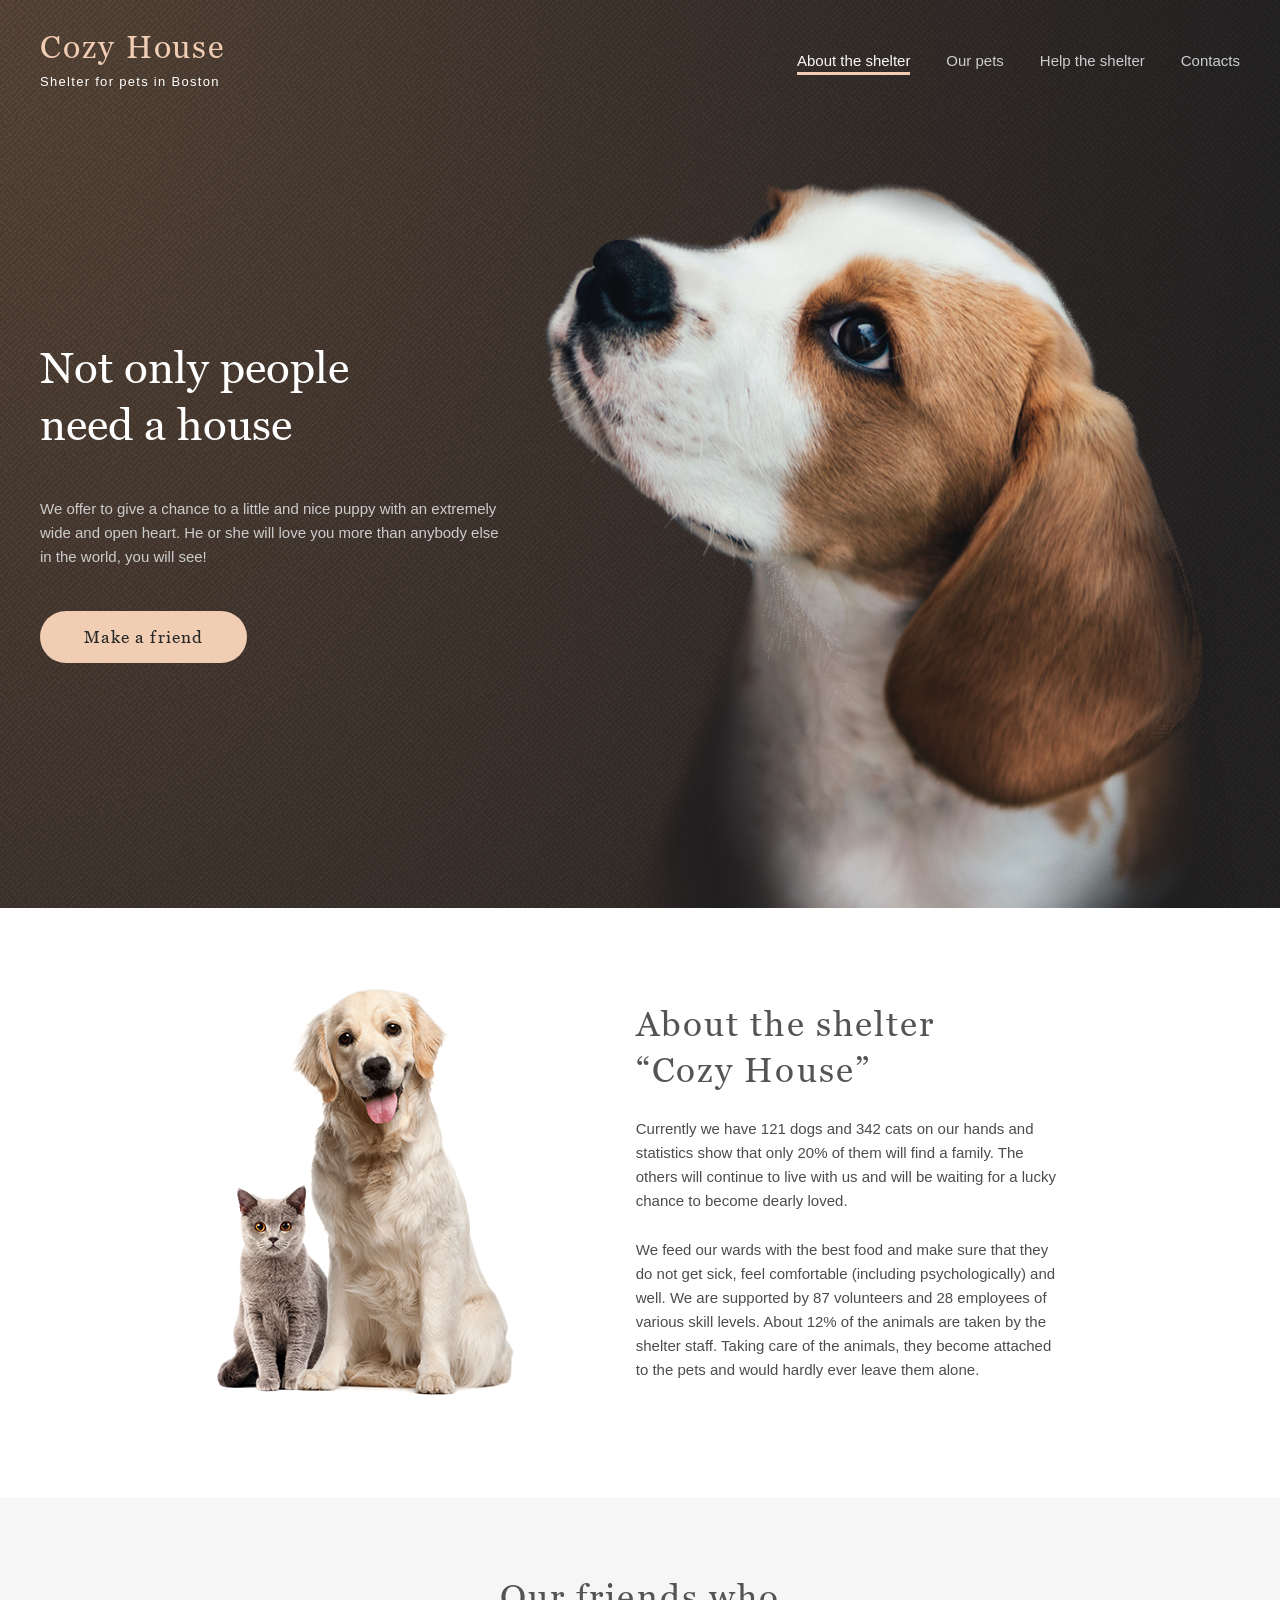
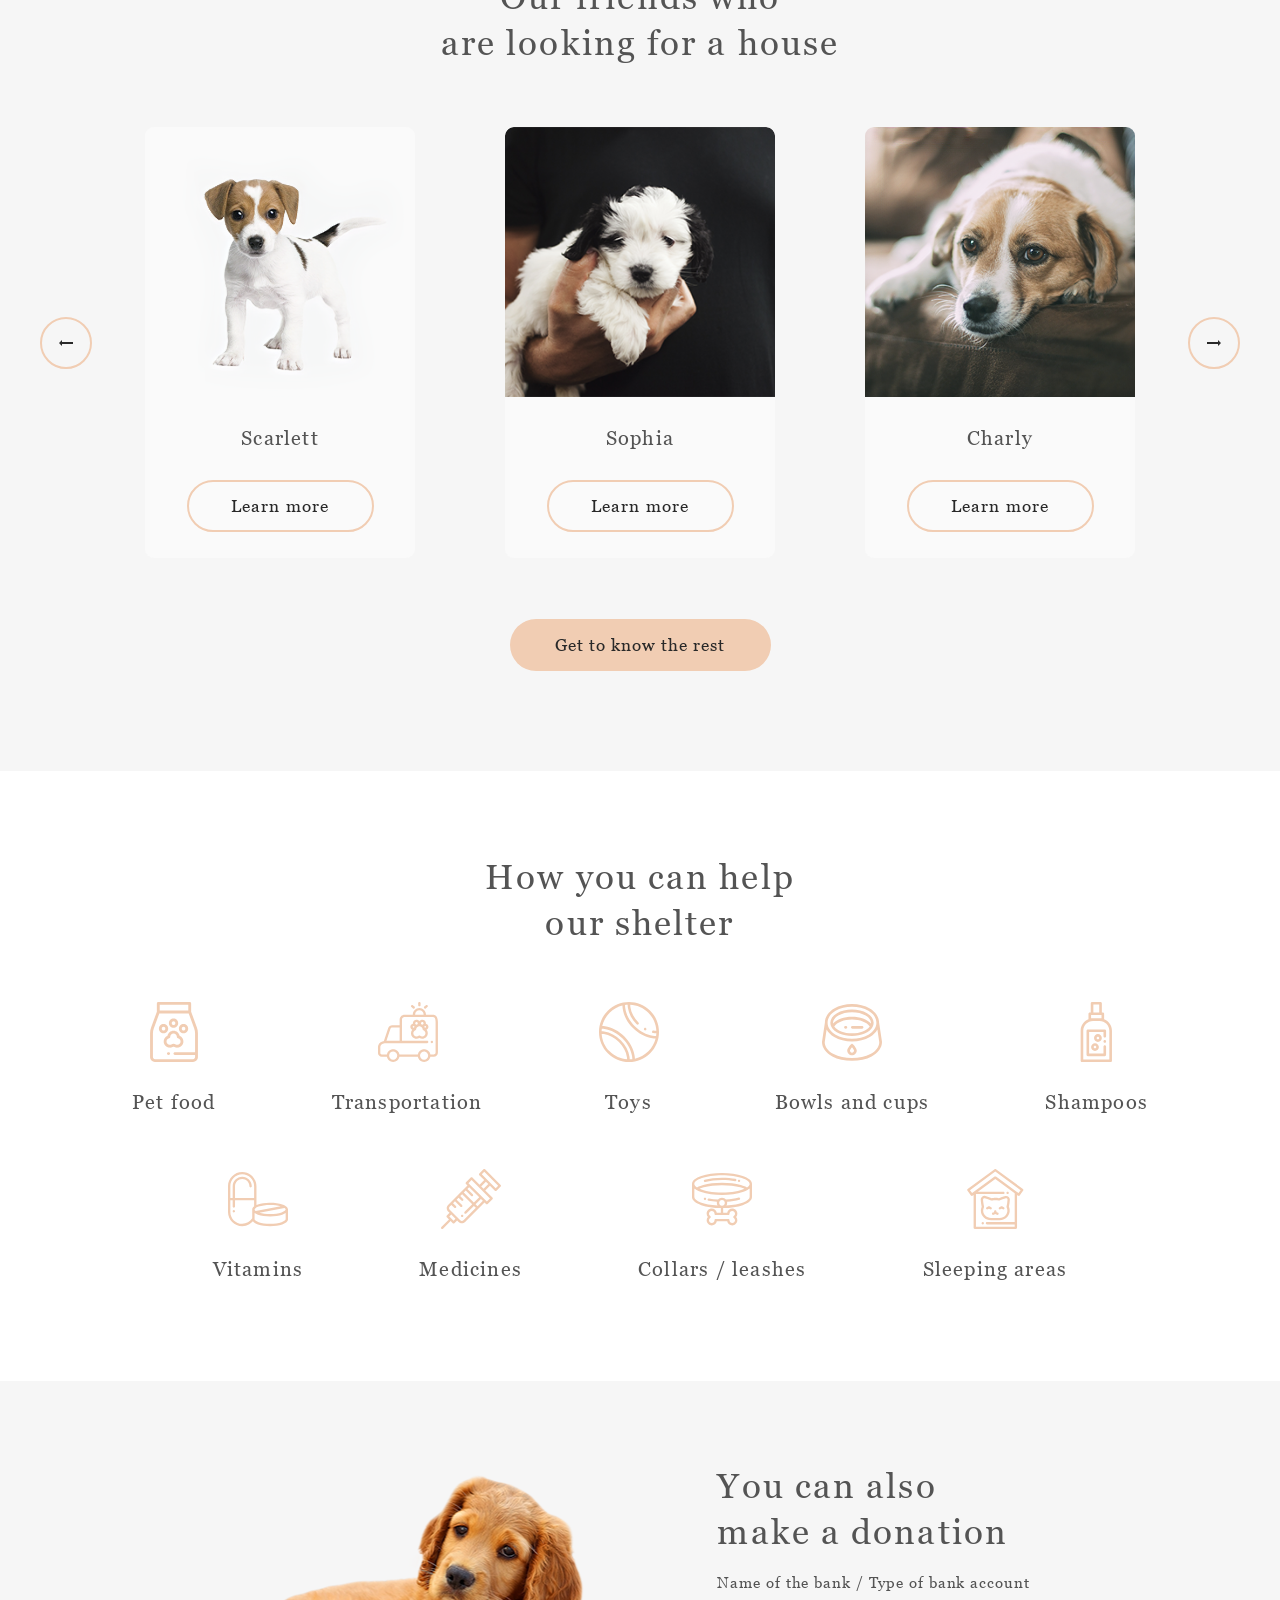
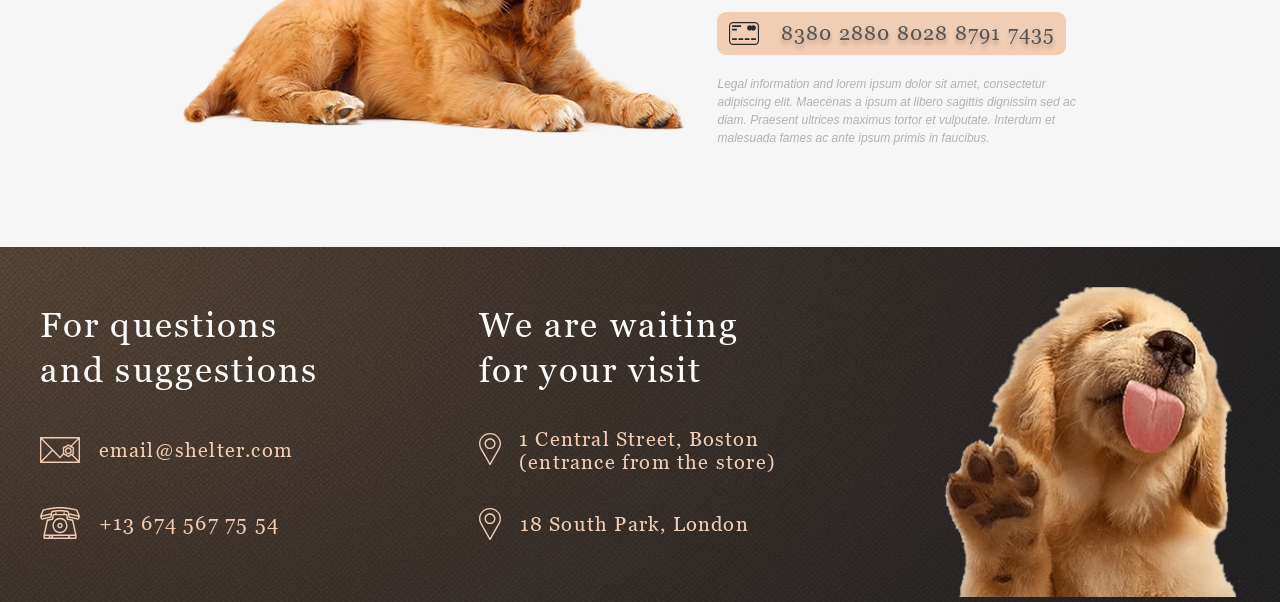
==== shelter/pages/main/index.html @ 2cf32df8 "feat: slider  (Tue, Apr 11, 2023 12:38:48 AM)" ====
<!DOCTYPE html>
<html lang="en">

<head>
  <meta charset="UTF-8">
  <meta http-equiv="X-UA-Compatible" content="IE=edge">
  <meta name="viewport" content="width=device-width, initial-scale=1.0">
  <link href="../../assets/icons/favicon.ico" rel="shortcut icon">
  <link rel="stylesheet" href="style.css">
  <link rel="stylesheet" href="carousel.css">
  <link rel="stylesheet" href="fonts.css">
  <link rel="stylesheet" href="media.css">
  <link rel="stylesheet" href="menu-burger.css">
  <link rel="stylesheet" href="media320.css">
  <title>Shelter</title>

</head>

<body>
  <div class="container">
    <div class="modal animate"></div>
    <div class="modal-bar animate"></div>
    <div class="burger-menu inactive">
      <ul class="burger-list">
        <li class="burger-item"><a class="burger-link active-link" href="#">About the shelter</a></li>
        <li class="burger-item"><a class="burger-link" href="../pets/pets.html">Our pets</a></li>
        <li class="burger-item"><a class="burger-link" href="#help">Help the shelter</a></li>
        <li class="burger-item"><a class="burger-link" href="#contact">Contacts</a></li>
        <!-- <li class="burger-item"><a class="burger-link"
            onclick="document.getElementById('modal').style.display='block'" href="#">Modal</a></li> -->
      </ul>
    </div>
    <!-- popup -->
    <div class="popup animate-popup">
      <button class="button-close">
        <img src="../../assets/icons/close.svg" alt="close">
      </button>
      <div class="popup-pet">
        <div class="popup-img">
        </div>
        <div class="popup-txt">
          <h3 class="popup-head">Jennifer</h3>
          <div>
            <h4>Dog - Labrador</h4>
            <p>Jennifer is a sweet 2 months old Labrador that is patiently waiting to find a new forever home.
              This
              girl really enjoys being able to go outside to run and play, but won't hesitate to play up a storm
              in
              the house if she has all of her favorite toys.</p>
            <ul class="popup-list">
              <li><span><b>Age:</b> 2 months</span></li>
              <li><span><b>Inoculations:</b> none</span></li>
              <li><span><b>Diseases:</b> none</span></li>
              <li><span><b>Parasites</b>: none</span></li>
            </ul>
          </div>
        </div>
      </div>
    </div>
    <!-- popup end -->
    <header>
      <div class="page">
        <div class="logo">
          <span class="logo-title"><a href="#">Cozy House</a></span>
          <p class="logo-subtitle">Shelter for pets in Boston</p>
        </div>
        <nav class="nav">
          <ul class="menu-list">
            <li class="menu-item">
              <a href="#" class="menu-link active">About the shelter</a>
              <!-- onclick="window.location.reload(); -->
            </li>
            <li class="menu-item"><a href="../pets/pets.html" class="menu-link">Our pets</a></li>
            <li class="menu-item"><a href="#help" class="menu-link">Help the shelter</a></li>
            <li class="menu-item"><a href="#contact" class="menu-link">Contacts</a></li>
          </ul>
        </nav>
        <!-- <div class="header-bar" onclick="menuToggle()"> -->
        <div class="header-bar">
          <div class="bar1"></div>
          <div class="bar2"></div>
          <div class="bar3"></div>
        </div>

      </div>
    </header>
    <main>
      <section class="bigl">
        <div class="page">
          <div class="bigl-text">
            <h1>Not only people<br> need a house</h1>
            <p>We offer to give a chance to a little and&nbsp;nice puppy with an extremely wide and open heart. He or
              she
              will love you more than anybody else in the world, you will see!
            </p>
            <button class="bigl-btn" onclick="window.location.href='#pets'">Make a friend</button>
          </div>
          <div class="bigl-picture">
            <img src="../../assets/images/start-screen-puppy.png" alt="puppy">
          </div>
        </div>
      </section>
      <section class="about page" id="about">
        <div class="about-picture">
          <img src="../../assets/images/about-pets.png" alt="About Pets">
        </div>
        <div class="about-text">
          <h3>About the shelter “Cozy House”</h3>
          <p>Currently we have 121 dogs and 342 cats on our hands and statistics show that only 20% of them will find a
            family. The others will continue to live with us and will be waiting for a lucky chance to become dearly
            loved.</p>
          <p>We feed our wards with the best food and make sure that they do not get sick, feel comfortable (including
            psychologically) and well. We are supported by 87 volunteers and 28 employees of various skill levels. About
            12% of the animals are taken by the shelter staff. Taking care of the animals, they become attached to the
            pets and would hardly ever leave them alone.</p>
        </div>
      </section>
      <section class="pets" id="pets">
        <div class="page">
          <button class="button-left" id="btn-left">
            <img src="../../assets/icons/Arrow-left.svg" alt="Arrow-left">
          </button>
          <h3>Our friends who <br>are looking for a house</h3>
          <div class="carousel" id="carousel">
            <div class="item" id="item-left">
              <div class="content">
              </div>
            </div>
            <div class="item" id="item-active">
              <div class="content">
                <template id="template">
                  <div data-pet="pet" data-id=1 class="card">
                    <img class="pet-img" alt="pet">
                    <p><span class="pets-name"></span></p>
                    <button>Learn more</button>
                  </div>
                </template>
              </div>
            </div>
            <div class="item" id="item-right">
              <div class="content">
              </div>
            </div>
          </div>
          <button class="button-right" id="btn-right">
            <img src="../../assets/icons/Arrow-right.svg" alt="Arrow-left">
          </button>
          <button class="rest" onclick="window.location.href='../pets/pets.html';">Get to know the rest</button>
        </div>
      </section>

      <section class="help" id="help">
        <div class="page">
          <h3>How you can help <br>our shelter</h3>
          <div class="gifts">
            <div class="some">
              <img src="../../assets/icons/food.svg" alt="">
              <h4>Pet food</h4>
            </div>
            <div class="some">
              <img src="../../assets/icons/transportation.svg" alt="">
              <h4>Transportation</h4>
            </div>
            <div class="some">
              <img src="../../assets/icons/toys.svg" alt="">
              <h4>Toys</h4>
            </div>
            <div class="some">
              <img src="../../assets/icons/bowls-and-cups.svg" alt="">
              <h4>Bowls and cups</h4>
            </div>
            <div class="some">
              <img src="../../assets/icons/shampoos.svg" alt="">
              <h4>Shampoos</h4>
            </div>
            <div class="some">

              <img src="../../assets/icons/vitamins.svg" alt="">
              <h4>Vitamins</h4>
            </div>
            <div class="some">
              <img src="../../assets/icons/medicines.svg" alt="">
              <h4>Medicines</h4>
            </div>
            <div class="some">
              <img src="../../assets/icons/collars-leashes.svg" alt="">
              <h4>Collars / leashes</h4>
            </div>
            <div class="some">
              <img src="../../assets/icons/sleeping-area.svg" alt="">
              <h4>Sleeping areas</h4>
            </div>
          </div>
        </div>
      </section>
      <section class="donation" id="donation">
        <div class="page">
          <div class="donation-picture">
            <img src="../../assets/images/donation-dog.png" alt="donation dog">
          </div>
          <div class="donation-text">
            <h3>You can also <br>make a donation</h3>
            <p>Name of the bank / Type of bank account</p>
            <a href="#">
              <span class="credit-card">
                <img src="../../assets/icons/credit-card.svg" alt="credit-card">
                <span>8380 2880 8028 8791 7435</span>
              </span>
            </a>
            <p>Legal information and lorem ipsum dolor sit amet, consectetur adipiscing elit. Maecenas a ipsum at libero
              sagittis dignissim sed ac diam. Praesent ultrices maximus tortor et vulputate. Interdum et malesuada fames
              ac ante ipsum primis in faucibus.</p>

          </div>
        </div>
      </section>
    </main>

    <footer id="contact">
      <div class="page">
        <div class="question">
          <!-- <h3>For questions <br>and suggestions</h3> -->
          <h3>For questions and suggestions</h3>
          <div class="mail">
            <img src="../../assets/icons/icon-email.svg" alt="email">
            <span>&nbsp;&nbsp;<a href="mailto:email@shelter.com" class="mail-address">email@shelter.com</a></span>
          </div>
          <div class="phone">
            <img src="../../assets/icons/icon-phone.svg" alt="phone">
            <span>&nbsp;&nbsp;<a href="tel:+136745677554" class="fone-number">+13 674 567 75 54</a></span>
          </div>
        </div>
        <div class="waiting">
          <h3>We are waiting for your visit</h3>
          <div class="pin1">
            <div>
              <img src="../../assets/icons/pin.svg" alt="pin">
            </div>
            <span><a
                href="https://www.google.com/maps/place/Бостон,+Массачусетс,+США/@42.3145186,-71.1103716,11z/data=!3m1!4b1!4m6!3m5!1s0x89e3652d0d3d311b:0x787cbf240162e8a0!8m2!3d42.3600825!4d-71.0588801!16zL20vMDFjeF8"
                class="address1" target="_blank">1 Central Street, Boston (entrance from the store)</a>
            </span>
          </div>
          <div class="pin2">
            <img src="../../assets/icons/pin.svg" alt="pin">
            <span>&nbsp;&nbsp;<a
                href="https://www.google.com/maps/place/Лондон,+Великобритания/@51.5287352,-0.38179,10z/data=!3m1!4b1!4m6!3m5!1s0x47d8a00baf21de75:0x52963a5addd52a99!8m2!3d51.5072178!4d-0.1275862!16zL20vMDRqcGw"
                class="address2" target="_blank">18 South Park, London </a>
            </span>
          </div>
        </div>
        <div class="dog-picture">
          <img src="../../assets/images/footer-puppy.png" alt="footer-puppy">
        </div>

      </div>
    </footer>
  </div>
  <script type="module" src="pets.js"></script>
  <script type="module" src="popup.js"></script>

</body>

</html>
---- shelter/pages/main/style.css ----
html {
  box-sizing: border-box;
  scroll-behavior: smooth;
}

*,
*::after,
*::before {
  box-sizing: inherit;
  margin: 0;
  padding: 0;
}

:root {
  --fonts-family: 'ArialMT', Arial, Helvetica, sans-serif;
  --fonts-family-else: 'Georgia', serif;
}

.logo-title a:hover,
.logo-title a:active {
  /* color: #FDDCC4; */
  color: #f76d0a;

}

a:hover,
a:active {
  /* color: #FDDCC4; */
  color: #f76d0a;
  cursor: pointer;
}

a,
button,
.credit-card,
.card {
  transition: all 500ms ease-in-out;
}

/* убрать скроллбар  */

/* ::-webkit-scrollbar {
  width: 12px;
  background: transparent;
  background: rgba(82, 66, 66, 0.221);
} */


body {
  margin: 0 auto;
  font-family: 'ArialMT', Arial, Helvetica, sans-serif;
  font-size: calc(20rem / 16);
}

.modal.animate,
.modal-bar.animate {
  display: none;
  position: fixed;
  z-index: 2;
  left: 0;
  top: 0;
  width: 100%;
  height: 100%;
  overflow: hidden;
  background: rgba(41, 41, 41, 0.6);
}

.animate {
  -webkit-animation: animatezoom 1.5s;
  animation: animatezoom 1.5s;
}

.animateslow {
  -webkit-animation: animatezoom 2.5s;
  animation: animatezoom 2.5s;
}


@-webkit-keyframes animatezoom {
  from {
    opacity: 0;
  }

  to {
    opacity: 1;
  }
}

@keyframes animatezoom {
  from {
    opacity: 0;
  }

  to {
    opacity: 1;
  }
}

.animate-popup {
  -webkit-animation: animatescale 1s;
  animation: animatescale 1s;
  /* opacity: 0; */
}

@-webkit-keyframes animatescale {
  from {
    -webkit-transform: scale(0);
  }

  to {
    -webkit-transform: scale(1);
  }
}

@keyframes animatescale {
  from {
    transform: scale(0);
  }

  to {
    transform: scale(1);
  }
}

/* ----------------------- */
/* .hide-popup {
  animation: popupaway 200ms;
  display: flex;
}

@keyframes popupaway {
  from {
    display: block;
    transform: scale(1);
  }

  to {
    transform: scale(0);
  }
} */



/* ------------------------- */
.container {
  display: flex;
  position: relative;
  max-width: 100%;
  margin: 0 auto;
  flex-direction: column;
  overflow: hidden;
}

h3 {
  font-family: 'Georgia';
  font-style: normal;
  font-weight: 400;
  font-size: 2.1875rem;
  /* font-size: 35px; */
  line-height: 130%;
  letter-spacing: 0.06em;
  color: #545454;
}

h4 {
  font-family: 'Georgia';
  font-style: normal;
  font-weight: 400;
  font-size: 20px;
  line-height: 115%;
  letter-spacing: 0.06em;
  color: #000000;
}

.page {
  display: flex;
  max-width: 1200px;
  width: 100%;
  margin: 0 auto;
  /* width: calc(1200 / 1280 * 100%); */
}

/* ----------popup----------- */
.popup.animate-popup {
  /* display: flex; */
  display: none;
  position: fixed;
  /* margin: -38px -52px 0 0; */
  z-index: 10;
  max-width: 952px;
  width: 100%;
  max-height: 552px;
  height: 552px;
  justify-content: left;
  align-items: flex-end;
  /* opacity: 1; */
  transition: all 1s;
  /* top: 50%; */
  /* transform: translate(-50% -50%); */
}

.popup-pet {
  /* border: 1px solid black; */
  display: grid;
  grid-template-columns: 55% 39.5%;
  column-gap: 34px;
  max-width: 900px;
  width: 100%;

  height: 500px;
  /* height: 26.3vw; */
  box-shadow: 0px 2px 35px 14px rgba(13, 13, 13, 0.04);
  background: #FAFAFA;
  border-radius: 9px;
}

.popup-img {
  padding: 0 50px 0 0;
  height: auto;
  background: url("../../assets/images/jennifer.png") center/cover no-repeat;
  border-radius: 9px 0px 0px 9px;
}

.popup-txt .popup-head {
  text-align: left;
  padding: 53px 0 10px 0;
  /* padding: 53px 50px 10px 0; */
}

.popup-txt div {
  display: grid;
  row-gap: 40px;
}


.popup-txt div p {
  font-family: 'Georgia';
  font-style: normal;
  font-weight: 400;
  font-size: 15px;
  line-height: 110%;
  letter-spacing: 0.06em;
  color: #000000;
}

.popup-list {
  display: grid;
  row-gap: 11px;
  padding: 0 0 0 15px;
  font-family: 'Georgia';
  font-style: normal;
  font-weight: 400;
  font-size: 15px;
  line-height: 110%;
  letter-spacing: 0.06em;
  letter-spacing: 1.3px;
  color: #F1CDB3;
}

.popup-list span {
  color: #000000;
}

/* ---------popup-end------- */
header {
  display: flex;
  max-width: 100%;
  padding: 30px 0 0;
  justify-content: center;
}

header .page {
  justify-content: space-between;
  height: 60px;
  align-items: center;
  position: relative;
}

.logo {
  height: 100%;
}

/* logo_title */
.logo-title {
  display: flex;
  align-items: center;
  font-family: 'Georgia';
  font-style: normal;
  font-weight: 400;
  /* font-size: 32px; */
  font-size: 32px;
  line-height: 110%;
  letter-spacing: 0.06em;
  color: #F1CDB3;
}

.logo-title a {
  text-decoration: none;
  color: #F1CDB3;
  /* -webkit-text-stroke: 0.5px #000000; */
  /* text-shadow: 0px 4px 4px rgba(0, 0, 0, 0.25); */
}

.logo-subtitle {
  font-family: 'Arial';
  font-style: normal;
  font-weight: 400;
  font-size: 13px;
  line-height: 34px;
  letter-spacing: 0.1em;
  color: #FFFFFF;
}

/* h1 span {
  margin: 16px;
  padding: 1px;
  border-bottom: 2px solid #D71920;
} */
.burger-menu {
  display: none;
}

/* -------menu bar----------- */
.header-bar {
  display: none;
}

.nav {
  width: 36.9%;
  width: calc(443 / 1200 * 100%);

}

.menu-list {
  display: flex;
  justify-content: space-between;
}


.nav li {
  /* по горизонтали */
  display: inline-block;
}

.nav li a:hover {
  cursor: pointer;
  color: #FAFAFA;
}

.menu-link {
  text-decoration: none;
  padding: 0 0 3px;
  color: #CDCDCD;
  border: none;
  font-family: 'Arial';
  font-style: normal;
  font-weight: 400;
  font-size: 15px;
  line-height: 160%;
}

.menu-link.active {
  color: #FAFAFA;
  pointer-events: none;

  border: 3px solid;
  border-width: 0px 0px 3px;
  border-color: transparent transparent #F1CDB3 transparent;
}


/* ------------main--------------- */
main {
  max-width: 100%;
  width: 100%;
  margin: 0 auto;
}

/* ----------bigl--------------- */
.bigl {
  max-height: 908px;
  /* height: 908px; */
  width: 100%;
  margin: -90px auto 0;
  padding: 90px 0 0 0;
  background: url('../../assets/images/noise_transparent@2x.png'), radial-gradient(100% 215.42% at 0% 0%, #5B483A 0%, #262425 100%), #211F20;
}

.bigl .page {
  min-height: 100%;
  display: grid;
  grid-template-columns: 38.33% 58.16%;
  gap: 42px;
  align-items: center;
}

.bigl-text {
  display: grid;
  gap: 42px;
}

.bigl-text h1:first-child {
  /* padding: 0 150px 0 0; */
  padding: 0;
  font-family: 'Georgia';
  font-style: normal;
  font-weight: 400;
  /* font-size: 44px; */
  font-size: 2.75rem;
  line-height: 130%;
  color: #FFFFFF;
}


.bigl-text p:nth-child(2) {
  font-family: 'Arial';
  font-style: normal;
  font-weight: 400;
  /* font-size: 15px; */
  font-size: 0.9375rem;
  line-height: 160%;
  color: #CDCDCD;
}

.bigl-btn {
  width: 207px;
  height: 52px;
  background: #F1CDB3;
  border-radius: 100px;
  border: none;

  font-family: 'Georgia';
  font-style: normal;
  font-weight: 400;
  /* font-size: 17px; */
  font-size: 1.0625rem;
  line-height: 130%;
  letter-spacing: 0.06em;
  color: #292929;
}

/* .bigl-btn:hover { */
button:hover {
  background: #FDDCC4;
  cursor: pointer;
}

.bigl-picture img {
  margin: 90px 0 0 0;
  max-width: 698px;
  max-height: 728px;
  width: 100%;
  height: auto;
}

/* -------about---------- */

section.about.page {
  padding: 80px 175px 97px;
  display: grid;
  grid-template-columns: 49.5% 50.5%;
  justify-content: flex-start;
}


.about-picture img {
  max-width: 300px;
  max-height: 408px;
  width: 100%;
  height: auto;
}

.about-text {
  display: grid;
  gap: 5px;
}

.about-text h3 {
  padding: 14px 60px 0 0;
}

.about-text p:nth-child(2),
.about-text p:nth-child(3) {
  font-family: 'Arial';
  font-style: normal;
  font-weight: 400;
  /* font-size: 15px; */
  font-size: 0.9375rem;
  line-height: 160%;
  color: #4C4C4C;
}

/* ----------pets----------- */
section.pets {
  /* height: 877px; */
  background: #F6F6F6;
}

section.pets .page {
  /* padding: 77px 0 38px; */
  padding: 77px 0 100px;
  align-items: center;
  flex-direction: column;
  justify-content: center;
  height: 100%;
  gap: 61px;
  position: relative;
  overflow: hidden;
}

section.pets>.page>h3 {
  text-align: center;
}


.carousel {
  display: flex;
  max-width: 1200px;
  width: 100%;
  /* flex-wrap: nowrap; */
  position: relative;
  left: -1200px;
}

.button-left,
.button-right,
.button-close {
  display: flex;
  justify-content: center;
  align-items: center;
  position: absolute;
  z-index: 1;
  width: 52px;
  height: 52px;
  top: 51%;
  transform: translateY(-50%);
  border: 2px solid #F1CDB3;
  border-radius: 100px;
  background: #F6F6F6;
}

.button-left {
  left: 25.2%;
  left: 0;
}

.button-right {
  right: 25.2%;
  right: 0;
}

.button-close {
  top: 5%;
  right: 1%;
}

.button-left:hover,
.button-right:hover,
.button-close:hover {
  background: #FDDCC4;
  border: 2px solid #FDDCC4;
  cursor: pointer;
}


.item {
  position: relative;
  display: flex;
  min-width: 100%;
  justify-content: center;
}

.content {
  display: flex;
  width: 82.5%;
  justify-content: space-between;
}

/* .card.animate {
  display: grid;
  gap: 30px;
  border-radius: 9px;
  background: #FAFAFA;
  cursor: pointer;
  justify-content: center;
} */

.card {
  display: grid;
  gap: 30px;
  border-radius: 9px;
  background: #FAFAFA;
  cursor: pointer;
  justify-content: center;
}

.card:hover {
  box-shadow: 0px 4px 4px rgba(0, 0, 0, 0.25);
  background: #FFFFFF;
}

.card:hover button {
  background: #FDDCC4;
  border: none;
  transition: all 500ms ease-in-out;
}

.card img {
  max-width: 270px;
  max-height: 270px;
  width: 100%;
  height: auto;
  border-radius: 9px 9px 0px 0px;
  opacity: 1;
  /* transition: all 500ms ease-in-out; */
}

.card p {
  text-align: center;
  font-family: 'Georgia';
  font-style: normal;
  font-weight: 400;
  /* font-size: 20px; */
  font-size: 1.25rem;
  /* line-height: 23px; */
  line-height: 1.4375rem;
  letter-spacing: 0.06em;
  color: #545454;
}

.card button {
  margin: 0 auto 26px;
  width: 187px;
  height: 52px;
  border: 2px solid #F1CDB3;
  border-radius: 100px;
  font-family: 'Georgia';
  font-style: normal;
  font-weight: 400;
  font-size: 17px;
  font-size: 1.0625rem;
  line-height: 130%;
  letter-spacing: 0.06em;
  color: #292929;
  background: #FAFAFA;
}

.card button:hover {
  border: none;
}

.pets .page>button.rest {
  width: 261px;
  height: 52px;
  background: #F1CDB3;
  border-radius: 100px;
  border: none;
  font-family: 'Georgia';
  font-style: normal;
  font-weight: 400;
  /* font-size: 17px; */
  font-size: 1.0625rem;
  line-height: 130%;
  letter-spacing: 0.06em;
  color: #292929;
}

/* #pets > div > button.button-right */
/* #pets > div > button.button-left */

.pets .page>button.rest:hover {
  background: #FDDCC4;
  cursor: pointer;
  border: none;
}

/* ------help---------- */
section.help {
  /* height: 611px; */
  background: #FFFFFF;
}

section.help .page {
  /* padding: 80px 0 100px; */
  padding: 84px 0 100px;
  align-items: center;
  flex-direction: column;
  height: 100%;
  gap: 3.5rem;
  /* 56px; */
}

section.help .page h3 {
  text-align: center;
}

.gifts {
  display: flex;
  flex: 1 1 100%;
  justify-content: center;
  max-width: 1028px;
  width: 100%;
  flex-wrap: wrap;
  column-gap: 7.25rem;
  /* 116px */
  row-gap: 3.4375rem;
  /* 55px; */
}

.some {
  text-align: center;
}

.some img {
  /* flex-grow: 1; */
  height: auto;
}



.some h4 {
  padding: 24px 0 0 0;
  text-align: center;
  font-family: 'Georgia';
  font-style: normal;
  font-weight: 400;
  /* font-size: 20px; */
  font-size: 1.25rem;
  line-height: 115%;
  letter-spacing: 0.06em;
  color: #545454;
}

/* ---------donation----------- */
section.donation {
  background: #F6F6F6;
}

section.donation .page {
  padding: 83px 0 100px;
  display: grid;
  grid-template-columns: 55.19% 41.53%;
  column-gap: 30px;
  max-width: 915px;
  width: 100%;
}

.donation-picture {
  padding: 10px 0 0 0;
}

.donation-picture img {
  max-width: 505px;
  max-height: 261px;
  width: 100%;
  height: auto;
}

.donation-text {
  display: grid;
  row-gap: 20px;
}

.donation-text h3:first-child {
  text-align: left;
  font-family: 'Georgia';
  font-style: normal;
  font-weight: 400;
  /* font-size: 35px; */
  font-size: 2.1875rem;
  line-height: 130%;
  letter-spacing: 0.06em;
}

.credit-card {
  display: flex;
  align-items: center;
  justify-content: space-around;
  width: 349px;
  height: 43px;
  background: #F1CDB3;
  border-radius: 9px;
  border: none;
}

.credit-card:hover {
  background: #FDDCC4;
  cursor: pointer;
}


/* .credit-card img:first-child+img {
  padding-top: 8px;
} */

a:has(.credit-card span) {
  text-decoration: none;
}

.credit-card span {
  color: #545454;

  font-family: 'Georgia';
  font-style: normal;
  font-weight: 400;
  /* font-size: 20px; */
  font-size: 1.25rem;
  line-height: 115%;
  letter-spacing: 0.06em;
  text-shadow: 0px 4px 4px rgba(0, 0, 0, 0.25);
}

.donation-text p:nth-child(2) {
  text-align: left;
  font-family: 'Georgia';
  font-style: normal;
  font-weight: 400;
  /* font-size: 15px; */
  font-size: 0.9375rem;
  line-height: 110%;
  letter-spacing: 0.06em;
  color: #545454;
}

.donation-text p:nth-child(4) {
  font-family: 'Arial';
  font-style: italic;
  font-weight: 400;
  font-size: 12px;
  line-height: 18px;
  color: #B2B2B2;
}

/* ---------footer-------- */
footer {
  display: flex;
  flex: 1 1 100%;
  max-width: 100%;
  /* min-height: 350px; */
  width: 100%;
  /* width: 100%; */
  /* ------row------ */
  justify-content: center;
  background: url('../../assets/images/noise_transparent@2x.png'), radial-gradient(100% 215.42% at 0% 0%, #5B483A 0%, #262425 100%), #211F20;

  font-family: 'Georgia';
  font-style: normal;
  font-weight: 400;
  font-size: 20px;
  font-size: 1.25rem;
  line-height: 115%;
  letter-spacing: 0.06em;
  color: #F1CDB3;
}

footer .page {
  display: grid;
  column-gap: 10rem;
  grid-template-columns: 23.25% 25.16% 25%;
}

.question,
.waiting {
  padding: 56px 0 60px;
}

.dog-picture {
  padding: 40px 0 0 0;
}

.question {
  display: grid;
  row-gap: 38px;
}

.question h3,
.waiting h3 {
  color: #FFFFFF;
}

.mail img,
.mail span,
.phone img,
.phone span,
.pin2 img,
.pin2 span {
  vertical-align: middle;
  text-align: left;
}

.fone-number,
.mail-address,
.address1,
.address2 {
  text-decoration: none;
  color: #F1CDB3;
}

/* ---------second column------ */
.waiting {
  display: grid;
  row-gap: 33px;
}

.dog-picture img {
  max-width: 300px;
  max-height: 310px;
  width: 100%;
  height: auto;
}

.pin1 {
  display: flex;
  align-items: center;
  column-gap: 18px;
}

.address1,
.address2 {
  font-family: 'Georgia';
  font-style: normal;
  font-weight: 400;
  /* font-size: 20px; */
  font-size: 1.25rem;
  line-height: 115%;
  letter-spacing: 0.06em;
}
---- shelter/pages/main/carousel.css ----
.move-right {
  animation-name: go-right;
  animation-duration: 1s;
}

@keyframes go-right {
  from {
    left: -1200px;
  }

  to {
    left: -2400px;
  }
}

.move-left {
  animation-name: go-left;
  animation-duration: 1s;
}

@keyframes go-left {
  from {
    left: -1200px;
  }

  to {
    left: 0px;
  }
}


.hidden {
  display: none;
}
---- shelter/pages/main/fonts.css ----
@font-face {
  font-family: 'Georgia';
  src: url('../../assets/fonts/Georgia-Italic.eot');
  src: url('../../assets/fonts/Georgia-Italic.eot?#iefix') format('embedded-opentype'),
    url('../../assets/fonts/Georgia-Italic.woff2') format('woff2'),
    url('../../assets/fonts/Georgia-Italic.woff') format('woff'),
    url('../../assets/fonts/Georgia-Italic.ttf') format('truetype');
  font-weight: normal;
  font-style: italic;
  font-display: swap;
}

@font-face {
  font-family: 'Georgia';
  src: url('../../assets/fonts/Georgia.eot');
  src: url('../../assets/fonts/Georgia.eot?#iefix') format('embedded-opentype'),
    url('../../assets/fonts/Georgia.woff2') format('woff2'),
    url('../../assets/fonts/Georgia.woff') format('woff'),
    url('../../assets/fonts/Georgia.ttf') format('truetype');
  font-weight: normal;
  font-style: normal;
  font-display: swap;
}

@font-face {
  font-family: '../../assets/fonts/Georgia';
  src: url('../../assets/fonts/Georgia-Bold.eot');
  src: url('../../assets/fonts/Georgia-Bold.eot?#iefix') format('embedded-opentype'),
    url('../../assets/fonts/Georgia-Bold.woff2') format('woff2'),
    url('../../assets/fonts/Georgia-Bold.woff') format('woff'),
    url('../../assets/fonts/Georgia-Bold.ttf') format('truetype');
  font-weight: bold;
  font-style: normal;
  font-display: swap;
}

@font-face {
  font-family: '../../assets/fonts/Georgia';
  src: url('../../assets/fonts/Georgia-BoldItalic.eot');
  src: url('../../assets/fonts/Georgia-BoldItalic.eot?#iefix') format('embedded-opentype'),
    url('../../assets/fonts/Georgia-BoldItalic.woff2') format('woff2'),
    url('../../assets/fonts/Georgia-BoldItalic.woff') format('woff'),
    url('../../assets/fonts/Georgia-BoldItalic.ttf') format('truetype');
  font-weight: bold;
  font-style: italic;
  font-display: swap;
}

@font-face {
  font-family: '../../assets/fonts/Arial';
  src: url('../../assets/fonts/ArialMT.eot');
  src: url('../../assets/fonts/ArialMT.eot?#iefix') format('embedded-opentype'),
    url('../../assets/fonts/ArialMT.woff2') format('woff2'),
    url('../../assets/fonts/ArialMT.woff') format('woff'),
    url('../../assets/fonts/ArialMT.ttf') format('truetype');
  font-weight: normal;
  font-style: normal;
  font-display: swap;
}

@font-face {
  font-family: '../../assets/fonts/Arial';
  src: url('../../assets/fonts/Arial-ItalicMT.eot');
  src: url('../../assets/fonts/Arial-ItalicMT.eot?#iefix') format('embedded-opentype'),
    url('../../assets/fonts/Arial-ItalicMT.woff2') format('woff2'),
    url('../../assets/fonts/Arial-ItalicMT.woff') format('woff'),
    url('../../assets/fonts/Arial-ItalicMT.ttf') format('truetype');
  font-weight: normal;
  font-style: italic;
  font-display: swap;
}

@font-face {
  font-family: '../../assets/fonts/Arial';
  src: url('../../assets/fonts/Arial-BoldItalicMT.eot');
  src: url('../../assets/fonts/Arial-BoldItalicMT.eot?#iefix') format('embedded-opentype'),
    url('../../assets/fonts/Arial-BoldItalicMT.woff2') format('woff2'),
    url('../../assets/fonts/Arial-BoldItalicMT.woff') format('woff'),
    url('../../assets/fonts/Arial-BoldItalicMT.ttf') format('truetype');
  font-weight: bold;
  font-style: italic;
  font-display: swap;
}
---- shelter/pages/main/media.css ----
@media screen and (max-width: 1280px) {
   html {
     font-size: 16px;
   }

   .container {
     max-width: 100%;
   }

   .page {
     width: calc(1200 / 1280 * 100%);
   }
 }


 @media screen and (max-width: 1210px) {
   .page {
     /* width: calc(1800 / 1210 * 100%); */
     width: calc(1100 / 1210 * 100%);
   }

   .button-left,
   .button-right {
     position: absolute;
   }

   .button-left {
     left: 0;
   }

   .button-right {
     right: 0;
   }

   .carousel {
     max-width: 1100px;
     width: 100%;
     left: -1100px;
   }

   .item {
     margin: 0 auto;
     display: flex;
     justify-content: center;
     /* gap: 10px; */
   }

   .content {
     justify-content: center;
     column-gap: 26px;
   }

   .item .content .card:nth-child(3) {
     display: none;
   }
 }


 @media screen and (max-width: 1150px) {
   .page {
     width: calc(1090 / 1150 * 100%);
   }

   .carousel {
     max-width: 1090px;
     width: 100%;
     left: -1090px;
   }

   footer .page {
     column-gap: 8rem;
   }
 }


 @media screen and (max-width: 1080px) {
   .page {
     width: calc(1000 / 1080 * 100%);
   }

   .carousel {
     max-width: 1000px;
     width: 100%;
     left: -1000px;
   }

   .button-left {
     left: 0%;
   }

   .button-right {
     right: 0%;
   }
 }

 @media screen and (max-width: 950px) {
   .page {
     width: calc(900 / 950 * 100%);
   }

   .carousel {
     max-width: 900px;
     width: 100%;
     left: -900px;
   }
 }

 @media screen and (max-width: 850px) {
   .page {
     width: calc(800 / 850 * 100%);
   }

   .carousel {
     max-width: 800px;
     width: 100%;
     left: -800px;
   }
 }

 /*  -------- 768 ------------   */

 /* @media screen and (max-width: 1070px) { */
 @media screen and (max-width: 768px) {
   html {
     font-size: 16px;
   }

   .container {
     max-width: 768px;
     max-width: 100%;
   }

   .page {
     width: calc(708 / 768 * 100%);
   }

   /* ----------pets----------- */
   section.pets .page {
     padding: 80px 0 100px;
   }

   .carousel {
     max-width: 708px;
     width: 100%;
     left: -708px;
   }

   .content {
     justify-content: center;
     column-gap: 40px;
   }

   .button-left,
   .button-right {
     top: 51%;
   }

   .item .card:nth-child(3) {
     display: none;
   }

   /* -------------------------- */
   .item {
     margin: 0 auto;
     display: flex;
     justify-content: center;
   }

   .content {
     justify-content: center;
     column-gap: 26px;
   }

   /* ----------------------------- */

   /* ---было изменено для --max-width: 1210px --- */
   /* .item {
     margin: 0 auto;
     display: flex;
     justify-content: center;
     gap: 40px;
    } */
   /* justify-content: space-between; */
   /* gap: 0; */

   /* ----popup----- */
   .popup.animate-popup {
     max-width: 682px;
     width: 100%;
     max-height: 402px;
     min-height: 402px;
   }

   .popup-pet {
     grid-template-columns: 55% 41.5%;
     column-gap: 15px;
     max-width: 628px;
     width: 100%;
     height: 351px;
   }

   .popup-img {
     padding: 0 0 0 0;
     height: 350px;
     width: 350px;
   }

   .popup-txt .popup-head {
     text-align: left;
     padding: 10px 0 10px 0;
   }

   .popup-txt div {
     display: grid;
     row-gap: 20px;
     font-size: 20px;
   }


   .popup-txt div p {
     font-size: 13px;
     line-height: 110%;
     letter-spacing: 0.06em;
   }

   .popup-list {
     row-gap: 5px;
     padding: 0 0 0 15px;
     font-size: 15px;
     line-height: 110%;
     letter-spacing: 1.8px;
   }

   .button-close {
     top: 6%;
     right: 1.5%;
   }

   /* ------popup------ */
   header {
     padding: 28px 0 0;
   }

   .logo-title {
     /* font-size: 32px; */
     line-height: 124%;
   }

   .logo-subtitle {
     /* font-size: 13px; */
     line-height: 30px;
   }



   .nav {
     width: calc(443 / 708 * 100%);
   }

   /* ---------bigl----------- */
   .bigl {
     max-height: 1165px;
     /* height: 908px; */
     width: 100%;
     margin: -90px auto 0;
     padding: 90px 0 0 0;
   }


   .bigl .page {
     grid-template-columns: 100%;
     grid-template-rows: 27.9% 48.68%;
     gap: 100px;
     justify-items: right;
   }

   .bigl-text {
     padding: 106px 0 0 0;
     justify-items: center;
   }

   .bigl-text h1:first-child {
     padding: 0 150px 0 0;
   }

   .bigl-text p:nth-child(2) {
     width: 65%;
   }

   .bigl-picture img {
     max-width: 569px;
     max-height: 593px;

     width: 100%;
     height: auto;
   }

   /* ---------about---------- */
   section.about.page {
     padding: 67px 0 138px;
     width: 56%;
     max-height: 1048px;
     display: grid;
     row-gap: 4.3rem;
     grid-template-columns: 100%;
     grid-template-rows: 48.22% 51.77%;
     justify-items: center;
   }

   .about-picture {
     order: 2;
   }

   .about-picture img {
     max-width: 300px;
     max-height: 408px;
     width: 100%;
     height: auto;
   }

   .about-text {
     /* display: grid; */
     gap: 10px;
     order: 1;
   }

   .about-text h3 {
     padding: 14px 60px 0 0;
   }



   /* ------help---------- */
   section.help .page {
     padding: 84px 0 100px;
     align-items: center;
     flex-direction: column;
     height: 100%;
     gap: 59px;
   }

   .gifts {
     display: flex;
     flex: 1 1 100%;
     justify-content: center;
     width: 100%;
     flex-wrap: wrap;

     max-width: 708px;
     column-gap: 3.75rem;
     /* 60px; */
     row-gap: 3.5rem;
     /* 56px; */
   }

   .some {
     text-align: center;
     width: 24%;
     /* width: calc(170 / 708 * 100%); */
   }

   /* ---------donation----------- */
   section.donation .page {
     padding: 83px 0 100px;
     /* display: grid; */
     grid-template-columns: 100%;
     grid-template-rows: 36.01% 33.33%;
     justify-items: center;
     row-gap: 7.75rem;
     /* 124px; */
     max-width: 708px;
     max-height: 783px;
   }

   .donation-picture {
     padding: 0;
     order: 2;
   }

   .donation-text {
     /* display: grid; */
     order: 1;
     row-gap: 19px;
     justify-items: left;
     width: 54%;
   }

   .credit-card {
     /* display: flex; */
     /* align-items: center; */
     justify-content: space-between;
     /* width: 350px; */
     /* height: 43px; */
     padding: 0 17px 0 5px;
   }

   /* ---------footer-------- */
   footer {
     max-height: 639px;
   }

   footer .page {
     display: grid;
     column-gap: 3.5rem;
     /* 56px; */
     row-gap: 4.5rem;
     /* 72px; */
     grid-template-columns: 40% 43%;
     grid-template-rows: 40% 51%;
     justify-content: center;
   }

   .dog-picture {
     padding: 0;
     grid-column: 1 / span 2;
     display: flex;
     justify-content: center;
   }

   .question,
   .waiting {
     padding: 32px 0 0;
   }
 }
---- shelter/pages/main/menu-burger.css ----
@media screen and (max-width: 767px) {

  /* --------------Window Burger------------ */
  div.burger-menu {
    display: flex;
    flex-direction: column;
    align-items: center;
    /* justify-content: center; */
    padding: 248px 0 0 0;

    position: absolute;
    z-index: 10;
    width: 320px;
    /* height: 823px; */
    height: 100vh;
    background: #292929;
    cursor: pointer;
  }

  .active-bar {
    right: 0;
    transition: all 0.5s ease-out;
  }

  .inactive {
    right: -1000px;
    transition: all 1s ease-in;
  }

  .nav {
    display: none;
  }

  .burger-list {
    display: flex;
    flex-direction: column;
    align-items: center;
    justify-content: center;
    list-style: none;
    width: 90%;
    row-gap: 41px;
  }

  .burger-item {
    text-align: center;
  }

  .burger-link {
    font-family: 'Arial';
    font-style: normal;
    font-weight: 400;
    font-size: 32px;
    line-height: 160%;
    color: #FAFAFA;
    text-decoration: none;
  }

  .burger-link.active-link {
    color: #FAFAFA;
    pointer-events: none;
    padding-bottom: 9px;
    border: 3px solid;
    border-width: 0px 0px 3px;
    border-color: transparent transparent #F1CDB3 transparent;
  }

  /* -------bar------- */
  .header-bar {
    display: inline-block;
    position: relative;
    z-index: 11;
    cursor: pointer;
  }

  .bar1,
  .bar2,
  .bar3 {
    width: 30px;
    margin: 8px 0 5px;
    border: 2px solid;
    border-width: 0 0 2px;
    border-color: transparent transparent #F1CDB3 transparent;
    transition: all 0.5s;
  }

  .header-bar.change {
    display: flex;
  }


  .header-bar.change .bar1,
  .header-bar.change .bar2,
  .header-bar.change .bar3 {
    width: 2px;
    height: 30px;
    margin: 5px 8px 0 0;
    border-width: 0 2px 0 0;
    border-color: transparent #F1CDB3 transparent transparent;
  }
}
---- shelter/pages/main/media320.css ----
@media screen and (max-width: 719px) {
  html {
    font-size: 16px;
  }

  html {
    font-size: 12px;
  }

  .page {
    width: calc(600 / 719 * 100%);
  }

  .carousel {
    max-width: 600px;
    width: 100%;
    left: -600px;
  }

  .content {
    justify-content: center;
    column-gap: 40px;
  }

  .item {
    margin: 0 auto;
    display: flex;
    justify-content: center;
  }

  .item .card:nth-child(2),
  .item .card:nth-child(3) {
    display: none;
  }

  /* .button-left,
  .button-right {
    position: absolute;
  } */

  .button-left {
    left: 0;
  }

  .button-right {
    right: 0;
  }

  /* ----popup----- */
  .popup.animate-popup {
    max-width: 270px;
    width: 100%;
    max-height: 393px;
    min-height: 393px;
  }

  .popup-pet {
    padding: 10px;
    grid-template-columns: 100%;
    max-width: 240px;
    width: 100%;
    /* height: 341px; */
    height: 359px;
    height: 370px;
  }

  .popup-img {
    display: none;
  }

  .popup-txt .popup-head {
    text-align: center;
    padding: 10px 0 10px 0;
  }

  .popup-txt div {
    display: grid;
    justify-content: center;
    justify-items: center;
    row-gap: 20px;
    font-size: 20px;
  }

  .popup-txt div h4 {
    text-align: center;
    font-size: 15px;
  }

  .popup-txt div p {
    font-size: 13px;
    line-height: 110%;
    letter-spacing: 0.06em;
  }

  .popup-list {
    row-gap: 5px;
    padding: 0 0 0 15px;
    font-size: 15px;
    line-height: 110%;
    letter-spacing: 1.8px;
  }

  .button-close {
    top: 0;
    right: 1.5%;
  }

  /* ------popup------ */
  .nav {
    display: none;
  }

  .bigl-text h1:first-child {
    padding: 0;
  }

}

/* --- 480 -- */
@media screen and (max-width: 640px) {
  html {
    font-size: 14px;
  }

  .page {
    width: calc(600 / 640 * 100%);
  }

  .carousel {
    max-width: 600px;
    /* width: 100%; */
    width: 600px;
    left: -600px;
  }

  .content {
    /* justify-content: center; */
    column-gap: 40px;
  }

  .item {
    margin: 0 auto;
    display: flex;
    justify-content: center;
  }

  .item .card:nth-child(2),
  .item .card:nth-child(3) {
    display: none;
  }

  /* ---------about---------- */
  section.about.page {
    padding: 44px 0 49px;
    width: 86%;
    row-gap: 42px;
    grid-template-rows: 55% 40%;
  }

  .about-picture {
    order: 2;
  }

  .about-picture img {
    max-width: 260px;
    max-height: 353.6px;
  }

  .about-text {
    gap: 23px;
  }

  .about-text h3 {
    padding: 0;
    text-align: center;
  }


  .about-text p:nth-child(2),
  .about-text p:nth-child(3) {
    font-size: 15px;
    line-height: 160%;
    text-align: justify;
  }

  /* ----------pets----------- */
  section.pets .page {
    padding: 78px 0 42px;
    gap: 47px;
  }


  .card p {
    font-size: 20px;
    line-height: 23px;
  }

  .card button {
    font-size: 17px;
    line-height: 130%;
  }

  .pets .page>button {
    margin: 72px 0 0 0;
    font-size: 17px;
    line-height: 130%;
    letter-spacing: 0.06em;
  }



  /* ---------donation----------- */
  section.donation .page {
    padding: 42px 0 42px;
    grid-template-columns: 100%;
    grid-template-rows: 67% 49%;
    justify-content: center;
    justify-items: center;
    row-gap: 20px;
    max-width: 300px;
  }

  section.donation .page {
    padding: 42px 0 66px;
    grid-template-columns: 100%;
    grid-template-rows: 67% 36%;
    justify-content: center;
    justify-items: center;
    row-gap: 33px;
    max-width: 300px;
  }

  .donation-picture {
    padding: 0;
    order: 2;
  }

  .donation-picture img {
    max-width: 260px;
    max-height: 135.2px;
    width: 100%;
    height: auto;
  }

  .donation-text {
    order: 1;
    row-gap: 16px;
    justify-items: center;
    justify-content: center;
    width: 94%;
  }

  .donation-text h3:first-child {
    text-align: center;
    font-size: 25px;
    line-height: 130%;
    letter-spacing: 0.06em;
  }

  .credit-card {
    padding: 0 17px 0 14px;
    width: 100%;
  }

  .credit-card span {
    font-size: 15px;
    line-height: 110%;
  }

  .donation-text p:nth-child(4) {
    font-size: 12px;
    line-height: 18px;
    text-align: justify;
  }

  a:has(.credit-card span) {
    width: 100%;
  }

  /* ---------footer-------- */
  footer {
    max-height: 809px;
  }

  footer .page {
    padding: 30px 0 0;
    display: grid;
    row-gap: 26px;
    grid-template-columns: 100%;
    grid-template-rows: 28.53% 30.45% 36.89%;
    height: 809px;
    /* justify-content: center; */
    /* justify-items: center; */
  }

  .question,
  .waiting,
  .dog-picture {
    padding: 0;

    font-size: 20px;
    line-height: 115%;
    letter-spacing: 0.06em;
  }

  .question {
    display: grid;
    row-gap: 28px;
    justify-items: center;
  }

  .waiting {
    display: grid;
    row-gap: 33px;
    row-gap: 24px;
  }

  .waiting h3 {
    padding: 0 0 0 5px;
    width: 98%;
  }

  .pin1 {
    /* display: flex; */
    align-items: flex-start;
    column-gap: 19px;
  }

  div.pin1>div>img {
    padding: 5px 0 0;
  }

  .dog-picture {
    padding: 0;
    grid-column: 1 / span 1;
    display: flex;
    justify-content: center;
  }

  .question h3,
  .waiting h3 {
    text-align: center;
    font-size: 25px;
    line-height: 130%;
  }

  .address1,
  .address2 {
    font-size: 20px;
    line-height: 115%;
    letter-spacing: 0.06em;
  }

  .dog-picture img {
    max-width: 260px;
    max-height: 269px;
    width: 100%;
    height: auto;
  }

}

/*   ---320----   */
@media screen and (max-width: 330px) {
  html {
    font-size: 14px;
  }

  .page {
    width: calc(300 / 320 * 100%);
  }

  .container {
    /* max-width: 320px; */
    max-width: 100%;
  }

  .carousel {
    max-width: 320px;
    width: 320px;
    left: -320px;
  }

  .item {
    margin: 0 auto;
    display: flex;
    /* width: 82.5%; */
    justify-content: center;
  }

  .content {
    justify-content: center;
    column-gap: 0;
  }

  .button-left,
  .button-right {
    position: absolute;
    top: 72%;
  }

  .button-left {
    left: 18%;
  }

  .button-right {
    right: 18%;
  }

  .item .card:nth-child(2),
  .item .card:nth-child(3) {
    display: none;
  }



  /* ----popup----- */
  .popup.animate-popup {
    max-width: 270px;
    width: 100%;
    max-height: 393px;
    min-height: 393px;
  }

  .popup-pet {
    padding: 10px;
    grid-template-columns: 100%;
    max-width: 240px;
    width: 100%;
    /* height: 341px; */
    /* height: 359px; */
    height: 364px;
  }

  .popup-img {
    display: none;
  }

  .popup-txt .popup-head {
    text-align: center;
    padding: 10px 0 10px 0;
  }

  .popup-txt div {
    display: grid;
    justify-content: center;
    justify-items: center;
    row-gap: 20px;
    font-size: 20px;
  }

  .popup-txt div h4 {
    text-align: center;
    font-size: 15px;
  }

  .popup-txt div p {
    font-size: 13px;
    line-height: 110%;
    letter-spacing: 0.06em;
  }

  .popup-list {
    row-gap: 5px;
    padding: 0 0 0 15px;
    font-size: 15px;
    line-height: 110%;
    letter-spacing: 1.8px;
  }

  .button-close {
    top: 1%;
    right: 1.5%;
  }

  /* ------popup------ */

  h3 {
    font-size: 25px;
    line-height: 130%;
    letter-spacing: 0.06em;
  }

  header {
    padding: 28px 11px 0;
  }

  .logo-subtitle {
    /* font-size: 13px; */
    line-height: 30px;
    padding: 0 0 0 4px;
  }



  /* ---------------------------------------------- */
  .nav {
    display: none;
  }

  /* ---------bigl----------- */
  .bigl {
    max-height: 823px;
    width: 100%;
    margin: -90px auto 0;
    padding: 90px 0 0 0;
    /* border: 1px solid red; */
  }

  .bigl .page {
    grid-template-columns: 100%;
    grid-template-rows: 44% 21%;
    gap: 10.5rem;
    gap: 105px;
    justify-content: center;
  }

  .bigl-text {
    padding: 59px 0 0;
    display: grid;
    justify-items: center;
    gap: 42px;
  }

  .bigl-text h1:first-child {
    font-size: 25px;
    line-height: 130%;
    text-align: center;
    letter-spacing: 0.06em;
  }

  .bigl-text p:nth-child(2) {
    font-size: 15px;
    line-height: 160%;
    width: 98%;
    text-align: center;
  }

  .bigl-picture img {
    max-width: 260px;
    max-height: 271.71px;
  }

  .bigl-btn {
    font-size: 17px;
    line-height: 130%;
    letter-spacing: 0.06em;
  }



  /* ---------about---------- */
  section.about.page {
    padding: 44px 0 0;
    width: 86%;
    /* max-height: 974px; */
    /* display: grid; */
    row-gap: 42px;
    /* grid-template-columns: 100%; */
    grid-template-rows: 55% 40%;
    /* justify-items: center; */
  }

  .about-picture {
    order: 2;
  }

  .about-picture img {
    max-width: 260px;
    max-height: 353.6px;
    /* width: 100%; */
    /* height: auto; */
  }

  .about-text {
    /* display: grid; */
    gap: 23px;
    /* order: 1; */
  }

  .about-text h3 {
    padding: 0;
    text-align: center;
  }


  .about-text p:nth-child(2),
  .about-text p:nth-child(3) {
    font-size: 15px;
    line-height: 160%;
    text-align: justify;
  }

  /* ----------pets----------- */
  section.pets .page {
    padding: 78px 0 42px;
    gap: 47px;
  }


  .card p {
    font-size: 20px;
    line-height: 23px;
  }

  .card button {
    font-size: 17px;
    line-height: 130%;
  }

  .pets .page>button {
    margin: 72px 0 0 0;
    font-size: 17px;
    line-height: 130%;
    letter-spacing: 0.06em;
  }



  /* ------help---------- */
  section.help .page {
    padding: 42px 0 42px;
    /* align-items: center; */
    /* flex-direction: column; */
    /* height: 100%; */
    gap: 36px
  }

  .gifts {
    /* display: flex; */
    /* flex: 1 1 100%; */
    justify-content: left;
    width: 100%;
    /* flex-wrap: wrap; */

    max-width: 290px;
    /* max-height: 555px; */
    column-gap: 30px;
    row-gap: 25px;
  }

  .some {
    /* width: 44.82%; */
    width: calc(130 / 290 * 100%);
  }

  .some h4 {
    padding: 11px 0 0 0;

    font-size: 15px;
    line-height: 110%;
  }

  .some img {
    scale: 0.83;
  }


  /* ---------donation----------- */
  section.donation .page {
    padding: 42px 0 42px;
    /* display: grid; */
    grid-template-columns: 100%;
    grid-template-rows: 67% 49%;
    justify-content: center;
    justify-items: center;
    row-gap: 20px;
    max-width: 300px;
    /* max-height: 542px; */
  }

  section.donation .page {
    padding: 42px 0 66px;
    /* display: grid; */
    grid-template-columns: 100%;
    grid-template-rows: 67% 36%;
    justify-content: center;
    justify-items: center;
    row-gap: 33px;
    max-width: 300px;
  }

  .donation-picture {
    padding: 0;
    order: 2;
  }

  .donation-picture img {
    max-width: 260px;
    max-height: 135.2px;
    width: 100%;
    height: auto;
  }

  .donation-text {
    /* display: grid; */
    order: 1;
    row-gap: 16px;
    justify-items: center;
    justify-content: center;
    width: 94%;
  }

  .donation-text h3:first-child {
    text-align: center;
    font-size: 25px;
    line-height: 130%;
    letter-spacing: 0.06em;
  }

  .credit-card {
    padding: 0 17px 0 14px;
    width: 100%;
  }

  .credit-card span {
    font-size: 15px;
    line-height: 110%;
  }

  .donation-text p:nth-child(4) {
    font-size: 12px;
    line-height: 18px;
    text-align: justify;
  }

  a:has(.credit-card span) {
    width: 100%;
  }

  /* ---------footer-------- */
  footer {
    max-height: 809px;
  }

  footer .page {
    padding: 30px 0 0;
    display: grid;
    row-gap: 26px;
    grid-template-columns: 100%;
    grid-template-rows: 28.53% 30.45% 36.89%;
    height: 809px;
    /* justify-content: center; */
    /* justify-items: center; */
  }

  .question,
  .waiting,
  .dog-picture {
    padding: 0;

    font-size: 20px;
    line-height: 115%;
    letter-spacing: 0.06em;
  }

  .question {
    display: grid;
    row-gap: 28px;
    justify-items: center;
  }

  .waiting {
    display: grid;
    row-gap: 33px;
    row-gap: 24px;
  }

  .waiting h3 {
    padding: 0 0 0 5px;
    width: 98%;
  }

  .pin1 {
    /* display: flex; */
    align-items: flex-start;
    column-gap: 19px;
  }

  div.pin1>div>img {
    padding: 5px 0 0;
  }

  .dog-picture {
    padding: 0;
    grid-column: 1 / span 1;
    display: flex;
    justify-content: center;
  }

  .question h3,
  .waiting h3 {
    text-align: center;
    font-size: 25px;
    line-height: 130%;
  }

  .address1,
  .address2 {
    font-size: 20px;
    line-height: 115%;
    letter-spacing: 0.06em;
  }

  .dog-picture img {
    max-width: 260px;
    max-height: 269px;
    width: 100%;
    height: auto;
  }

}
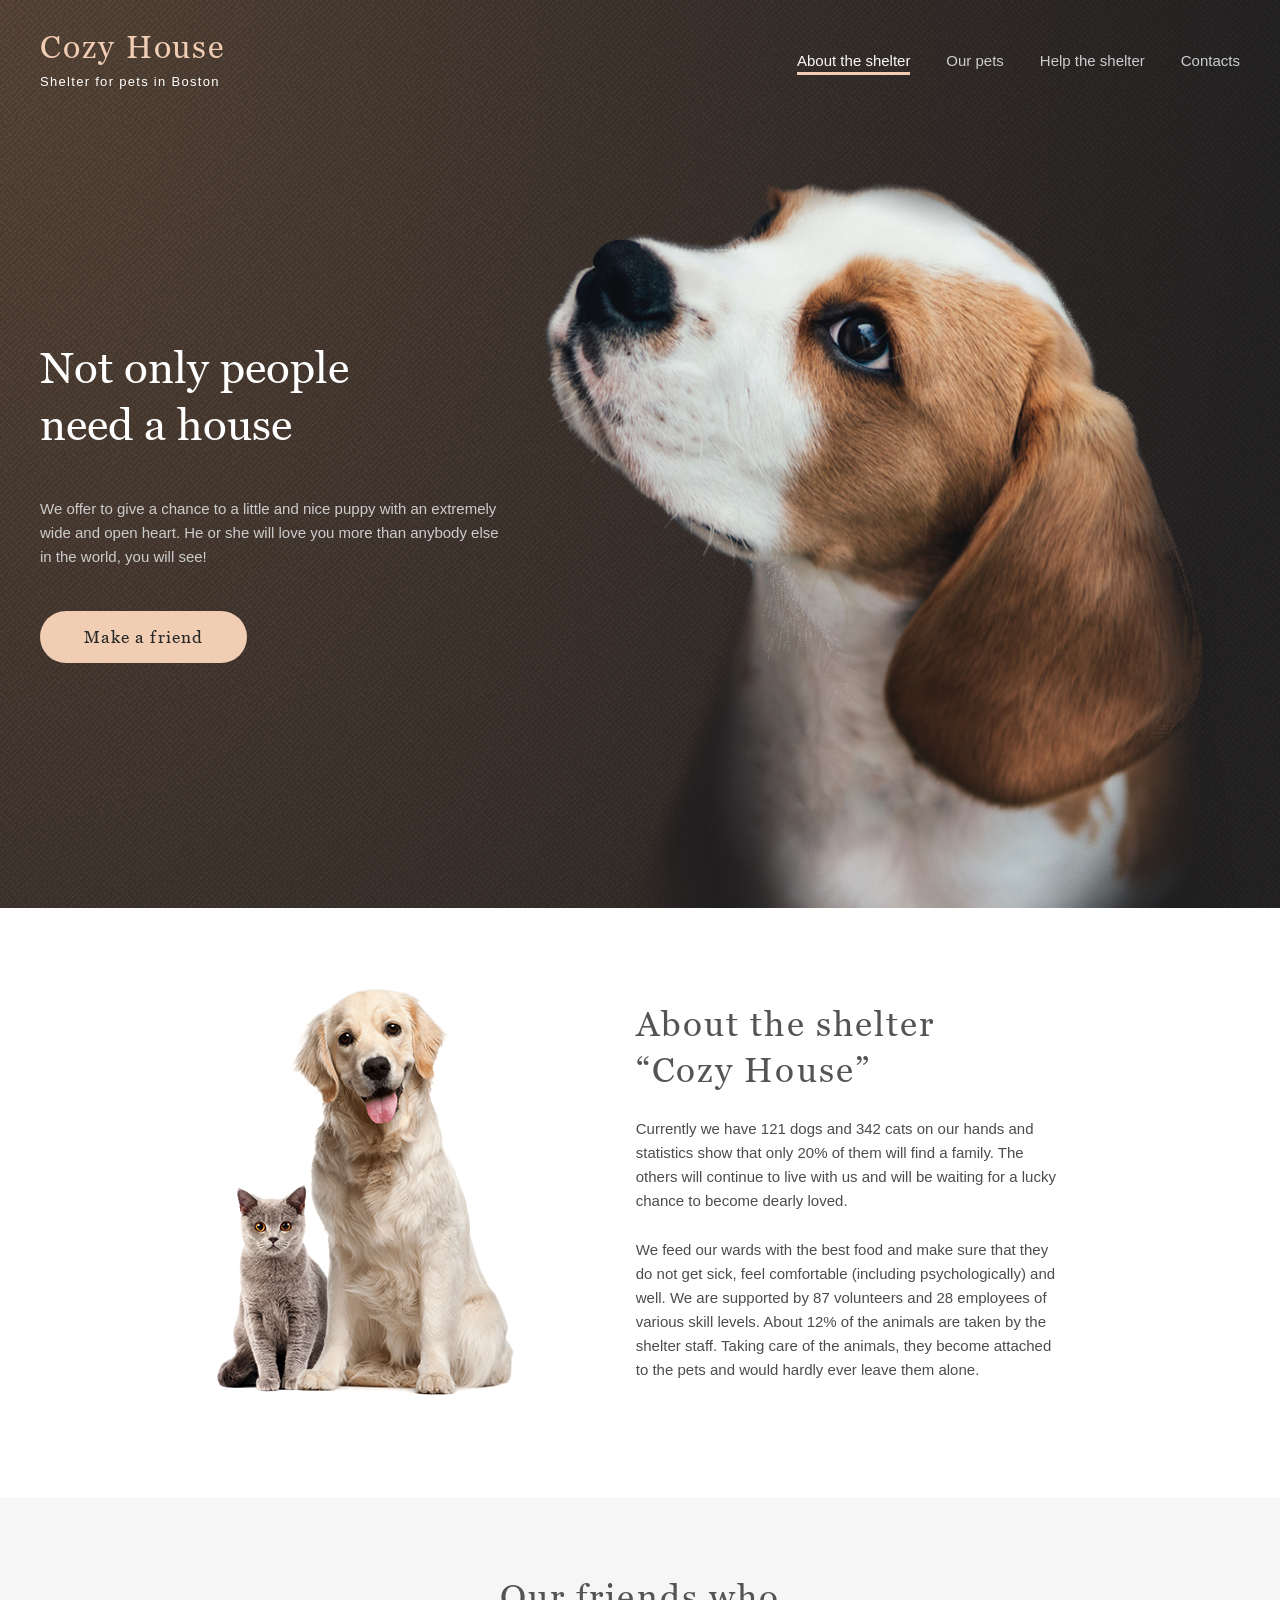
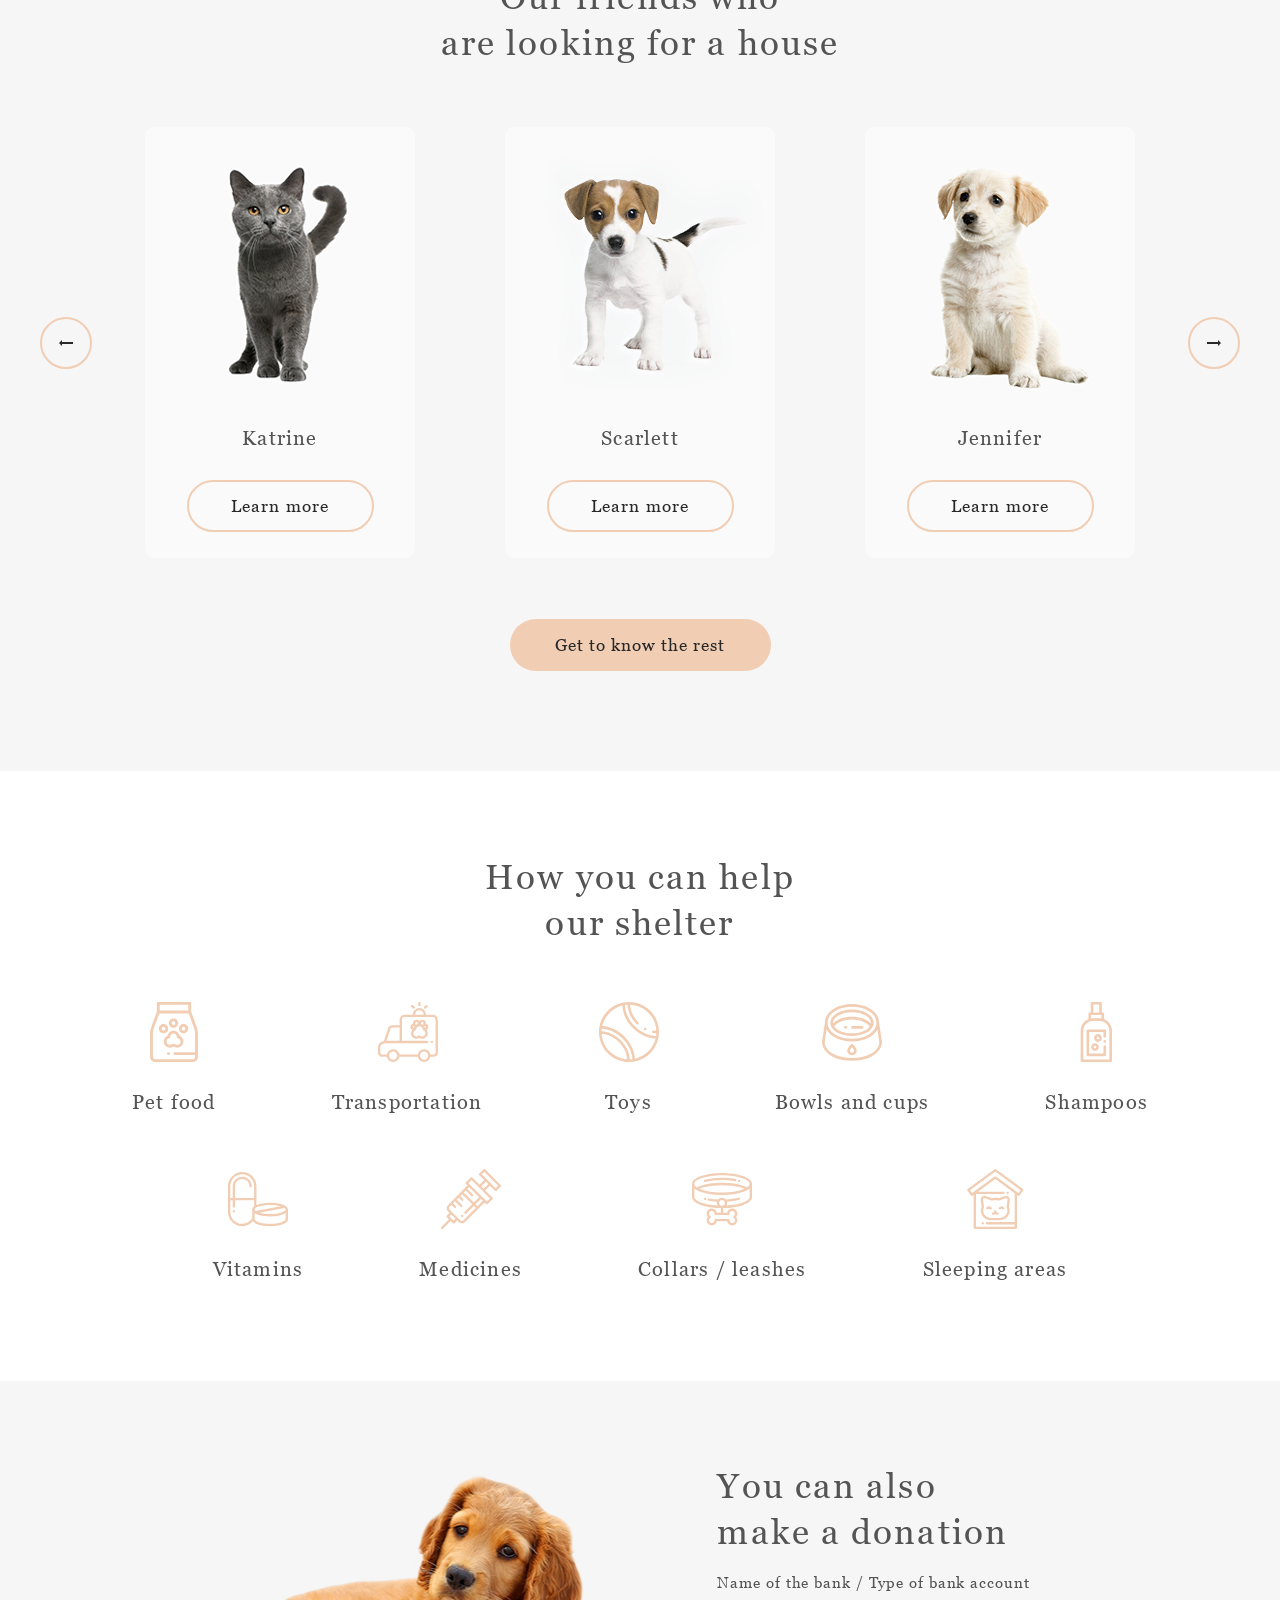
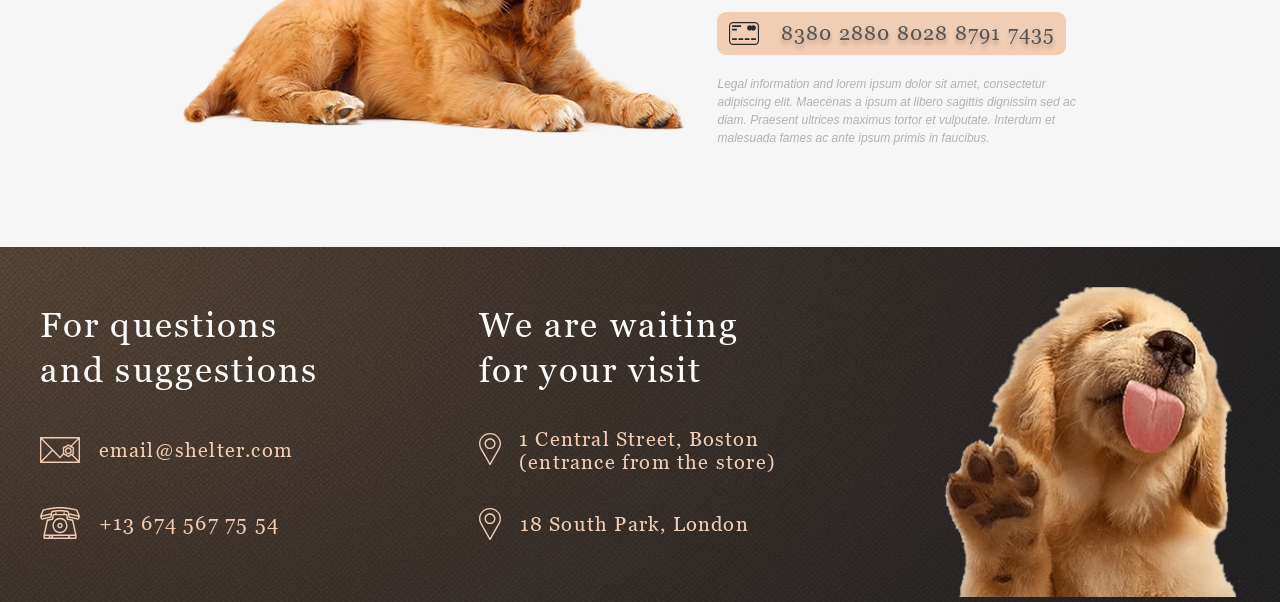
==== commit f47fd37e: "fix: menu-bar modified 768  (Tue, Apr 11, 2023 11:18:55 PM)" ====
--- a/shelter/pages/main/index.html
+++ b/shelter/pages/main/index.html
@@ -77,10 +77,16 @@
         </nav>
         <!-- <div class="header-bar" onclick="menuToggle()"> -->
         <div class="header-bar">
+          <span class="bar"></span>
+          <span class="bar"></span>
+          <span class="bar"></span>
+        </div>
+
+        <!-- <div class="header-bar">
           <div class="bar1"></div>
           <div class="bar2"></div>
           <div class="bar3"></div>
-        </div>
+        </div> -->
 
       </div>
     </header>
--- a/shelter/pages/main/style.css
+++ b/shelter/pages/main/style.css
@@ -576,6 +576,12 @@
   justify-content: space-between;
 }
 
+/* *** */
+/* .item .content .card:nth-child(2),
+.item .content .card:nth-child(3) {
+  display: none;
+} */
+
 /* .card.animate {
   display: grid;
   gap: 30px;
--- a/shelter/pages/main/carousel.css
+++ b/shelter/pages/main/carousel.css
@@ -28,6 +28,68 @@
   }
 }
 
+/* ----------------2------------------ */
+.move-right2 {
+  animation-name: go-right2;
+  animation-duration: 1s;
+}
+
+@keyframes go-right2 {
+  from {
+    left: -708px;
+  }
+
+  to {
+    left: -1416px;
+  }
+}
+
+.move-left2 {
+  animation-name: go-left2;
+  animation-duration: 1s;
+}
+
+@keyframes go-left2 {
+  from {
+    left: -708px;
+  }
+
+  to {
+    left: 0px;
+  }
+}
+
+/* ------------3----------------- */
+.move-right3 {
+  animation-name: go-right3;
+  animation-duration: 1s;
+}
+
+@keyframes go-right3 {
+  from {
+    left: -300px;
+  }
+
+  to {
+    left: -600px;
+  }
+}
+
+.move-left3 {
+  animation-name: go-left3;
+  animation-duration: 1s;
+}
+
+@keyframes go-left3 {
+  from {
+    left: -300px;
+  }
+
+  to {
+    left: 0px;
+  }
+}
+
 
 .hidden {
   display: none;
--- a/shelter/pages/main/media.css
+++ b/shelter/pages/main/media.css
@@ -155,7 +155,10 @@
      top: 51%;
    }
 
-   .item .card:nth-child(3) {
+   /* .item .card:nth-child(3) {
+     display: none;
+   } */
+   .item .content .card:nth-child(3) {
      display: none;
    }
 
--- a/shelter/pages/main/menu-burger.css
+++ b/shelter/pages/main/menu-burger.css
@@ -5,8 +5,8 @@
     display: flex;
     flex-direction: column;
     align-items: center;
-    /* justify-content: center; */
-    padding: 248px 0 0 0;
+    justify-content: center;
+    /* padding: 248px 0 0 0; */
 
     position: absolute;
     z-index: 10;
@@ -66,35 +66,25 @@
 
   /* -------bar------- */
   .header-bar {
-    display: inline-block;
+    display: grid;
     position: relative;
     z-index: 11;
     cursor: pointer;
-  }
-
-  .bar1,
-  .bar2,
-  .bar3 {
-    width: 30px;
-    margin: 8px 0 5px;
-    border: 2px solid;
-    border-width: 0 0 2px;
-    border-color: transparent transparent #F1CDB3 transparent;
-    transition: all 0.5s;
+    transition: all 500ms ease-in-out;
   }
 
   .header-bar.change {
-    display: flex;
+    display: grid;
+    transform: translateX(-3px) rotate(90deg);
   }
 
+  .bar {
+    display: block;
+    width: 30px;
+    height: 2px;
+    margin: 4px auto;
+    background-color: #fff;
+    transition: 0.4s;
+  }
 
-  .header-bar.change .bar1,
-  .header-bar.change .bar2,
-  .header-bar.change .bar3 {
-    width: 2px;
-    height: 30px;
-    margin: 5px 8px 0 0;
-    border-width: 0 2px 0 0;
-    border-color: transparent #F1CDB3 transparent transparent;
-  }
 }
--- a/shelter/pages/main/media320.css
+++ b/shelter/pages/main/media320.css
@@ -28,8 +28,8 @@
     justify-content: center;
   }
 
-  .item .card:nth-child(2),
-  .item .card:nth-child(3) {
+  .item .content .card:nth-child(2),
+  .item .content .card:nth-child(3) {
     display: none;
   }
 
@@ -128,8 +128,8 @@
 
   .carousel {
     max-width: 600px;
-    /* width: 100%; */
-    width: 600px;
+    width: 100%;
+    /* width: 600px; */
     left: -600px;
   }
 
@@ -144,9 +144,23 @@
     justify-content: center;
   }
 
-  .item .card:nth-child(2),
-  .item .card:nth-child(3) {
+  .item .content .card:nth-child(2),
+  .item .content .card:nth-child(3) {
     display: none;
+  }
+
+  .button-left,
+  .button-right {
+    position: absolute;
+    top: 72%;
+  }
+
+  .button-left {
+    left: 18%;
+  }
+
+  .button-right {
+    right: 18%;
   }
 
   /* ---------about---------- */
@@ -377,7 +391,8 @@
 
   .carousel {
     max-width: 320px;
-    width: 320px;
+    width: 100%;
+    /* width: 320px; */
     left: -320px;
   }
 
@@ -407,11 +422,26 @@
     right: 18%;
   }
 
-  .item .card:nth-child(2),
-  .item .card:nth-child(3) {
+
+  .item .content .card:nth-child(2),
+  .item .content .card:nth-child(3) {
+    display: flex;
+  }
+
+  #item-left .content .card:nth-child(2),
+  #item-left .content .card:nth-child(3) {
     display: none;
   }
 
+  #item-active .content .card:nth-child(2),
+  #item-active .content .card:nth-child(3) {
+    display: none;
+  }
+
+  #item-right .content .card:nth-child(2),
+  #item-right .content .card:nth-child(3) {
+    display: none;
+  }
 
 
   /* ----popup----- */
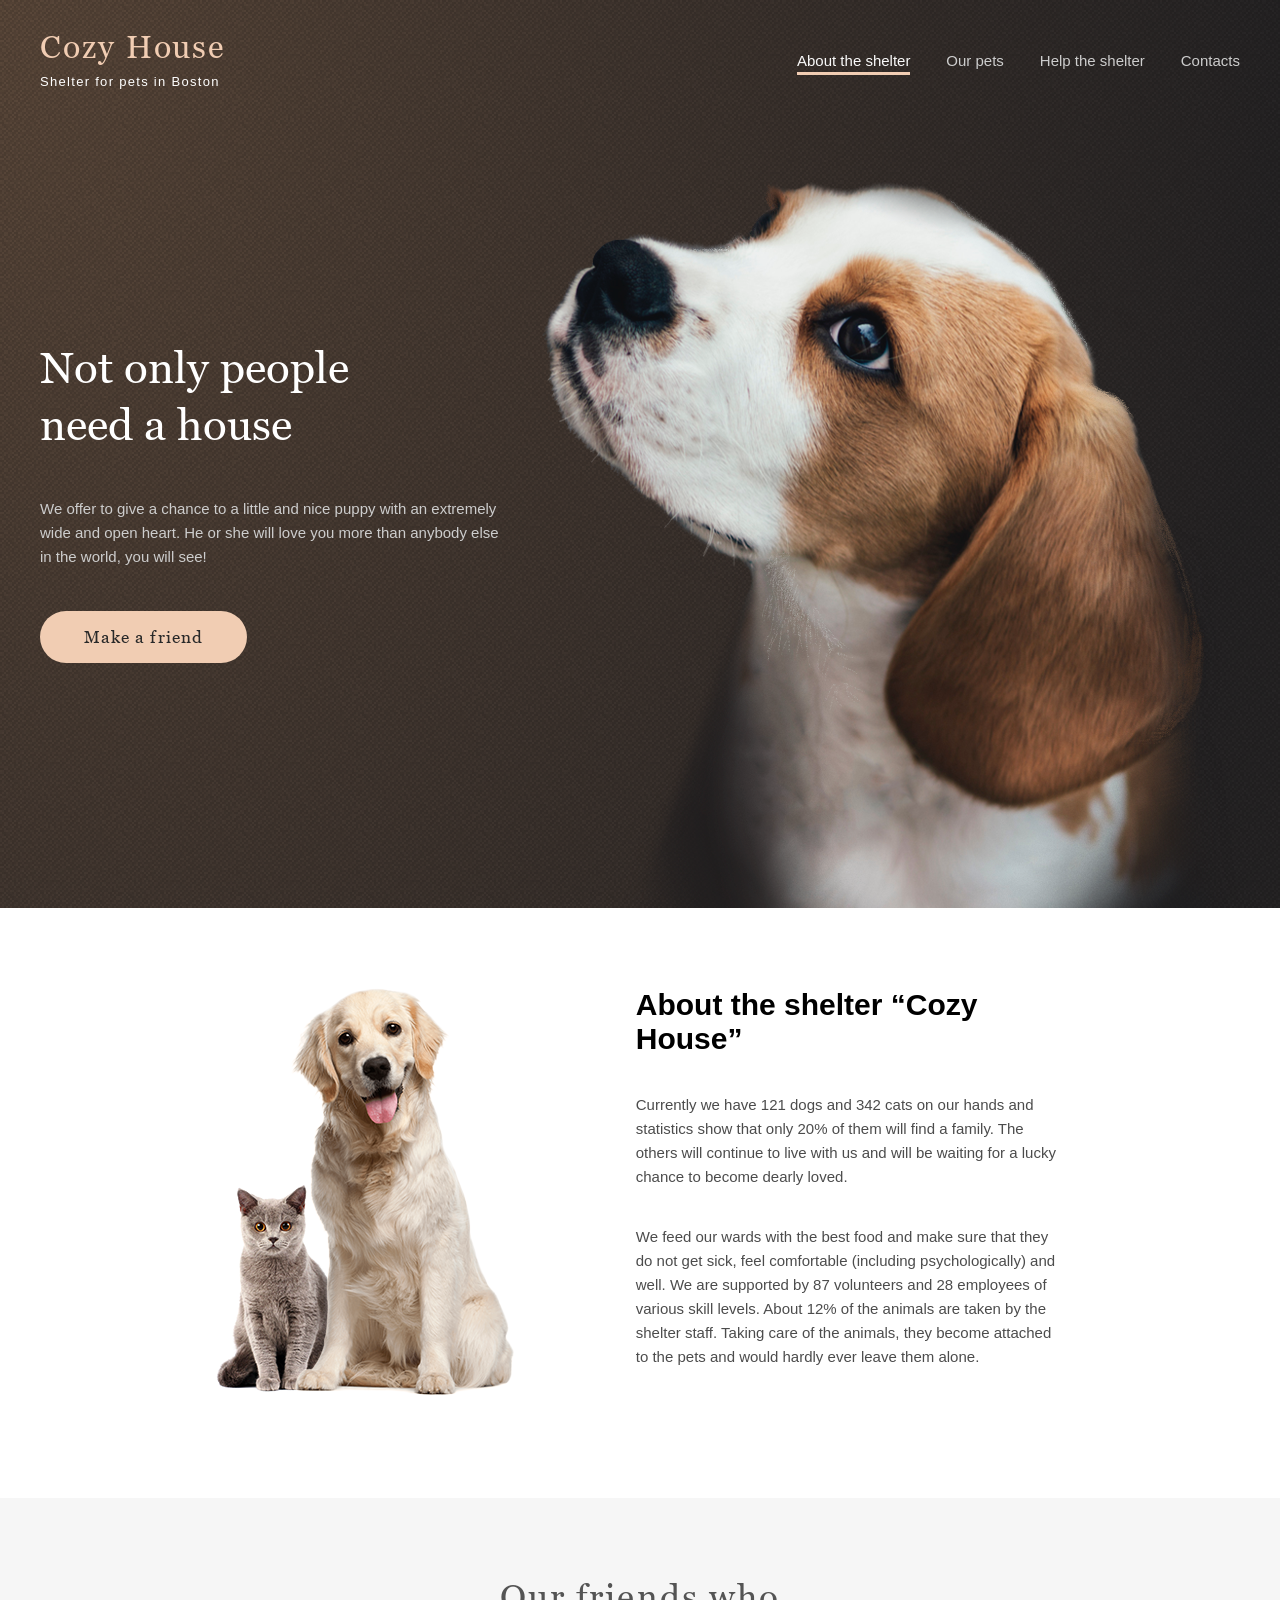
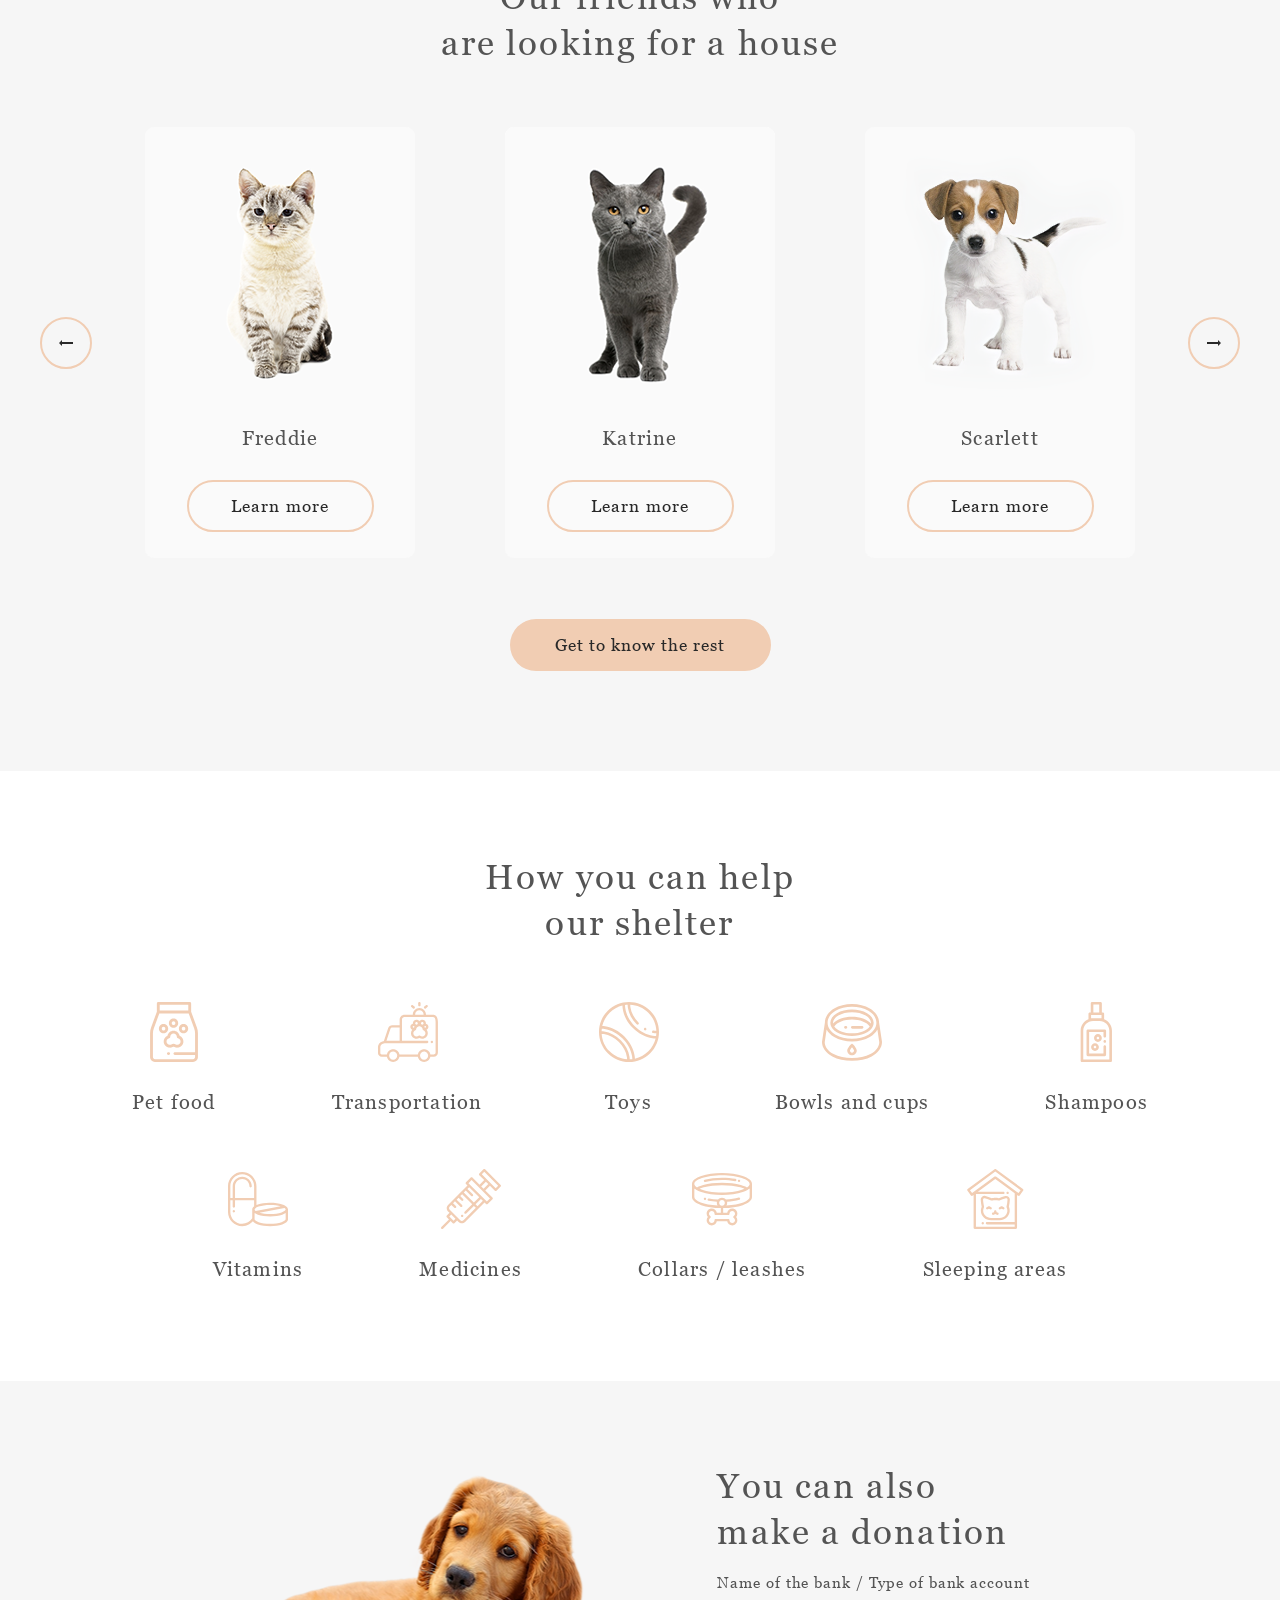
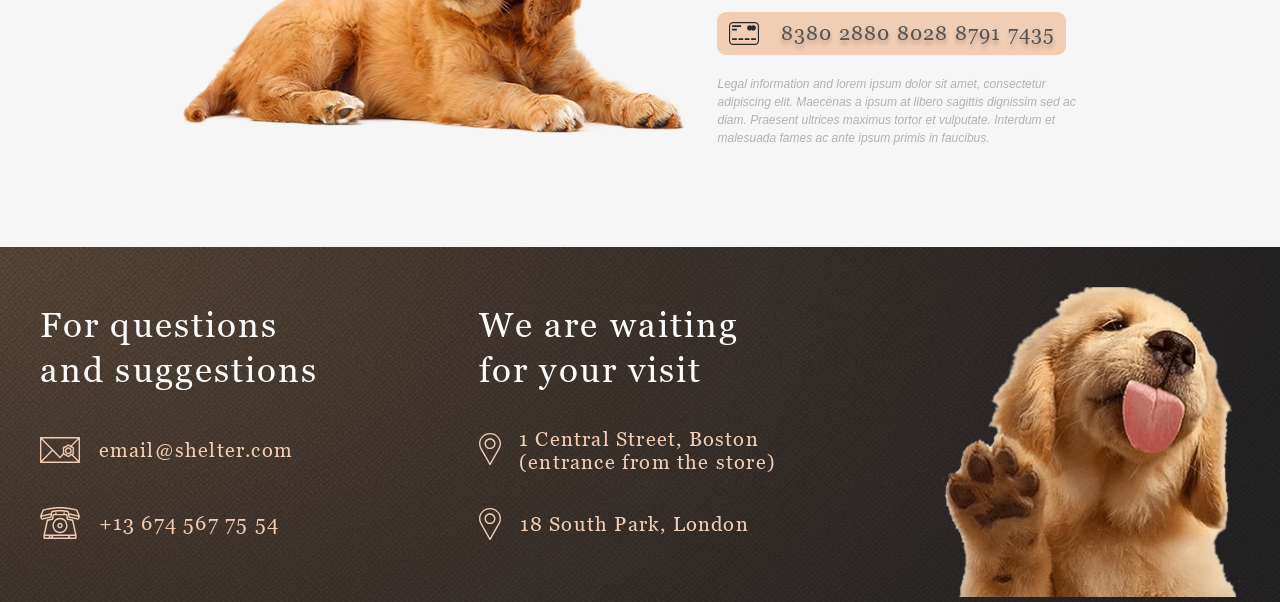
==== commit ebac4418: "fix: add h2  (Wed, Jun 17, 2026 06:10:54 PM)" ====
--- a/shelter/pages/main/index.html
+++ b/shelter/pages/main/index.html
@@ -111,7 +111,7 @@
           <img src="../../assets/images/about-pets.png" alt="About Pets">
         </div>
         <div class="about-text">
-          <h3>About the shelter “Cozy House”</h3>
+          <h2>About the shelter “Cozy House”</h2>
           <p>Currently we have 121 dogs and 342 cats on our hands and statistics show that only 20% of them will find a
             family. The others will continue to live with us and will be waiting for a lucky chance to become dearly
             loved.</p>
--- a/shelter/pages/main/style.css
+++ b/shelter/pages/main/style.css
@@ -12,15 +12,14 @@
 }
 
 :root {
-  --fonts-family: 'ArialMT', Arial, Helvetica, sans-serif;
-  --fonts-family-else: 'Georgia', serif;
+  --fonts-family: "ArialMT", Arial, Helvetica, sans-serif;
+  --fonts-family-else: "Georgia", serif;
 }
 
 .logo-title a:hover,
 .logo-title a:active {
   /* color: #FDDCC4; */
   color: #f76d0a;
-
 }
 
 a:hover,
@@ -33,7 +32,8 @@
 a,
 button,
 .credit-card,
-.card {
+.card,
+.item {
   transition: all 500ms ease-in-out;
 }
 
@@ -45,10 +45,9 @@
   background: rgba(82, 66, 66, 0.221);
 } */
 
-
 body {
   margin: 0 auto;
-  font-family: 'ArialMT', Arial, Helvetica, sans-serif;
+  font-family: "ArialMT", Arial, Helvetica, sans-serif;
   font-size: calc(20rem / 16);
 }
 
@@ -65,6 +64,10 @@
   background: rgba(41, 41, 41, 0.6);
 }
 
+.modal.animate {
+  z-index: 7;
+}
+
 .animate {
   -webkit-animation: animatezoom 1.5s;
   animation: animatezoom 1.5s;
@@ -74,7 +77,6 @@
   -webkit-animation: animatezoom 2.5s;
   animation: animatezoom 2.5s;
 }
-
 
 @-webkit-keyframes animatezoom {
   from {
@@ -139,8 +141,6 @@
   }
 } */
 
-
-
 /* ------------------------- */
 .container {
   display: flex;
@@ -152,7 +152,7 @@
 }
 
 h3 {
-  font-family: 'Georgia';
+  font-family: "Georgia";
   font-style: normal;
   font-weight: 400;
   font-size: 2.1875rem;
@@ -163,7 +163,7 @@
 }
 
 h4 {
-  font-family: 'Georgia';
+  font-family: "Georgia";
   font-style: normal;
   font-weight: 400;
   font-size: 20px;
@@ -210,7 +210,7 @@
   height: 500px;
   /* height: 26.3vw; */
   box-shadow: 0px 2px 35px 14px rgba(13, 13, 13, 0.04);
-  background: #FAFAFA;
+  background: #fafafa;
   border-radius: 9px;
 }
 
@@ -232,9 +232,8 @@
   row-gap: 40px;
 }
 
-
 .popup-txt div p {
-  font-family: 'Georgia';
+  font-family: "Georgia";
   font-style: normal;
   font-weight: 400;
   font-size: 15px;
@@ -247,14 +246,14 @@
   display: grid;
   row-gap: 11px;
   padding: 0 0 0 15px;
-  font-family: 'Georgia';
+  font-family: "Georgia";
   font-style: normal;
   font-weight: 400;
   font-size: 15px;
   line-height: 110%;
   letter-spacing: 0.06em;
   letter-spacing: 1.3px;
-  color: #F1CDB3;
+  color: #f1cdb3;
 }
 
 .popup-list span {
@@ -284,31 +283,31 @@
 .logo-title {
   display: flex;
   align-items: center;
-  font-family: 'Georgia';
+  font-family: "Georgia";
   font-style: normal;
   font-weight: 400;
   /* font-size: 32px; */
   font-size: 32px;
   line-height: 110%;
   letter-spacing: 0.06em;
-  color: #F1CDB3;
+  color: #f1cdb3;
 }
 
 .logo-title a {
   text-decoration: none;
-  color: #F1CDB3;
+  color: #f1cdb3;
   /* -webkit-text-stroke: 0.5px #000000; */
   /* text-shadow: 0px 4px 4px rgba(0, 0, 0, 0.25); */
 }
 
 .logo-subtitle {
-  font-family: 'Arial';
+  font-family: "Arial";
   font-style: normal;
   font-weight: 400;
   font-size: 13px;
   line-height: 34px;
   letter-spacing: 0.1em;
-  color: #FFFFFF;
+  color: #ffffff;
 }
 
 /* h1 span {
@@ -328,14 +327,12 @@
 .nav {
   width: 36.9%;
   width: calc(443 / 1200 * 100%);
-
 }
 
 .menu-list {
   display: flex;
   justify-content: space-between;
 }
-
 
 .nav li {
   /* по горизонтали */
@@ -344,15 +341,15 @@
 
 .nav li a:hover {
   cursor: pointer;
-  color: #FAFAFA;
+  color: #fafafa;
 }
 
 .menu-link {
   text-decoration: none;
   padding: 0 0 3px;
-  color: #CDCDCD;
+  color: #cdcdcd;
   border: none;
-  font-family: 'Arial';
+  font-family: "Arial";
   font-style: normal;
   font-weight: 400;
   font-size: 15px;
@@ -360,14 +357,13 @@
 }
 
 .menu-link.active {
-  color: #FAFAFA;
+  color: #fafafa;
   pointer-events: none;
 
   border: 3px solid;
   border-width: 0px 0px 3px;
-  border-color: transparent transparent #F1CDB3 transparent;
-}
-
+  border-color: transparent transparent #f1cdb3 transparent;
+}
 
 /* ------------main--------------- */
 main {
@@ -383,7 +379,9 @@
   width: 100%;
   margin: -90px auto 0;
   padding: 90px 0 0 0;
-  background: url('../../assets/images/noise_transparent@2x.png'), radial-gradient(100% 215.42% at 0% 0%, #5B483A 0%, #262425 100%), #211F20;
+  background:
+    url("../../assets/images/noise_transparent@2x.png"),
+    radial-gradient(100% 215.42% at 0% 0%, #5b483a 0%, #262425 100%), #211f20;
 }
 
 .bigl .page {
@@ -402,34 +400,33 @@
 .bigl-text h1:first-child {
   /* padding: 0 150px 0 0; */
   padding: 0;
-  font-family: 'Georgia';
+  font-family: "Georgia";
   font-style: normal;
   font-weight: 400;
   /* font-size: 44px; */
   font-size: 2.75rem;
   line-height: 130%;
-  color: #FFFFFF;
-}
-
+  color: #ffffff;
+}
 
 .bigl-text p:nth-child(2) {
-  font-family: 'Arial';
+  font-family: "Arial";
   font-style: normal;
   font-weight: 400;
   /* font-size: 15px; */
   font-size: 0.9375rem;
   line-height: 160%;
-  color: #CDCDCD;
+  color: #cdcdcd;
 }
 
 .bigl-btn {
   width: 207px;
   height: 52px;
-  background: #F1CDB3;
+  background: #f1cdb3;
   border-radius: 100px;
   border: none;
 
-  font-family: 'Georgia';
+  font-family: "Georgia";
   font-style: normal;
   font-weight: 400;
   /* font-size: 17px; */
@@ -441,7 +438,7 @@
 
 /* .bigl-btn:hover { */
 button:hover {
-  background: #FDDCC4;
+  background: #fddcc4;
   cursor: pointer;
 }
 
@@ -462,7 +459,6 @@
   justify-content: flex-start;
 }
 
-
 .about-picture img {
   max-width: 300px;
   max-height: 408px;
@@ -481,19 +477,19 @@
 
 .about-text p:nth-child(2),
 .about-text p:nth-child(3) {
-  font-family: 'Arial';
+  font-family: "Arial";
   font-style: normal;
   font-weight: 400;
   /* font-size: 15px; */
   font-size: 0.9375rem;
   line-height: 160%;
-  color: #4C4C4C;
+  color: #4c4c4c;
 }
 
 /* ----------pets----------- */
 section.pets {
   /* height: 877px; */
-  background: #F6F6F6;
+  background: #f6f6f6;
 }
 
 section.pets .page {
@@ -508,10 +504,9 @@
   overflow: hidden;
 }
 
-section.pets>.page>h3 {
+section.pets > .page > h3 {
   text-align: center;
 }
-
 
 .carousel {
   display: flex;
@@ -534,9 +529,9 @@
   height: 52px;
   top: 51%;
   transform: translateY(-50%);
-  border: 2px solid #F1CDB3;
+  border: 2px solid #f1cdb3;
   border-radius: 100px;
-  background: #F6F6F6;
+  background: #f6f6f6;
 }
 
 .button-left {
@@ -557,11 +552,10 @@
 .button-left:hover,
 .button-right:hover,
 .button-close:hover {
-  background: #FDDCC4;
-  border: 2px solid #FDDCC4;
+  background: #fddcc4;
+  border: 2px solid #fddcc4;
   cursor: pointer;
 }
-
 
 .item {
   position: relative;
@@ -595,18 +589,18 @@
   display: grid;
   gap: 30px;
   border-radius: 9px;
-  background: #FAFAFA;
+  background: #fafafa;
   cursor: pointer;
   justify-content: center;
 }
 
 .card:hover {
   box-shadow: 0px 4px 4px rgba(0, 0, 0, 0.25);
-  background: #FFFFFF;
+  background: #ffffff;
 }
 
 .card:hover button {
-  background: #FDDCC4;
+  background: #fddcc4;
   border: none;
   transition: all 500ms ease-in-out;
 }
@@ -623,7 +617,7 @@
 
 .card p {
   text-align: center;
-  font-family: 'Georgia';
+  font-family: "Georgia";
   font-style: normal;
   font-weight: 400;
   /* font-size: 20px; */
@@ -638,9 +632,9 @@
   margin: 0 auto 26px;
   width: 187px;
   height: 52px;
-  border: 2px solid #F1CDB3;
+  border: 2px solid #f1cdb3;
   border-radius: 100px;
-  font-family: 'Georgia';
+  font-family: "Georgia";
   font-style: normal;
   font-weight: 400;
   font-size: 17px;
@@ -648,20 +642,20 @@
   line-height: 130%;
   letter-spacing: 0.06em;
   color: #292929;
-  background: #FAFAFA;
+  background: #fafafa;
 }
 
 .card button:hover {
   border: none;
 }
 
-.pets .page>button.rest {
+.pets .page > button.rest {
   width: 261px;
   height: 52px;
-  background: #F1CDB3;
+  background: #f1cdb3;
   border-radius: 100px;
   border: none;
-  font-family: 'Georgia';
+  font-family: "Georgia";
   font-style: normal;
   font-weight: 400;
   /* font-size: 17px; */
@@ -674,8 +668,8 @@
 /* #pets > div > button.button-right */
 /* #pets > div > button.button-left */
 
-.pets .page>button.rest:hover {
-  background: #FDDCC4;
+.pets .page > button.rest:hover {
+  background: #fddcc4;
   cursor: pointer;
   border: none;
 }
@@ -683,7 +677,7 @@
 /* ------help---------- */
 section.help {
   /* height: 611px; */
-  background: #FFFFFF;
+  background: #ffffff;
 }
 
 section.help .page {
@@ -722,12 +716,10 @@
   height: auto;
 }
 
-
-
 .some h4 {
   padding: 24px 0 0 0;
   text-align: center;
-  font-family: 'Georgia';
+  font-family: "Georgia";
   font-style: normal;
   font-weight: 400;
   /* font-size: 20px; */
@@ -739,7 +731,7 @@
 
 /* ---------donation----------- */
 section.donation {
-  background: #F6F6F6;
+  background: #f6f6f6;
 }
 
 section.donation .page {
@@ -769,7 +761,7 @@
 
 .donation-text h3:first-child {
   text-align: left;
-  font-family: 'Georgia';
+  font-family: "Georgia";
   font-style: normal;
   font-weight: 400;
   /* font-size: 35px; */
@@ -784,16 +776,15 @@
   justify-content: space-around;
   width: 349px;
   height: 43px;
-  background: #F1CDB3;
+  background: #f1cdb3;
   border-radius: 9px;
   border: none;
 }
 
 .credit-card:hover {
-  background: #FDDCC4;
+  background: #fddcc4;
   cursor: pointer;
 }
-
 
 /* .credit-card img:first-child+img {
   padding-top: 8px;
@@ -806,7 +797,7 @@
 .credit-card span {
   color: #545454;
 
-  font-family: 'Georgia';
+  font-family: "Georgia";
   font-style: normal;
   font-weight: 400;
   /* font-size: 20px; */
@@ -818,7 +809,7 @@
 
 .donation-text p:nth-child(2) {
   text-align: left;
-  font-family: 'Georgia';
+  font-family: "Georgia";
   font-style: normal;
   font-weight: 400;
   /* font-size: 15px; */
@@ -829,12 +820,12 @@
 }
 
 .donation-text p:nth-child(4) {
-  font-family: 'Arial';
+  font-family: "Arial";
   font-style: italic;
   font-weight: 400;
   font-size: 12px;
   line-height: 18px;
-  color: #B2B2B2;
+  color: #b2b2b2;
 }
 
 /* ---------footer-------- */
@@ -847,16 +838,18 @@
   /* width: 100%; */
   /* ------row------ */
   justify-content: center;
-  background: url('../../assets/images/noise_transparent@2x.png'), radial-gradient(100% 215.42% at 0% 0%, #5B483A 0%, #262425 100%), #211F20;
-
-  font-family: 'Georgia';
+  background:
+    url("../../assets/images/noise_transparent@2x.png"),
+    radial-gradient(100% 215.42% at 0% 0%, #5b483a 0%, #262425 100%), #211f20;
+
+  font-family: "Georgia";
   font-style: normal;
   font-weight: 400;
   font-size: 20px;
   font-size: 1.25rem;
   line-height: 115%;
   letter-spacing: 0.06em;
-  color: #F1CDB3;
+  color: #f1cdb3;
 }
 
 footer .page {
@@ -881,7 +874,7 @@
 
 .question h3,
 .waiting h3 {
-  color: #FFFFFF;
+  color: #ffffff;
 }
 
 .mail img,
@@ -899,7 +892,7 @@
 .address1,
 .address2 {
   text-decoration: none;
-  color: #F1CDB3;
+  color: #f1cdb3;
 }
 
 /* ---------second column------ */
@@ -923,11 +916,11 @@
 
 .address1,
 .address2 {
-  font-family: 'Georgia';
+  font-family: "Georgia";
   font-style: normal;
   font-weight: 400;
   /* font-size: 20px; */
   font-size: 1.25rem;
   line-height: 115%;
   letter-spacing: 0.06em;
-}+}
--- a/shelter/pages/main/menu-burger.css
+++ b/shelter/pages/main/menu-burger.css
@@ -9,9 +9,8 @@
     /* padding: 248px 0 0 0; */
 
     position: absolute;
-    z-index: 10;
+    z-index: 5;
     width: 320px;
-    /* height: 823px; */
     height: 100vh;
     background: #292929;
     cursor: pointer;
@@ -68,7 +67,7 @@
   .header-bar {
     display: grid;
     position: relative;
-    z-index: 11;
+    z-index: 6;
     cursor: pointer;
     transition: all 500ms ease-in-out;
   }
@@ -83,7 +82,7 @@
     width: 30px;
     height: 2px;
     margin: 4px auto;
-    background-color: #fff;
+    background-color: #F1CDB3;
     transition: 0.4s;
   }
 
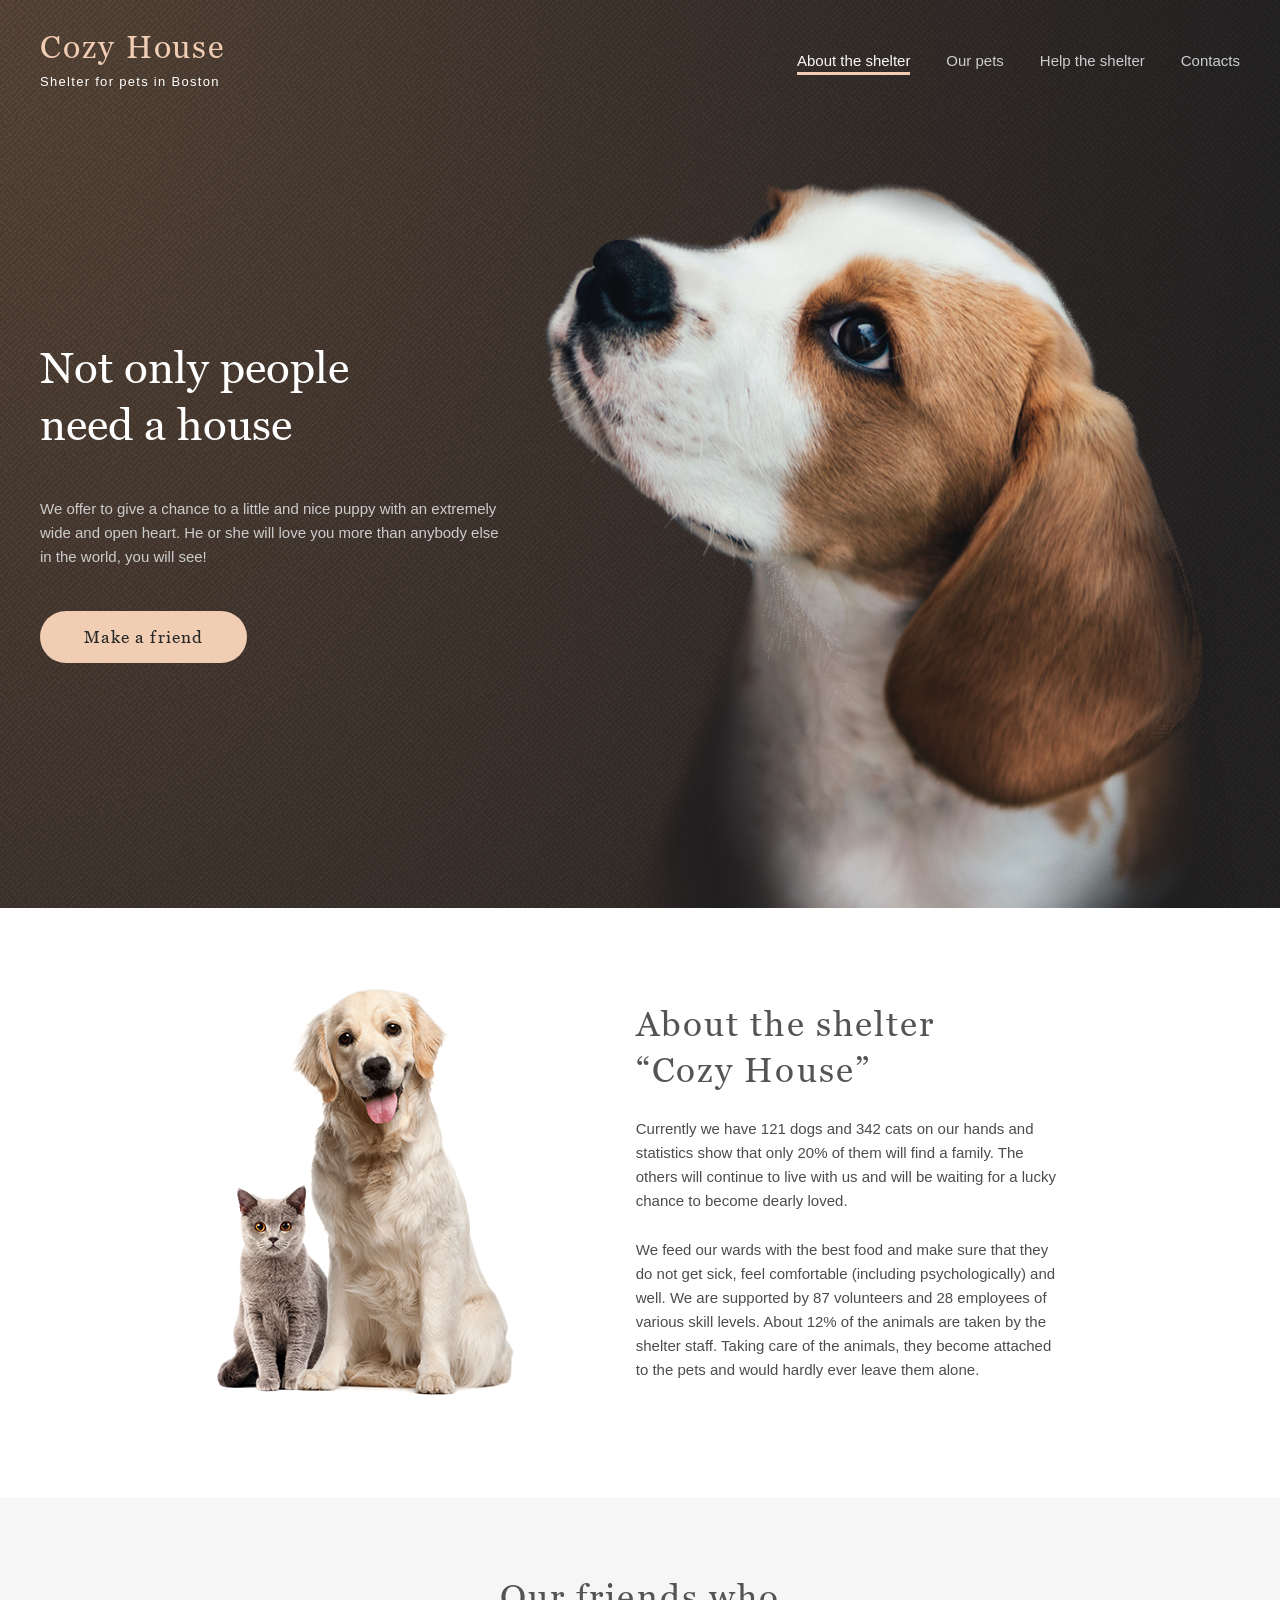
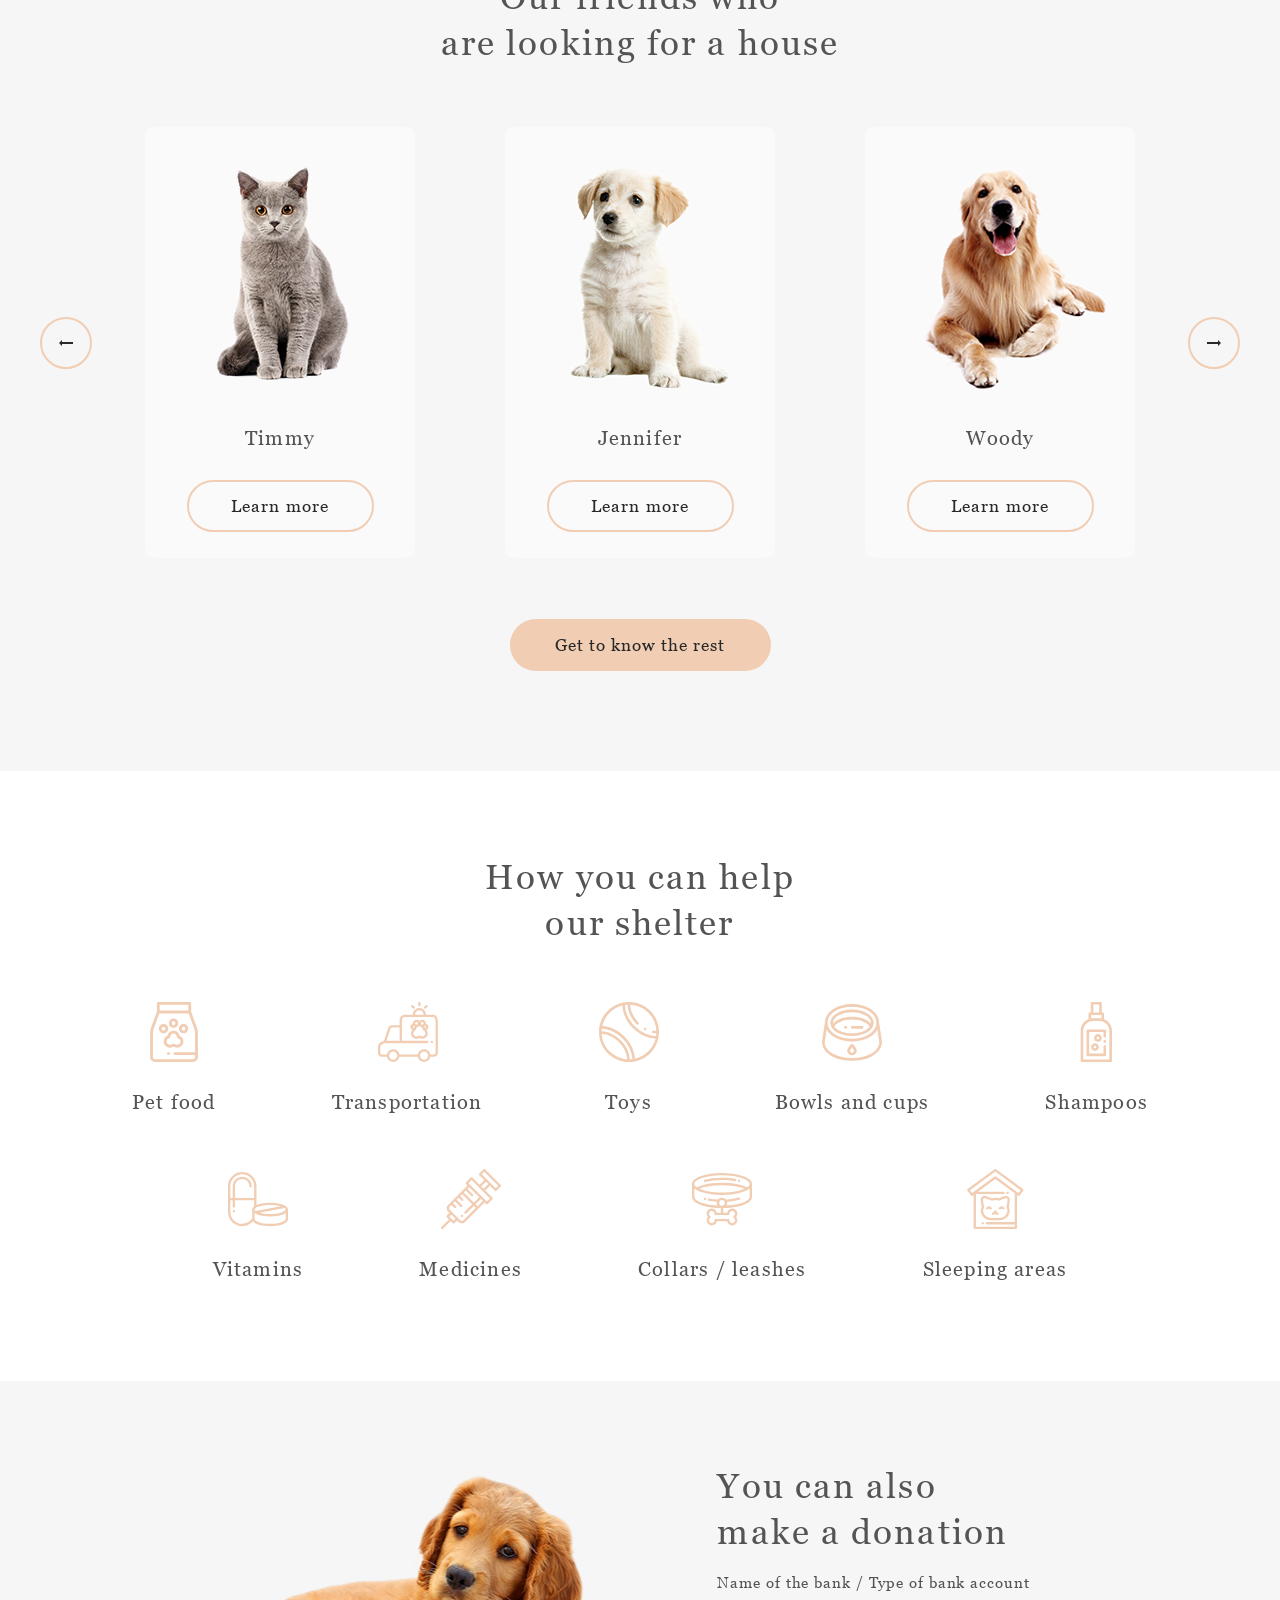
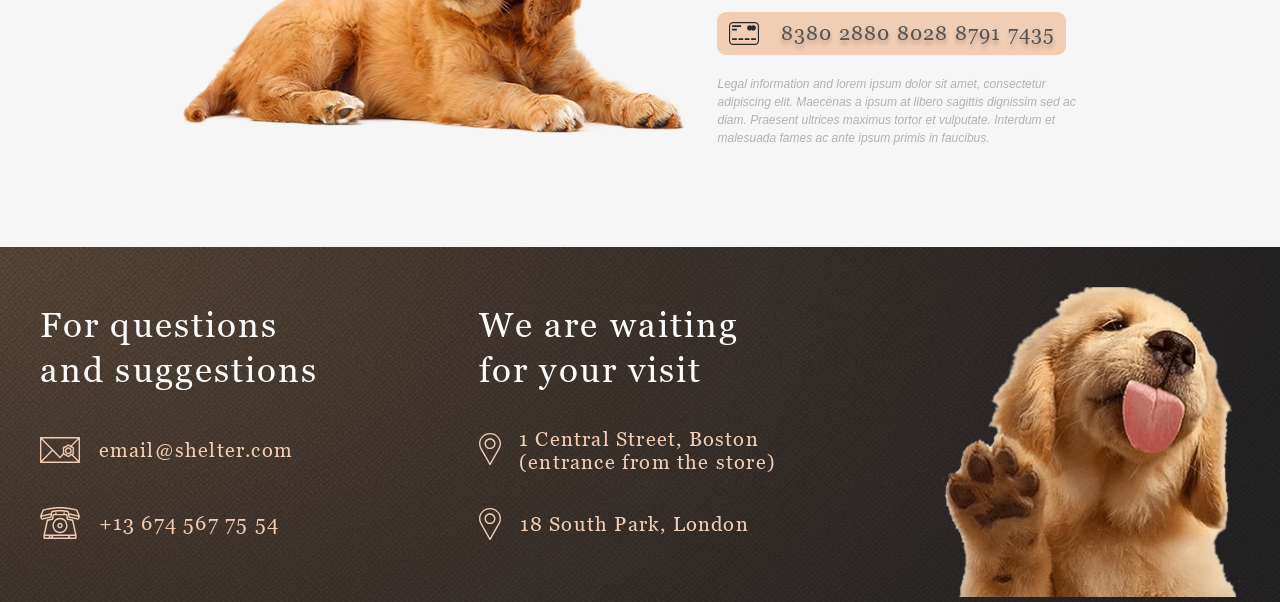
==== commit fe2c6509: "fix: remove h2  (Wed, Jun 17, 2026 09:34:31 PM)" ====
--- a/shelter/pages/main/index.html
+++ b/shelter/pages/main/index.html
@@ -111,7 +111,7 @@
           <img src="../../assets/images/about-pets.png" alt="About Pets">
         </div>
         <div class="about-text">
-          <h2>About the shelter “Cozy House”</h2>
+          <h3>About the shelter “Cozy House”</h3>
           <p>Currently we have 121 dogs and 342 cats on our hands and statistics show that only 20% of them will find a
             family. The others will continue to live with us and will be waiting for a lucky chance to become dearly
             loved.</p>
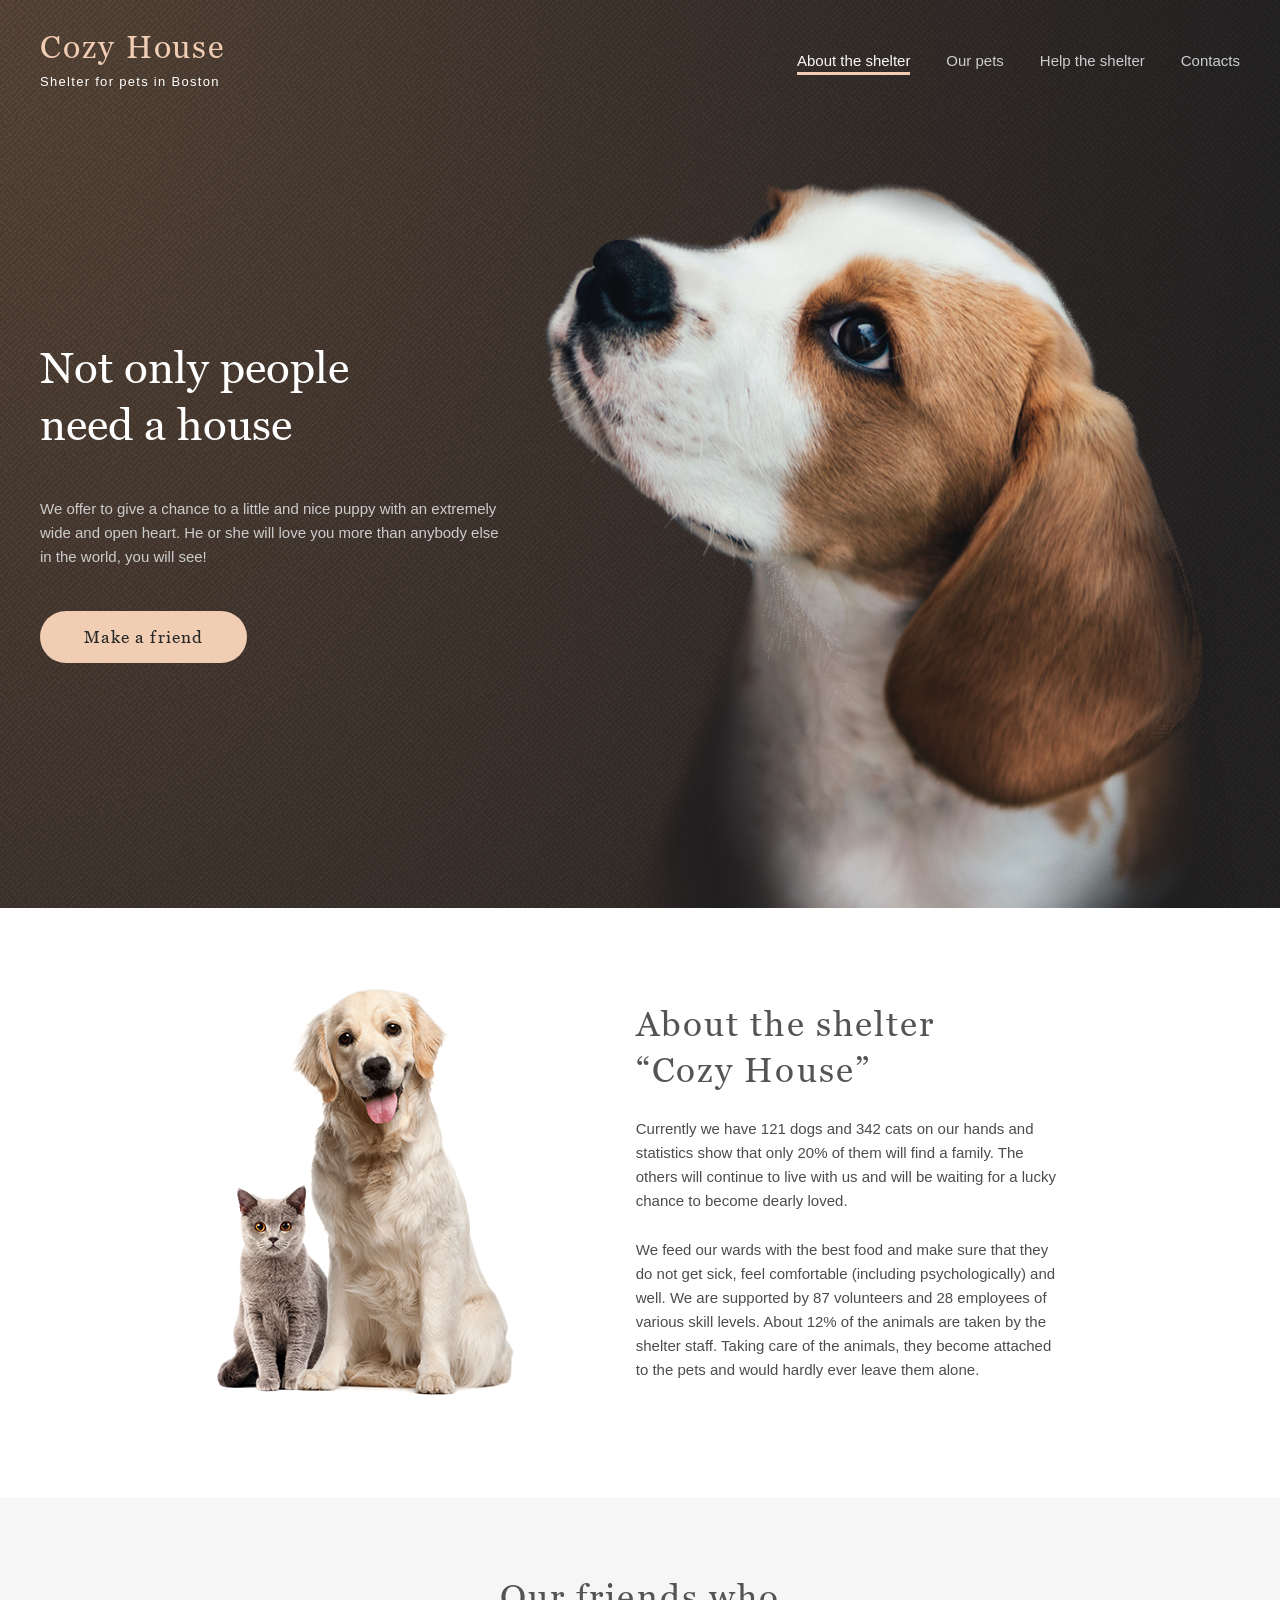
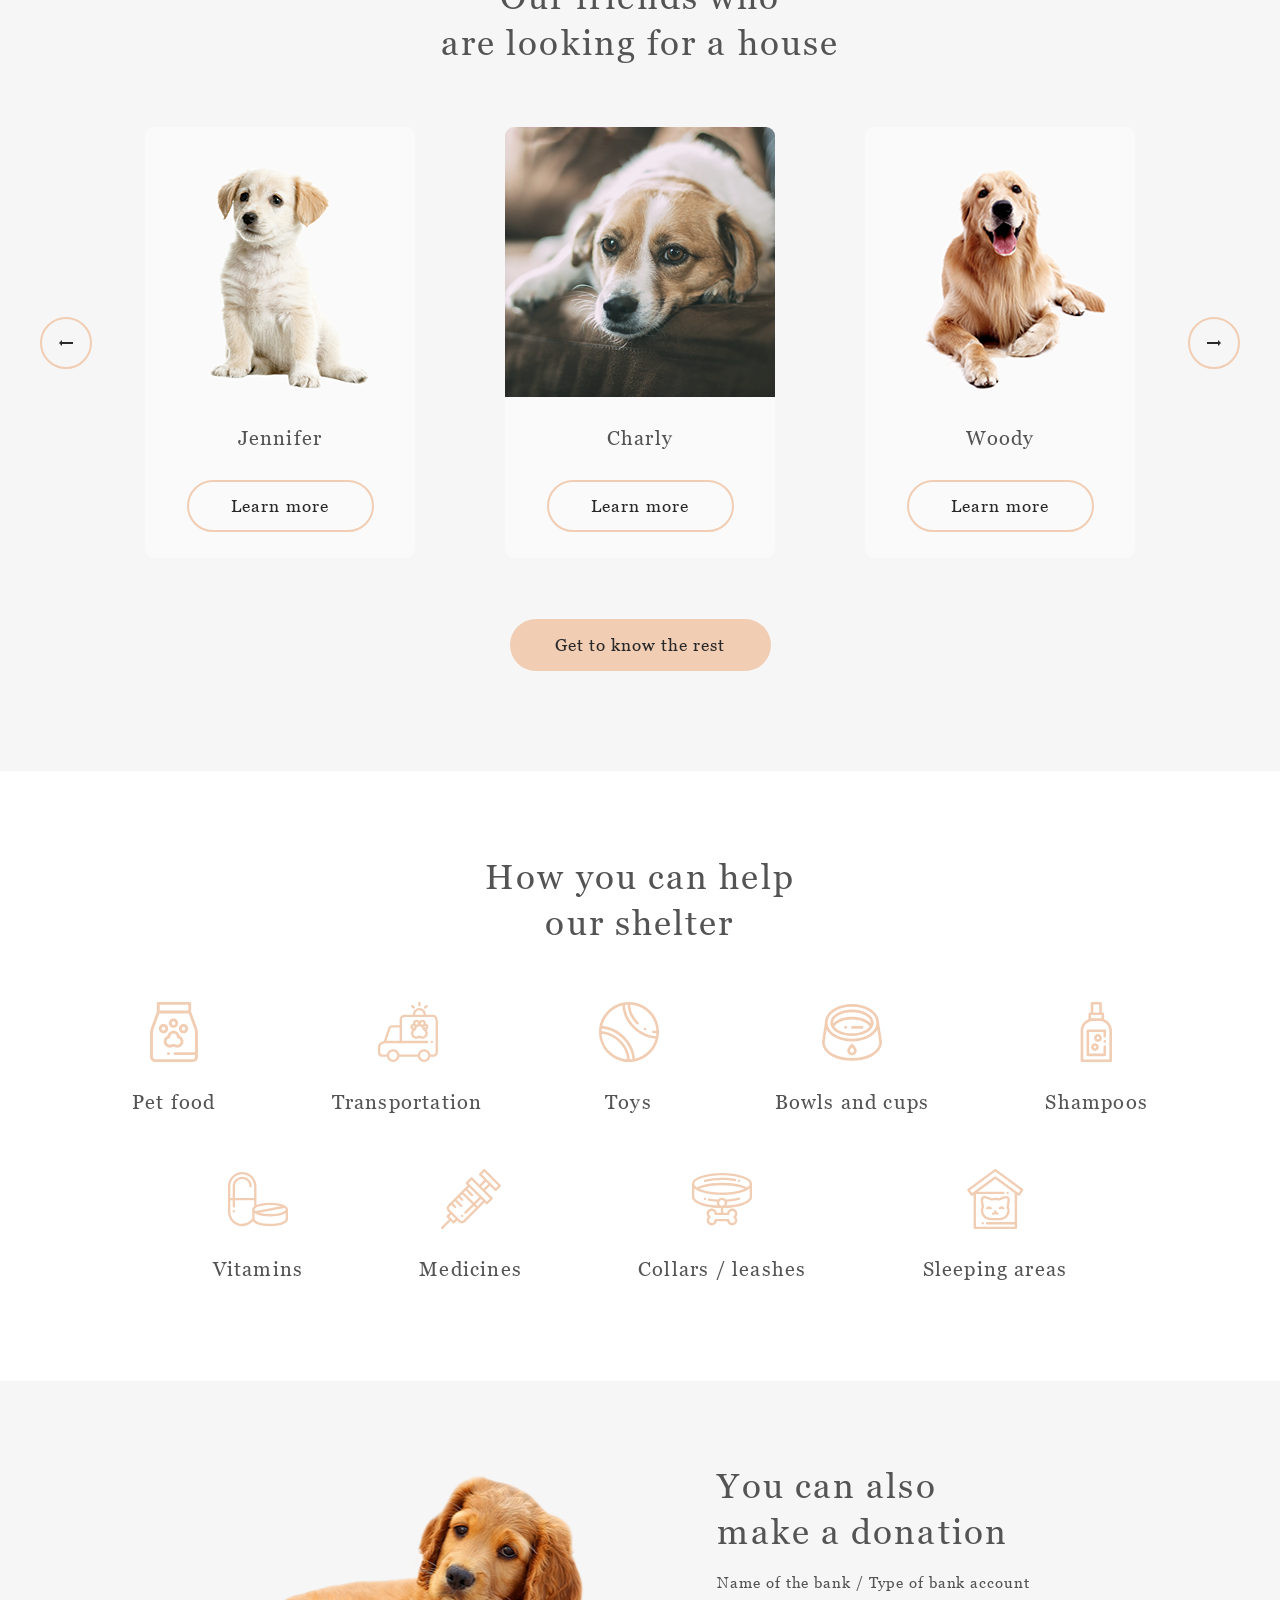
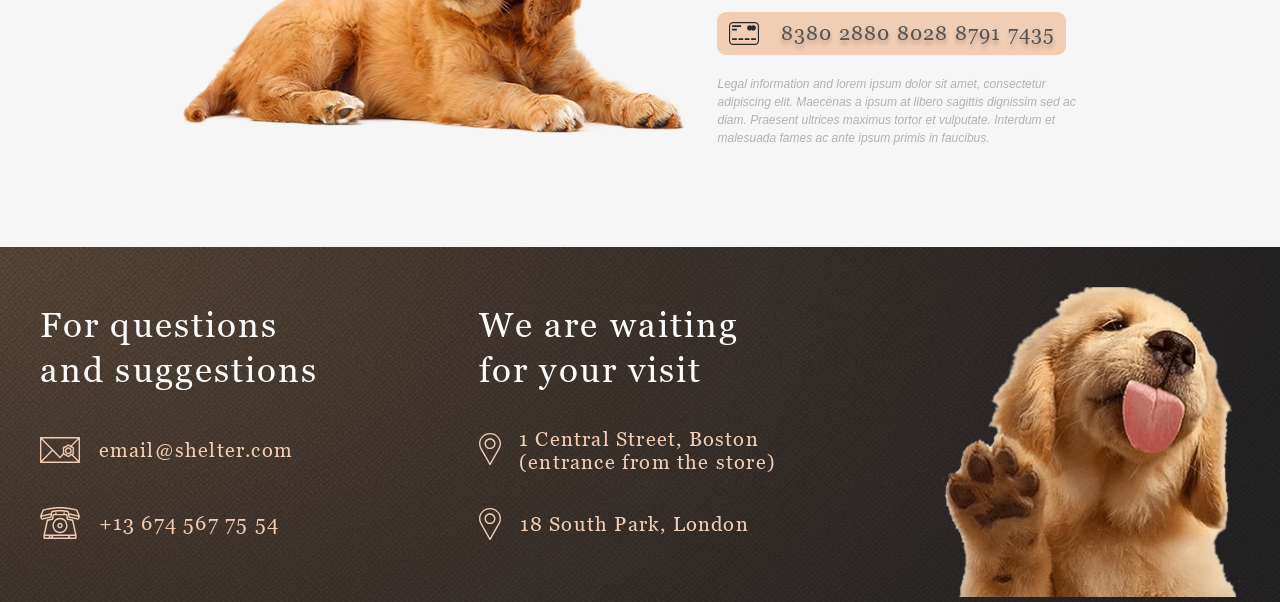
==== commit 940c87a7: "fix: add h2  (Wed, Jun 17, 2026 09:54:25 PM)" ====
--- a/shelter/pages/main/index.html
+++ b/shelter/pages/main/index.html
@@ -111,7 +111,7 @@
           <img src="../../assets/images/about-pets.png" alt="About Pets">
         </div>
         <div class="about-text">
-          <h3>About the shelter “Cozy House”</h3>
+          <h2>About the shelter “Cozy House”</h2>
           <p>Currently we have 121 dogs and 342 cats on our hands and statistics show that only 20% of them will find a
             family. The others will continue to live with us and will be waiting for a lucky chance to become dearly
             loved.</p>
--- a/shelter/pages/main/style.css
+++ b/shelter/pages/main/style.css
@@ -151,6 +151,7 @@
   overflow: hidden;
 }
 
+h2,
 h3 {
   font-family: "Georgia";
   font-style: normal;
@@ -471,6 +472,7 @@
   gap: 5px;
 }
 
+.about-text h2,
 .about-text h3 {
   padding: 14px 60px 0 0;
 }
@@ -872,7 +874,9 @@
   row-gap: 38px;
 }
 
+.question h2,
 .question h3,
+.waiting h2,
 .waiting h3 {
   color: #ffffff;
 }
--- a/shelter/pages/main/media.css
+++ b/shelter/pages/main/media.css
@@ -1,427 +1,419 @@
- @media screen and (max-width: 1280px) {
-   html {
-     font-size: 16px;
-   }
-
-   .container {
-     max-width: 100%;
-   }
-
-   .page {
-     width: calc(1200 / 1280 * 100%);
-   }
- }
-
-
- @media screen and (max-width: 1210px) {
-   .page {
-     /* width: calc(1800 / 1210 * 100%); */
-     width: calc(1100 / 1210 * 100%);
-   }
-
-   .button-left,
-   .button-right {
-     position: absolute;
-   }
-
-   .button-left {
-     left: 0;
-   }
-
-   .button-right {
-     right: 0;
-   }
-
-   .carousel {
-     max-width: 1100px;
-     width: 100%;
-     left: -1100px;
-   }
-
-   .item {
-     margin: 0 auto;
-     display: flex;
-     justify-content: center;
-     /* gap: 10px; */
-   }
-
-   .content {
-     justify-content: center;
-     column-gap: 26px;
-   }
-
-   .item .content .card:nth-child(3) {
-     display: none;
-   }
- }
-
-
- @media screen and (max-width: 1150px) {
-   .page {
-     width: calc(1090 / 1150 * 100%);
-   }
-
-   .carousel {
-     max-width: 1090px;
-     width: 100%;
-     left: -1090px;
-   }
-
-   footer .page {
-     column-gap: 8rem;
-   }
- }
-
-
- @media screen and (max-width: 1080px) {
-   .page {
-     width: calc(1000 / 1080 * 100%);
-   }
-
-   .carousel {
-     max-width: 1000px;
-     width: 100%;
-     left: -1000px;
-   }
-
-   .button-left {
-     left: 0%;
-   }
-
-   .button-right {
-     right: 0%;
-   }
- }
-
- @media screen and (max-width: 950px) {
-   .page {
-     width: calc(900 / 950 * 100%);
-   }
-
-   .carousel {
-     max-width: 900px;
-     width: 100%;
-     left: -900px;
-   }
- }
-
- @media screen and (max-width: 850px) {
-   .page {
-     width: calc(800 / 850 * 100%);
-   }
-
-   .carousel {
-     max-width: 800px;
-     width: 100%;
-     left: -800px;
-   }
- }
-
- /*  -------- 768 ------------   */
-
- /* @media screen and (max-width: 1070px) { */
- @media screen and (max-width: 768px) {
-   html {
-     font-size: 16px;
-   }
-
-   .container {
-     max-width: 768px;
-     max-width: 100%;
-   }
-
-   .page {
-     width: calc(708 / 768 * 100%);
-   }
-
-   /* ----------pets----------- */
-   section.pets .page {
-     padding: 80px 0 100px;
-   }
-
-   .carousel {
-     max-width: 708px;
-     width: 100%;
-     left: -708px;
-   }
-
-   .content {
-     justify-content: center;
-     column-gap: 40px;
-   }
-
-   .button-left,
-   .button-right {
-     top: 51%;
-   }
-
-   /* .item .card:nth-child(3) {
+@media screen and (max-width: 1280px) {
+  html {
+    font-size: 16px;
+  }
+
+  .container {
+    max-width: 100%;
+  }
+
+  .page {
+    width: calc(1200 / 1280 * 100%);
+  }
+}
+
+@media screen and (max-width: 1210px) {
+  .page {
+    /* width: calc(1800 / 1210 * 100%); */
+    width: calc(1100 / 1210 * 100%);
+  }
+
+  .button-left,
+  .button-right {
+    position: absolute;
+  }
+
+  .button-left {
+    left: 0;
+  }
+
+  .button-right {
+    right: 0;
+  }
+
+  .carousel {
+    max-width: 1100px;
+    width: 100%;
+    left: -1100px;
+  }
+
+  .item {
+    margin: 0 auto;
+    display: flex;
+    justify-content: center;
+    /* gap: 10px; */
+  }
+
+  .content {
+    justify-content: center;
+    column-gap: 26px;
+  }
+
+  .item .content .card:nth-child(3) {
+    display: none;
+  }
+}
+
+@media screen and (max-width: 1150px) {
+  .page {
+    width: calc(1090 / 1150 * 100%);
+  }
+
+  .carousel {
+    max-width: 1090px;
+    width: 100%;
+    left: -1090px;
+  }
+
+  footer .page {
+    column-gap: 8rem;
+  }
+}
+
+@media screen and (max-width: 1080px) {
+  .page {
+    width: calc(1000 / 1080 * 100%);
+  }
+
+  .carousel {
+    max-width: 1000px;
+    width: 100%;
+    left: -1000px;
+  }
+
+  .button-left {
+    left: 0%;
+  }
+
+  .button-right {
+    right: 0%;
+  }
+}
+
+@media screen and (max-width: 950px) {
+  .page {
+    width: calc(900 / 950 * 100%);
+  }
+
+  .carousel {
+    max-width: 900px;
+    width: 100%;
+    left: -900px;
+  }
+}
+
+@media screen and (max-width: 850px) {
+  .page {
+    width: calc(800 / 850 * 100%);
+  }
+
+  .carousel {
+    max-width: 800px;
+    width: 100%;
+    left: -800px;
+  }
+}
+
+/*  -------- 768 ------------   */
+
+/* @media screen and (max-width: 1070px) { */
+@media screen and (max-width: 768px) {
+  html {
+    font-size: 16px;
+  }
+
+  .container {
+    max-width: 768px;
+    max-width: 100%;
+  }
+
+  .page {
+    width: calc(708 / 768 * 100%);
+  }
+
+  /* ----------pets----------- */
+  section.pets .page {
+    padding: 80px 0 100px;
+  }
+
+  .carousel {
+    max-width: 708px;
+    width: 100%;
+    left: -708px;
+  }
+
+  .content {
+    justify-content: center;
+    column-gap: 40px;
+  }
+
+  .button-left,
+  .button-right {
+    top: 51%;
+  }
+
+  /* .item .card:nth-child(3) {
      display: none;
    } */
-   .item .content .card:nth-child(3) {
-     display: none;
-   }
-
-   /* -------------------------- */
-   .item {
-     margin: 0 auto;
-     display: flex;
-     justify-content: center;
-   }
-
-   .content {
-     justify-content: center;
-     column-gap: 26px;
-   }
-
-   /* ----------------------------- */
-
-   /* ---было изменено для --max-width: 1210px --- */
-   /* .item {
+  .item .content .card:nth-child(3) {
+    display: none;
+  }
+
+  /* -------------------------- */
+  .item {
+    margin: 0 auto;
+    display: flex;
+    justify-content: center;
+  }
+
+  .content {
+    justify-content: center;
+    column-gap: 26px;
+  }
+
+  /* ----------------------------- */
+
+  /* ---было изменено для --max-width: 1210px --- */
+  /* .item {
      margin: 0 auto;
      display: flex;
      justify-content: center;
      gap: 40px;
     } */
-   /* justify-content: space-between; */
-   /* gap: 0; */
-
-   /* ----popup----- */
-   .popup.animate-popup {
-     max-width: 682px;
-     width: 100%;
-     max-height: 402px;
-     min-height: 402px;
-   }
-
-   .popup-pet {
-     grid-template-columns: 55% 41.5%;
-     column-gap: 15px;
-     max-width: 628px;
-     width: 100%;
-     height: 351px;
-   }
-
-   .popup-img {
-     padding: 0 0 0 0;
-     height: 350px;
-     width: 350px;
-   }
-
-   .popup-txt .popup-head {
-     text-align: left;
-     padding: 10px 0 10px 0;
-   }
-
-   .popup-txt div {
-     display: grid;
-     row-gap: 20px;
-     font-size: 20px;
-   }
-
-
-   .popup-txt div p {
-     font-size: 13px;
-     line-height: 110%;
-     letter-spacing: 0.06em;
-   }
-
-   .popup-list {
-     row-gap: 5px;
-     padding: 0 0 0 15px;
-     font-size: 15px;
-     line-height: 110%;
-     letter-spacing: 1.8px;
-   }
-
-   .button-close {
-     top: 6%;
-     right: 1.5%;
-   }
-
-   /* ------popup------ */
-   header {
-     padding: 28px 0 0;
-   }
-
-   .logo-title {
-     /* font-size: 32px; */
-     line-height: 124%;
-   }
-
-   .logo-subtitle {
-     /* font-size: 13px; */
-     line-height: 30px;
-   }
-
-
-
-   .nav {
-     width: calc(443 / 708 * 100%);
-   }
-
-   /* ---------bigl----------- */
-   .bigl {
-     max-height: 1165px;
-     /* height: 908px; */
-     width: 100%;
-     margin: -90px auto 0;
-     padding: 90px 0 0 0;
-   }
-
-
-   .bigl .page {
-     grid-template-columns: 100%;
-     grid-template-rows: 27.9% 48.68%;
-     gap: 100px;
-     justify-items: right;
-   }
-
-   .bigl-text {
-     padding: 106px 0 0 0;
-     justify-items: center;
-   }
-
-   .bigl-text h1:first-child {
-     padding: 0 150px 0 0;
-   }
-
-   .bigl-text p:nth-child(2) {
-     width: 65%;
-   }
-
-   .bigl-picture img {
-     max-width: 569px;
-     max-height: 593px;
-
-     width: 100%;
-     height: auto;
-   }
-
-   /* ---------about---------- */
-   section.about.page {
-     padding: 67px 0 138px;
-     width: 56%;
-     max-height: 1048px;
-     display: grid;
-     row-gap: 4.3rem;
-     grid-template-columns: 100%;
-     grid-template-rows: 48.22% 51.77%;
-     justify-items: center;
-   }
-
-   .about-picture {
-     order: 2;
-   }
-
-   .about-picture img {
-     max-width: 300px;
-     max-height: 408px;
-     width: 100%;
-     height: auto;
-   }
-
-   .about-text {
-     /* display: grid; */
-     gap: 10px;
-     order: 1;
-   }
-
-   .about-text h3 {
-     padding: 14px 60px 0 0;
-   }
-
-
-
-   /* ------help---------- */
-   section.help .page {
-     padding: 84px 0 100px;
-     align-items: center;
-     flex-direction: column;
-     height: 100%;
-     gap: 59px;
-   }
-
-   .gifts {
-     display: flex;
-     flex: 1 1 100%;
-     justify-content: center;
-     width: 100%;
-     flex-wrap: wrap;
-
-     max-width: 708px;
-     column-gap: 3.75rem;
-     /* 60px; */
-     row-gap: 3.5rem;
-     /* 56px; */
-   }
-
-   .some {
-     text-align: center;
-     width: 24%;
-     /* width: calc(170 / 708 * 100%); */
-   }
-
-   /* ---------donation----------- */
-   section.donation .page {
-     padding: 83px 0 100px;
-     /* display: grid; */
-     grid-template-columns: 100%;
-     grid-template-rows: 36.01% 33.33%;
-     justify-items: center;
-     row-gap: 7.75rem;
-     /* 124px; */
-     max-width: 708px;
-     max-height: 783px;
-   }
-
-   .donation-picture {
-     padding: 0;
-     order: 2;
-   }
-
-   .donation-text {
-     /* display: grid; */
-     order: 1;
-     row-gap: 19px;
-     justify-items: left;
-     width: 54%;
-   }
-
-   .credit-card {
-     /* display: flex; */
-     /* align-items: center; */
-     justify-content: space-between;
-     /* width: 350px; */
-     /* height: 43px; */
-     padding: 0 17px 0 5px;
-   }
-
-   /* ---------footer-------- */
-   footer {
-     max-height: 639px;
-   }
-
-   footer .page {
-     display: grid;
-     column-gap: 3.5rem;
-     /* 56px; */
-     row-gap: 4.5rem;
-     /* 72px; */
-     grid-template-columns: 40% 43%;
-     grid-template-rows: 40% 51%;
-     justify-content: center;
-   }
-
-   .dog-picture {
-     padding: 0;
-     grid-column: 1 / span 2;
-     display: flex;
-     justify-content: center;
-   }
-
-   .question,
-   .waiting {
-     padding: 32px 0 0;
-   }
- }+  /* justify-content: space-between; */
+  /* gap: 0; */
+
+  /* ----popup----- */
+  .popup.animate-popup {
+    max-width: 682px;
+    width: 100%;
+    max-height: 402px;
+    min-height: 402px;
+  }
+
+  .popup-pet {
+    grid-template-columns: 55% 41.5%;
+    column-gap: 15px;
+    max-width: 628px;
+    width: 100%;
+    height: 351px;
+  }
+
+  .popup-img {
+    padding: 0 0 0 0;
+    height: 350px;
+    width: 350px;
+  }
+
+  .popup-txt .popup-head {
+    text-align: left;
+    padding: 10px 0 10px 0;
+  }
+
+  .popup-txt div {
+    display: grid;
+    row-gap: 20px;
+    font-size: 20px;
+  }
+
+  .popup-txt div p {
+    font-size: 13px;
+    line-height: 110%;
+    letter-spacing: 0.06em;
+  }
+
+  .popup-list {
+    row-gap: 5px;
+    padding: 0 0 0 15px;
+    font-size: 15px;
+    line-height: 110%;
+    letter-spacing: 1.8px;
+  }
+
+  .button-close {
+    top: 6%;
+    right: 1.5%;
+  }
+
+  /* ------popup------ */
+  header {
+    padding: 28px 0 0;
+  }
+
+  .logo-title {
+    /* font-size: 32px; */
+    line-height: 124%;
+  }
+
+  .logo-subtitle {
+    /* font-size: 13px; */
+    line-height: 30px;
+  }
+
+  .nav {
+    width: calc(443 / 708 * 100%);
+  }
+
+  /* ---------bigl----------- */
+  .bigl {
+    max-height: 1165px;
+    /* height: 908px; */
+    width: 100%;
+    margin: -90px auto 0;
+    padding: 90px 0 0 0;
+  }
+
+  .bigl .page {
+    grid-template-columns: 100%;
+    grid-template-rows: 27.9% 48.68%;
+    gap: 100px;
+    justify-items: right;
+  }
+
+  .bigl-text {
+    padding: 106px 0 0 0;
+    justify-items: center;
+  }
+
+  .bigl-text h1:first-child {
+    padding: 0 150px 0 0;
+  }
+
+  .bigl-text p:nth-child(2) {
+    width: 65%;
+  }
+
+  .bigl-picture img {
+    max-width: 569px;
+    max-height: 593px;
+
+    width: 100%;
+    height: auto;
+  }
+
+  /* ---------about---------- */
+  section.about.page {
+    padding: 67px 0 138px;
+    width: 56%;
+    max-height: 1048px;
+    display: grid;
+    row-gap: 4.3rem;
+    grid-template-columns: 100%;
+    grid-template-rows: 48.22% 51.77%;
+    justify-items: center;
+  }
+
+  .about-picture {
+    order: 2;
+  }
+
+  .about-picture img {
+    max-width: 300px;
+    max-height: 408px;
+    width: 100%;
+    height: auto;
+  }
+
+  .about-text {
+    /* display: grid; */
+    gap: 10px;
+    order: 1;
+  }
+
+  .about-text h2,
+  .about-text h3 {
+    padding: 14px 60px 0 0;
+  }
+
+  /* ------help---------- */
+  section.help .page {
+    padding: 84px 0 100px;
+    align-items: center;
+    flex-direction: column;
+    height: 100%;
+    gap: 59px;
+  }
+
+  .gifts {
+    display: flex;
+    flex: 1 1 100%;
+    justify-content: center;
+    width: 100%;
+    flex-wrap: wrap;
+
+    max-width: 708px;
+    column-gap: 3.75rem;
+    /* 60px; */
+    row-gap: 3.5rem;
+    /* 56px; */
+  }
+
+  .some {
+    text-align: center;
+    width: 24%;
+    /* width: calc(170 / 708 * 100%); */
+  }
+
+  /* ---------donation----------- */
+  section.donation .page {
+    padding: 83px 0 100px;
+    /* display: grid; */
+    grid-template-columns: 100%;
+    grid-template-rows: 36.01% 33.33%;
+    justify-items: center;
+    row-gap: 7.75rem;
+    /* 124px; */
+    max-width: 708px;
+    max-height: 783px;
+  }
+
+  .donation-picture {
+    padding: 0;
+    order: 2;
+  }
+
+  .donation-text {
+    /* display: grid; */
+    order: 1;
+    row-gap: 19px;
+    justify-items: left;
+    width: 54%;
+  }
+
+  .credit-card {
+    /* display: flex; */
+    /* align-items: center; */
+    justify-content: space-between;
+    /* width: 350px; */
+    /* height: 43px; */
+    padding: 0 17px 0 5px;
+  }
+
+  /* ---------footer-------- */
+  footer {
+    max-height: 639px;
+  }
+
+  footer .page {
+    display: grid;
+    column-gap: 3.5rem;
+    /* 56px; */
+    row-gap: 4.5rem;
+    /* 72px; */
+    grid-template-columns: 40% 43%;
+    grid-template-rows: 40% 51%;
+    justify-content: center;
+  }
+
+  .dog-picture {
+    padding: 0;
+    grid-column: 1 / span 2;
+    display: flex;
+    justify-content: center;
+  }
+
+  .question,
+  .waiting {
+    padding: 32px 0 0;
+  }
+}
--- a/shelter/pages/main/media320.css
+++ b/shelter/pages/main/media320.css
@@ -113,7 +113,6 @@
   .bigl-text h1:first-child {
     padding: 0;
   }
-
 }
 
 /* --- 480 -- */
@@ -184,11 +183,11 @@
     gap: 23px;
   }
 
+  .about-text h2,
   .about-text h3 {
     padding: 0;
     text-align: center;
   }
-
 
   .about-text p:nth-child(2),
   .about-text p:nth-child(3) {
@@ -203,7 +202,6 @@
     gap: 47px;
   }
 
-
   .card p {
     font-size: 20px;
     line-height: 23px;
@@ -214,14 +212,12 @@
     line-height: 130%;
   }
 
-  .pets .page>button {
+  .pets .page > button {
     margin: 72px 0 0 0;
     font-size: 17px;
     line-height: 130%;
     letter-spacing: 0.06em;
   }
-
-
 
   /* ---------donation----------- */
   section.donation .page {
@@ -340,7 +336,7 @@
     column-gap: 19px;
   }
 
-  div.pin1>div>img {
+  div.pin1 > div > img {
     padding: 5px 0 0;
   }
 
@@ -351,7 +347,9 @@
     justify-content: center;
   }
 
+  .question h2,
   .question h3,
+  .waiting h2,
   .waiting h3 {
     text-align: center;
     font-size: 25px;
@@ -371,7 +369,6 @@
     width: 100%;
     height: auto;
   }
-
 }
 
 /*   ---320----   */
@@ -422,7 +419,6 @@
     right: 18%;
   }
 
-
   .item .content .card:nth-child(2),
   .item .content .card:nth-child(3) {
     display: flex;
@@ -442,7 +438,6 @@
   #item-right .content .card:nth-child(3) {
     display: none;
   }
-
 
   /* ----popup----- */
   .popup.animate-popup {
@@ -505,6 +500,7 @@
 
   /* ------popup------ */
 
+  h2,
   h3 {
     font-size: 25px;
     line-height: 130%;
@@ -520,8 +516,6 @@
     line-height: 30px;
     padding: 0 0 0 4px;
   }
-
-
 
   /* ---------------------------------------------- */
   .nav {
@@ -576,8 +570,6 @@
     line-height: 130%;
     letter-spacing: 0.06em;
   }
-
-
 
   /* ---------about---------- */
   section.about.page {
@@ -608,11 +600,11 @@
     /* order: 1; */
   }
 
+  .about-text h2,
   .about-text h3 {
     padding: 0;
     text-align: center;
   }
-
 
   .about-text p:nth-child(2),
   .about-text p:nth-child(3) {
@@ -627,7 +619,6 @@
     gap: 47px;
   }
 
-
   .card p {
     font-size: 20px;
     line-height: 23px;
@@ -638,14 +629,12 @@
     line-height: 130%;
   }
 
-  .pets .page>button {
+  .pets .page > button {
     margin: 72px 0 0 0;
     font-size: 17px;
     line-height: 130%;
     letter-spacing: 0.06em;
   }
-
-
 
   /* ------help---------- */
   section.help .page {
@@ -653,7 +642,7 @@
     /* align-items: center; */
     /* flex-direction: column; */
     /* height: 100%; */
-    gap: 36px
+    gap: 36px;
   }
 
   .gifts {
@@ -684,7 +673,6 @@
   .some img {
     scale: 0.83;
   }
-
 
   /* ---------donation----------- */
   section.donation .page {
@@ -807,7 +795,7 @@
     column-gap: 19px;
   }
 
-  div.pin1>div>img {
+  div.pin1 > div > img {
     padding: 5px 0 0;
   }
 
@@ -818,7 +806,9 @@
     justify-content: center;
   }
 
+  .question h2,
   .question h3,
+  .waiting h2,
   .waiting h3 {
     text-align: center;
     font-size: 25px;
@@ -838,5 +828,4 @@
     width: 100%;
     height: auto;
   }
-
-}+}
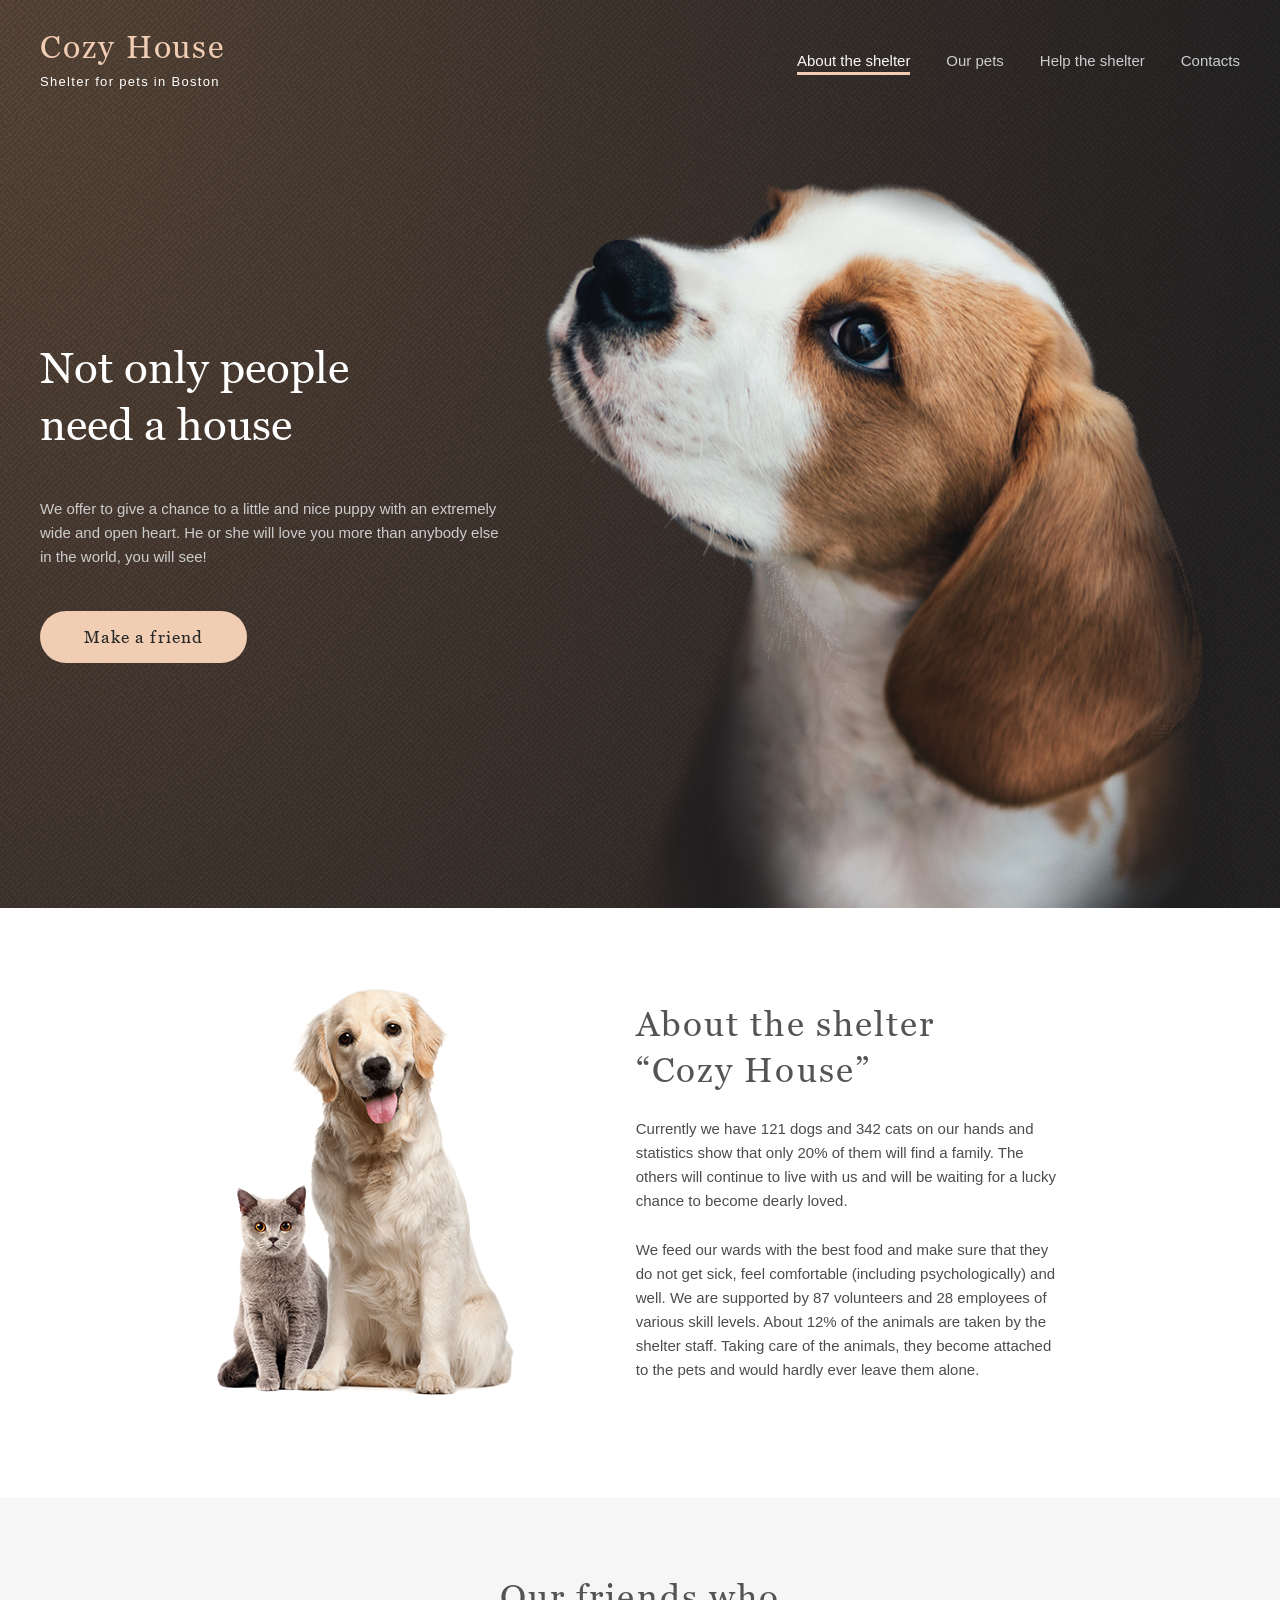
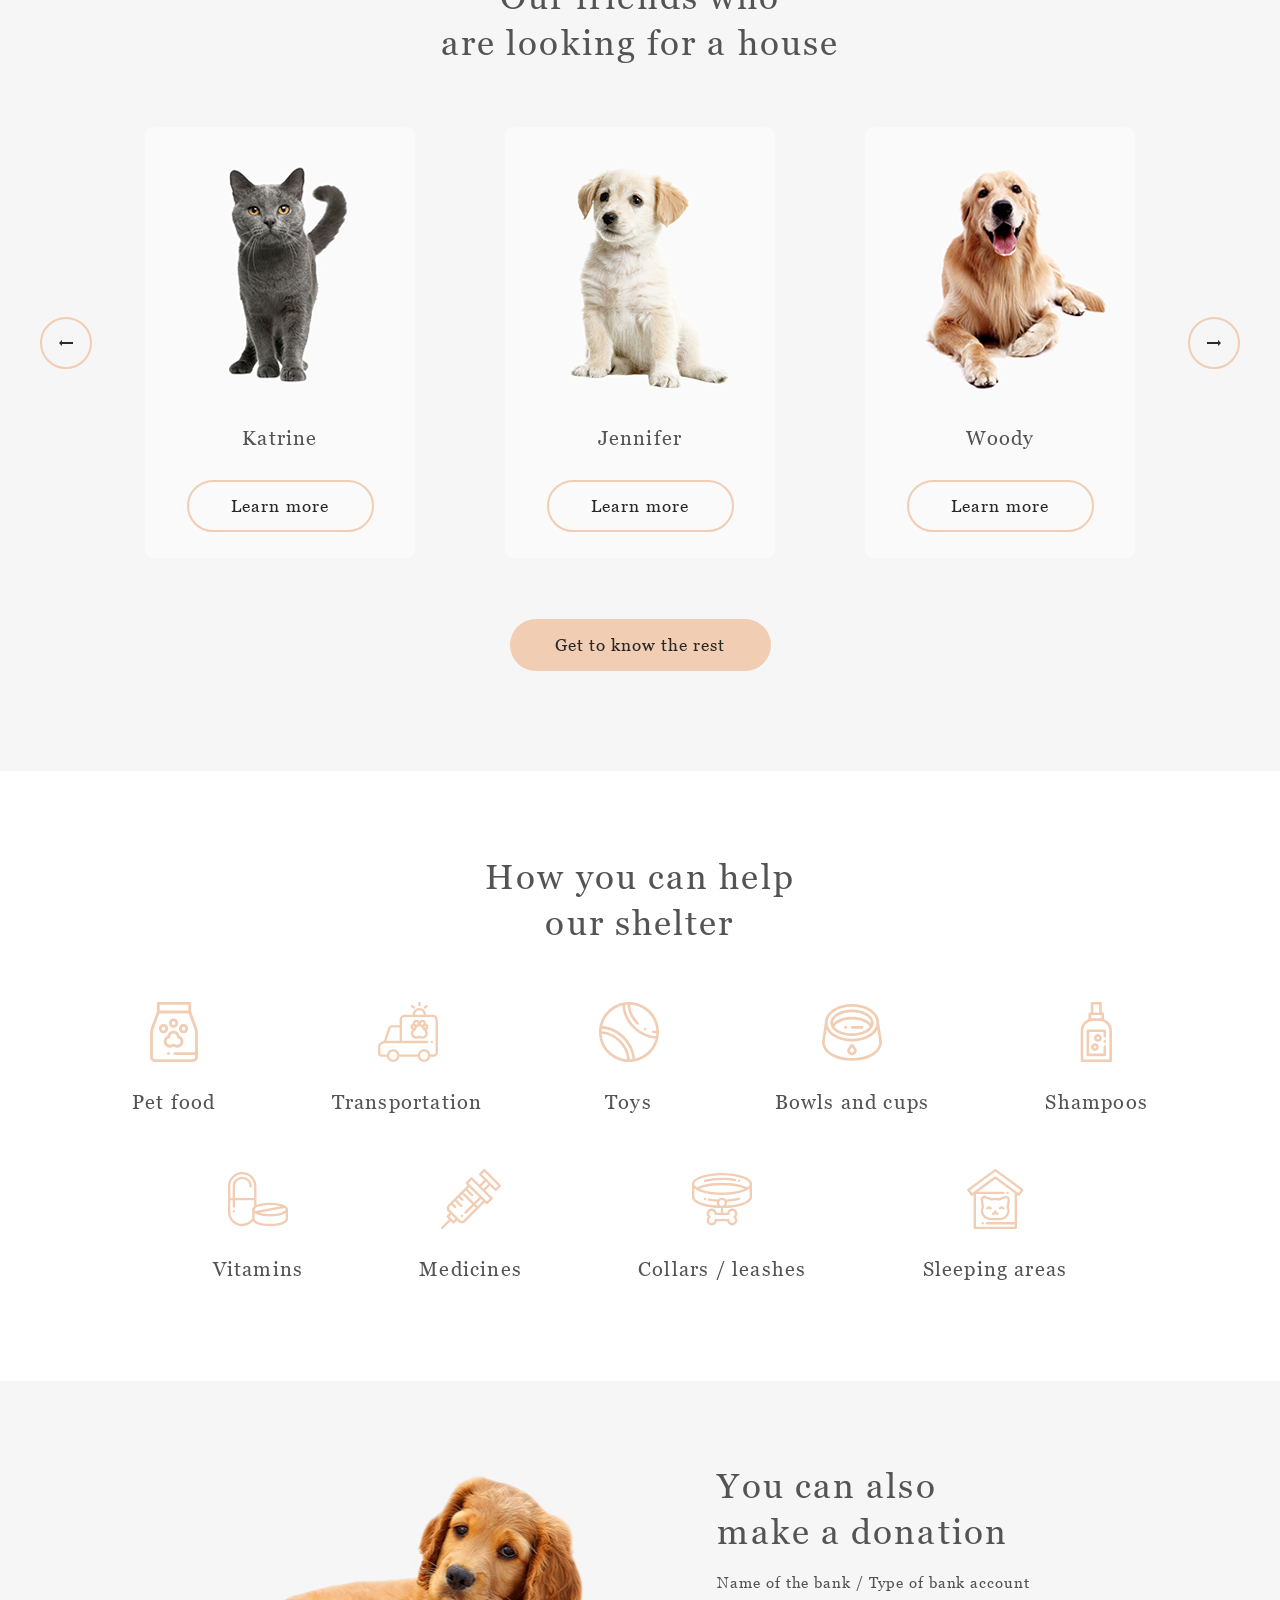
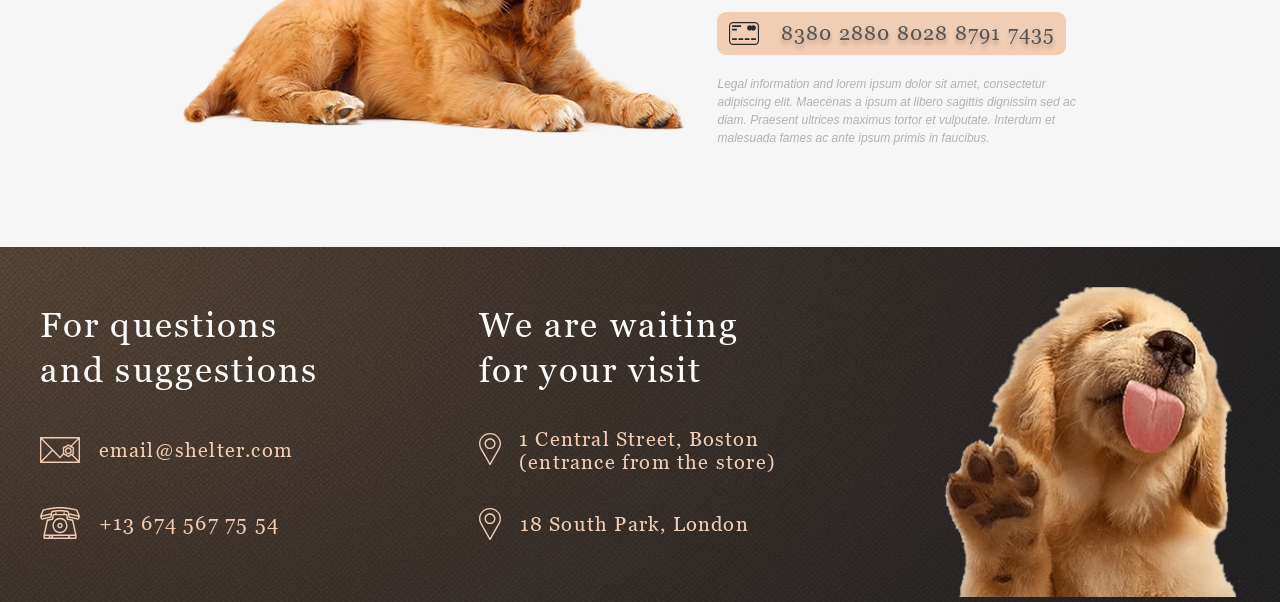
==== commit 04d769ec: "fix: check validation (Mon, Jun 22, 2026 12:00:12 AM)" ====
--- a/shelter/pages/main/index.html
+++ b/shelter/pages/main/index.html
@@ -7,7 +7,6 @@
   <meta name="viewport" content="width=device-width, initial-scale=1.0">
   <link href="../../assets/icons/favicon.ico" rel="shortcut icon">
   <link rel="stylesheet" href="style.css">
-  <link rel="stylesheet" href="carousel.css">
   <link rel="stylesheet" href="fonts.css">
   <link rel="stylesheet" href="media.css">
   <link rel="stylesheet" href="menu-burger.css">
@@ -18,8 +17,7 @@
 
 <body>
   <div class="container">
-    <div class="modal animate"></div>
-    <div class="modal-bar animate"></div>
+    <div class="modal"></div>
     <div class="burger-menu inactive">
       <ul class="burger-list">
         <li class="burger-item"><a class="burger-link active-link" href="#">About the shelter</a></li>
@@ -30,34 +28,6 @@
             onclick="document.getElementById('modal').style.display='block'" href="#">Modal</a></li> -->
       </ul>
     </div>
-    <!-- popup -->
-    <div class="popup animate-popup">
-      <button class="button-close">
-        <img src="../../assets/icons/close.svg" alt="close">
-      </button>
-      <div class="popup-pet">
-        <div class="popup-img">
-        </div>
-        <div class="popup-txt">
-          <h3 class="popup-head">Jennifer</h3>
-          <div>
-            <h4>Dog - Labrador</h4>
-            <p>Jennifer is a sweet 2 months old Labrador that is patiently waiting to find a new forever home.
-              This
-              girl really enjoys being able to go outside to run and play, but won't hesitate to play up a storm
-              in
-              the house if she has all of her favorite toys.</p>
-            <ul class="popup-list">
-              <li><span><b>Age:</b> 2 months</span></li>
-              <li><span><b>Inoculations:</b> none</span></li>
-              <li><span><b>Diseases:</b> none</span></li>
-              <li><span><b>Parasites</b>: none</span></li>
-            </ul>
-          </div>
-        </div>
-      </div>
-    </div>
-    <!-- popup end -->
     <header>
       <div class="page">
         <div class="logo">
@@ -75,18 +45,11 @@
             <li class="menu-item"><a href="#contact" class="menu-link">Contacts</a></li>
           </ul>
         </nav>
-        <!-- <div class="header-bar" onclick="menuToggle()"> -->
-        <div class="header-bar">
-          <span class="bar"></span>
-          <span class="bar"></span>
-          <span class="bar"></span>
-        </div>
-
-        <!-- <div class="header-bar">
+        <div class="header-bar" onclick="menuToggle()">
           <div class="bar1"></div>
           <div class="bar2"></div>
           <div class="bar3"></div>
-        </div> -->
+        </div>
 
       </div>
     </header>
@@ -123,35 +86,36 @@
       </section>
       <section class="pets" id="pets">
         <div class="page">
-          <button class="button-left" id="btn-left">
-            <img src="../../assets/icons/Arrow-left.svg" alt="Arrow-left">
-          </button>
           <h3>Our friends who <br>are looking for a house</h3>
-          <div class="carousel" id="carousel">
-            <div class="item" id="item-left">
-              <div class="content">
+          <div class="carousel-wrapper" id="carousel-wrapper">
+            <div class="carousel" id="carousel">
+              <button class="button-left">
+                <img src="../../assets/icons/Arrow-left.svg" alt="Arrow-left">
+              </button>
+              <div class="item" id="item-active">
+                <div class="card">
+                  <img src="../../assets/images/katrine.png" alt="katrine">
+                  <p>Katrine</p>
+                  <button>Learn more</button>
+                </div>
+                <div class="card">
+                  <img src="../../assets/images/jennifer.png" alt="jennifer">
+                  <p>Jennifer</p>
+                  <button>Learn more</button>
+                </div>
+                <div class="card">
+                  <img src="../../assets/images/woody.png" alt="woody">
+                  <p>Woody</p>
+                  <button>Learn more</button>
+                </div>
               </div>
-            </div>
-            <div class="item" id="item-active">
-              <div class="content">
-                <template id="template">
-                  <div data-pet="pet" data-id=1 class="card">
-                    <img class="pet-img" alt="pet">
-                    <p><span class="pets-name"></span></p>
-                    <button>Learn more</button>
-                  </div>
-                </template>
-              </div>
-            </div>
-            <div class="item" id="item-right">
-              <div class="content">
-              </div>
-            </div>
-          </div>
-          <button class="button-right" id="btn-right">
-            <img src="../../assets/icons/Arrow-right.svg" alt="Arrow-left">
-          </button>
-          <button class="rest" onclick="window.location.href='../pets/pets.html';">Get to know the rest</button>
+              <button class="button-right">
+                <img src="../../assets/icons/Arrow-right.svg" alt="Arrow-left">
+              </button>
+            </div>
+          </div>
+          <!-- <button>Get to know the rest</button> -->
+          <button onclick="window.location.href='../pets/pets.html';">Get to know the rest</button>
         </div>
       </section>
 
@@ -262,9 +226,7 @@
       </div>
     </footer>
   </div>
-  <script type="module" src="pets.js"></script>
-  <script type="module" src="popup.js"></script>
-
+  <script src="index.js"></script>
 </body>
 
 </html>
--- a/shelter/pages/main/style.css
+++ b/shelter/pages/main/style.css
@@ -12,14 +12,15 @@
 }
 
 :root {
-  --fonts-family: "ArialMT", Arial, Helvetica, sans-serif;
-  --fonts-family-else: "Georgia", serif;
+  --fonts-family: 'ArialMT', Arial, Helvetica, sans-serif;
+  --fonts-family-else: 'Georgia', serif;
 }
 
 .logo-title a:hover,
 .logo-title a:active {
   /* color: #FDDCC4; */
   color: #f76d0a;
+
 }
 
 a:hover,
@@ -32,8 +33,7 @@
 a,
 button,
 .credit-card,
-.card,
-.item {
+.card {
   transition: all 500ms ease-in-out;
 }
 
@@ -45,106 +45,39 @@
   background: rgba(82, 66, 66, 0.221);
 } */
 
+
 body {
   margin: 0 auto;
-  font-family: "ArialMT", Arial, Helvetica, sans-serif;
+  font-family: 'ArialMT', Arial, Helvetica, sans-serif;
   font-size: calc(20rem / 16);
 }
 
-.modal.animate,
-.modal-bar.animate {
+.modal {
+  display: none;
+  position: absolute;
+  z-index: 1;
+  width: 100%;
+  height: 100vh;
+  background: transparent;
+
   display: none;
   position: fixed;
-  z-index: 2;
+  z-index: 1;
   left: 0;
   top: 0;
   width: 100%;
   height: 100%;
   overflow: hidden;
-  background: rgba(41, 41, 41, 0.6);
-}
-
-.modal.animate {
-  z-index: 7;
-}
-
-.animate {
-  -webkit-animation: animatezoom 1.5s;
-  animation: animatezoom 1.5s;
-}
-
-.animateslow {
-  -webkit-animation: animatezoom 2.5s;
-  animation: animatezoom 2.5s;
-}
-
-@-webkit-keyframes animatezoom {
-  from {
-    opacity: 0;
-  }
-
-  to {
-    opacity: 1;
-  }
-}
-
-@keyframes animatezoom {
-  from {
-    opacity: 0;
-  }
-
-  to {
-    opacity: 1;
-  }
-}
-
-.animate-popup {
-  -webkit-animation: animatescale 1s;
-  animation: animatescale 1s;
-  /* opacity: 0; */
-}
-
-@-webkit-keyframes animatescale {
-  from {
-    -webkit-transform: scale(0);
-  }
-
-  to {
-    -webkit-transform: scale(1);
-  }
-}
-
-@keyframes animatescale {
-  from {
-    transform: scale(0);
-  }
-
-  to {
-    transform: scale(1);
-  }
-}
-
-/* ----------------------- */
-/* .hide-popup {
-  animation: popupaway 200ms;
-  display: flex;
-}
-
-@keyframes popupaway {
-  from {
-    display: block;
-    transform: scale(1);
-  }
-
-  to {
-    transform: scale(0);
-  }
-} */
-
-/* ------------------------- */
+  background-color: rgba(0, 0, 0, 0.8);
+  /*Черный с непрозрачностью */
+}
+
 .container {
   display: flex;
   position: relative;
+  /* max-width: 1280px; */
+  /* box-sizing: content-box; */
+  /* padding: 0 3.125%; */
   max-width: 100%;
   margin: 0 auto;
   flex-direction: column;
@@ -153,7 +86,7 @@
 
 h2,
 h3 {
-  font-family: "Georgia";
+  font-family: 'Georgia';
   font-style: normal;
   font-weight: 400;
   font-size: 2.1875rem;
@@ -163,16 +96,6 @@
   color: #545454;
 }
 
-h4 {
-  font-family: "Georgia";
-  font-style: normal;
-  font-weight: 400;
-  font-size: 20px;
-  line-height: 115%;
-  letter-spacing: 0.06em;
-  color: #000000;
-}
-
 .page {
   display: flex;
   max-width: 1200px;
@@ -181,87 +104,6 @@
   /* width: calc(1200 / 1280 * 100%); */
 }
 
-/* ----------popup----------- */
-.popup.animate-popup {
-  /* display: flex; */
-  display: none;
-  position: fixed;
-  /* margin: -38px -52px 0 0; */
-  z-index: 10;
-  max-width: 952px;
-  width: 100%;
-  max-height: 552px;
-  height: 552px;
-  justify-content: left;
-  align-items: flex-end;
-  /* opacity: 1; */
-  transition: all 1s;
-  /* top: 50%; */
-  /* transform: translate(-50% -50%); */
-}
-
-.popup-pet {
-  /* border: 1px solid black; */
-  display: grid;
-  grid-template-columns: 55% 39.5%;
-  column-gap: 34px;
-  max-width: 900px;
-  width: 100%;
-
-  height: 500px;
-  /* height: 26.3vw; */
-  box-shadow: 0px 2px 35px 14px rgba(13, 13, 13, 0.04);
-  background: #fafafa;
-  border-radius: 9px;
-}
-
-.popup-img {
-  padding: 0 50px 0 0;
-  height: auto;
-  background: url("../../assets/images/jennifer.png") center/cover no-repeat;
-  border-radius: 9px 0px 0px 9px;
-}
-
-.popup-txt .popup-head {
-  text-align: left;
-  padding: 53px 0 10px 0;
-  /* padding: 53px 50px 10px 0; */
-}
-
-.popup-txt div {
-  display: grid;
-  row-gap: 40px;
-}
-
-.popup-txt div p {
-  font-family: "Georgia";
-  font-style: normal;
-  font-weight: 400;
-  font-size: 15px;
-  line-height: 110%;
-  letter-spacing: 0.06em;
-  color: #000000;
-}
-
-.popup-list {
-  display: grid;
-  row-gap: 11px;
-  padding: 0 0 0 15px;
-  font-family: "Georgia";
-  font-style: normal;
-  font-weight: 400;
-  font-size: 15px;
-  line-height: 110%;
-  letter-spacing: 0.06em;
-  letter-spacing: 1.3px;
-  color: #f1cdb3;
-}
-
-.popup-list span {
-  color: #000000;
-}
-
-/* ---------popup-end------- */
 header {
   display: flex;
   max-width: 100%;
@@ -284,31 +126,31 @@
 .logo-title {
   display: flex;
   align-items: center;
-  font-family: "Georgia";
+  font-family: 'Georgia';
   font-style: normal;
   font-weight: 400;
   /* font-size: 32px; */
   font-size: 32px;
   line-height: 110%;
   letter-spacing: 0.06em;
-  color: #f1cdb3;
+  color: #F1CDB3;
 }
 
 .logo-title a {
   text-decoration: none;
-  color: #f1cdb3;
+  color: #F1CDB3;
   /* -webkit-text-stroke: 0.5px #000000; */
   /* text-shadow: 0px 4px 4px rgba(0, 0, 0, 0.25); */
 }
 
 .logo-subtitle {
-  font-family: "Arial";
+  font-family: 'Arial';
   font-style: normal;
   font-weight: 400;
   font-size: 13px;
   line-height: 34px;
   letter-spacing: 0.1em;
-  color: #ffffff;
+  color: #FFFFFF;
 }
 
 /* h1 span {
@@ -328,12 +170,14 @@
 .nav {
   width: 36.9%;
   width: calc(443 / 1200 * 100%);
+
 }
 
 .menu-list {
   display: flex;
   justify-content: space-between;
 }
+
 
 .nav li {
   /* по горизонтали */
@@ -342,15 +186,15 @@
 
 .nav li a:hover {
   cursor: pointer;
-  color: #fafafa;
+  color: #FAFAFA;
 }
 
 .menu-link {
   text-decoration: none;
   padding: 0 0 3px;
-  color: #cdcdcd;
+  color: #CDCDCD;
   border: none;
-  font-family: "Arial";
+  font-family: 'Arial';
   font-style: normal;
   font-weight: 400;
   font-size: 15px;
@@ -358,13 +202,14 @@
 }
 
 .menu-link.active {
-  color: #fafafa;
+  color: #FAFAFA;
   pointer-events: none;
 
   border: 3px solid;
   border-width: 0px 0px 3px;
-  border-color: transparent transparent #f1cdb3 transparent;
-}
+  border-color: transparent transparent #F1CDB3 transparent;
+}
+
 
 /* ------------main--------------- */
 main {
@@ -380,9 +225,7 @@
   width: 100%;
   margin: -90px auto 0;
   padding: 90px 0 0 0;
-  background:
-    url("../../assets/images/noise_transparent@2x.png"),
-    radial-gradient(100% 215.42% at 0% 0%, #5b483a 0%, #262425 100%), #211f20;
+  background: url('../../assets/images/noise_transparent@2x.png'), radial-gradient(100% 215.42% at 0% 0%, #5B483A 0%, #262425 100%), #211F20;
 }
 
 .bigl .page {
@@ -401,33 +244,34 @@
 .bigl-text h1:first-child {
   /* padding: 0 150px 0 0; */
   padding: 0;
-  font-family: "Georgia";
+  font-family: 'Georgia';
   font-style: normal;
   font-weight: 400;
   /* font-size: 44px; */
   font-size: 2.75rem;
   line-height: 130%;
-  color: #ffffff;
-}
+  color: #FFFFFF;
+}
+
 
 .bigl-text p:nth-child(2) {
-  font-family: "Arial";
+  font-family: 'Arial';
   font-style: normal;
   font-weight: 400;
   /* font-size: 15px; */
   font-size: 0.9375rem;
   line-height: 160%;
-  color: #cdcdcd;
+  color: #CDCDCD;
 }
 
 .bigl-btn {
   width: 207px;
   height: 52px;
-  background: #f1cdb3;
+  background: #F1CDB3;
   border-radius: 100px;
   border: none;
 
-  font-family: "Georgia";
+  font-family: 'Georgia';
   font-style: normal;
   font-weight: 400;
   /* font-size: 17px; */
@@ -439,7 +283,7 @@
 
 /* .bigl-btn:hover { */
 button:hover {
-  background: #fddcc4;
+  background: #FDDCC4;
   cursor: pointer;
 }
 
@@ -460,6 +304,7 @@
   justify-content: flex-start;
 }
 
+
 .about-picture img {
   max-width: 300px;
   max-height: 408px;
@@ -479,130 +324,96 @@
 
 .about-text p:nth-child(2),
 .about-text p:nth-child(3) {
-  font-family: "Arial";
+  font-family: 'Arial';
   font-style: normal;
   font-weight: 400;
   /* font-size: 15px; */
   font-size: 0.9375rem;
   line-height: 160%;
-  color: #4c4c4c;
+  color: #4C4C4C;
 }
 
 /* ----------pets----------- */
 section.pets {
   /* height: 877px; */
-  background: #f6f6f6;
+  background: #F6F6F6;
 }
 
 section.pets .page {
-  /* padding: 77px 0 38px; */
   padding: 77px 0 100px;
   align-items: center;
   flex-direction: column;
-  justify-content: center;
   height: 100%;
   gap: 61px;
+}
+
+section.pets .page h3 {
+  text-align: center;
+}
+
+.carousel-wrapper {
+  width: 3600px;
+}
+
+.carousel {
+  display: flex;
+  align-items: center;
+  justify-content: space-between;
+  margin: 0 auto;
   position: relative;
-  overflow: hidden;
-}
-
-section.pets > .page > h3 {
-  text-align: center;
-}
-
-.carousel {
-  display: flex;
+  width: 100%;
   max-width: 1200px;
-  width: 100%;
-  /* flex-wrap: nowrap; */
-  position: relative;
-  left: -1200px;
 }
 
 .button-left,
-.button-right,
-.button-close {
+.button-right {
   display: flex;
   justify-content: center;
   align-items: center;
   position: absolute;
-  z-index: 1;
   width: 52px;
   height: 52px;
-  top: 51%;
+  top: 50%;
   transform: translateY(-50%);
-  border: 2px solid #f1cdb3;
+  border: 2px solid #F1CDB3;
   border-radius: 100px;
-  background: #f6f6f6;
-}
-
-.button-left {
-  left: 25.2%;
-  left: 0;
+  background: #F6F6F6;
 }
 
 .button-right {
-  right: 25.2%;
   right: 0;
 }
 
-.button-close {
-  top: 5%;
-  right: 1%;
-}
-
 .button-left:hover,
-.button-right:hover,
-.button-close:hover {
-  background: #fddcc4;
-  border: 2px solid #fddcc4;
+.button-right:hover {
+  background: #FDDCC4;
+  border: 2px solid #FDDCC4;
   cursor: pointer;
 }
 
 .item {
-  position: relative;
-  display: flex;
-  min-width: 100%;
-  justify-content: center;
-}
-
-.content {
+  margin: 0 auto;
   display: flex;
   width: 82.5%;
   justify-content: space-between;
 }
 
-/* *** */
-/* .item .content .card:nth-child(2),
-.item .content .card:nth-child(3) {
-  display: none;
-} */
-
-/* .card.animate {
+.card {
   display: grid;
   gap: 30px;
   border-radius: 9px;
   background: #FAFAFA;
   cursor: pointer;
   justify-content: center;
-} */
-
-.card {
-  display: grid;
-  gap: 30px;
-  border-radius: 9px;
-  background: #fafafa;
-  cursor: pointer;
-  justify-content: center;
 }
 
 .card:hover {
   box-shadow: 0px 4px 4px rgba(0, 0, 0, 0.25);
-  background: #ffffff;
+  background: #FFFFFF;
 }
 
 .card:hover button {
-  background: #fddcc4;
+  background: #FDDCC4;
   border: none;
   transition: all 500ms ease-in-out;
 }
@@ -613,13 +424,11 @@
   width: 100%;
   height: auto;
   border-radius: 9px 9px 0px 0px;
-  opacity: 1;
-  /* transition: all 500ms ease-in-out; */
 }
 
 .card p {
   text-align: center;
-  font-family: "Georgia";
+  font-family: 'Georgia';
   font-style: normal;
   font-weight: 400;
   /* font-size: 20px; */
@@ -634,9 +443,9 @@
   margin: 0 auto 26px;
   width: 187px;
   height: 52px;
-  border: 2px solid #f1cdb3;
+  border: 2px solid #F1CDB3;
   border-radius: 100px;
-  font-family: "Georgia";
+  font-family: 'Georgia';
   font-style: normal;
   font-weight: 400;
   font-size: 17px;
@@ -644,20 +453,20 @@
   line-height: 130%;
   letter-spacing: 0.06em;
   color: #292929;
-  background: #fafafa;
+  background: #FAFAFA;
 }
 
 .card button:hover {
   border: none;
 }
 
-.pets .page > button.rest {
+.pets .page>button {
   width: 261px;
   height: 52px;
-  background: #f1cdb3;
+  background: #F1CDB3;
   border-radius: 100px;
   border: none;
-  font-family: "Georgia";
+  font-family: 'Georgia';
   font-style: normal;
   font-weight: 400;
   /* font-size: 17px; */
@@ -667,11 +476,8 @@
   color: #292929;
 }
 
-/* #pets > div > button.button-right */
-/* #pets > div > button.button-left */
-
-.pets .page > button.rest:hover {
-  background: #fddcc4;
+.pets .page>button:hover {
+  background: #FDDCC4;
   cursor: pointer;
   border: none;
 }
@@ -679,7 +485,7 @@
 /* ------help---------- */
 section.help {
   /* height: 611px; */
-  background: #ffffff;
+  background: #FFFFFF;
 }
 
 section.help .page {
@@ -721,7 +527,7 @@
 .some h4 {
   padding: 24px 0 0 0;
   text-align: center;
-  font-family: "Georgia";
+  font-family: 'Georgia';
   font-style: normal;
   font-weight: 400;
   /* font-size: 20px; */
@@ -733,7 +539,7 @@
 
 /* ---------donation----------- */
 section.donation {
-  background: #f6f6f6;
+  background: #F6F6F6;
 }
 
 section.donation .page {
@@ -763,7 +569,7 @@
 
 .donation-text h3:first-child {
   text-align: left;
-  font-family: "Georgia";
+  font-family: 'Georgia';
   font-style: normal;
   font-weight: 400;
   /* font-size: 35px; */
@@ -778,15 +584,16 @@
   justify-content: space-around;
   width: 349px;
   height: 43px;
-  background: #f1cdb3;
+  background: #F1CDB3;
   border-radius: 9px;
   border: none;
 }
 
 .credit-card:hover {
-  background: #fddcc4;
+  background: #FDDCC4;
   cursor: pointer;
 }
+
 
 /* .credit-card img:first-child+img {
   padding-top: 8px;
@@ -799,7 +606,7 @@
 .credit-card span {
   color: #545454;
 
-  font-family: "Georgia";
+  font-family: 'Georgia';
   font-style: normal;
   font-weight: 400;
   /* font-size: 20px; */
@@ -811,7 +618,7 @@
 
 .donation-text p:nth-child(2) {
   text-align: left;
-  font-family: "Georgia";
+  font-family: 'Georgia';
   font-style: normal;
   font-weight: 400;
   /* font-size: 15px; */
@@ -822,12 +629,12 @@
 }
 
 .donation-text p:nth-child(4) {
-  font-family: "Arial";
+  font-family: 'Arial';
   font-style: italic;
   font-weight: 400;
   font-size: 12px;
   line-height: 18px;
-  color: #b2b2b2;
+  color: #B2B2B2;
 }
 
 /* ---------footer-------- */
@@ -840,18 +647,16 @@
   /* width: 100%; */
   /* ------row------ */
   justify-content: center;
-  background:
-    url("../../assets/images/noise_transparent@2x.png"),
-    radial-gradient(100% 215.42% at 0% 0%, #5b483a 0%, #262425 100%), #211f20;
-
-  font-family: "Georgia";
+  background: url('../../assets/images/noise_transparent@2x.png'), radial-gradient(100% 215.42% at 0% 0%, #5B483A 0%, #262425 100%), #211F20;
+
+  font-family: 'Georgia';
   font-style: normal;
   font-weight: 400;
   font-size: 20px;
   font-size: 1.25rem;
   line-height: 115%;
   letter-spacing: 0.06em;
-  color: #f1cdb3;
+  color: #F1CDB3;
 }
 
 footer .page {
@@ -876,9 +681,8 @@
 
 .question h2,
 .question h3,
-.waiting h2,
 .waiting h3 {
-  color: #ffffff;
+  color: #FFFFFF;
 }
 
 .mail img,
@@ -896,7 +700,7 @@
 .address1,
 .address2 {
   text-decoration: none;
-  color: #f1cdb3;
+  color: #F1CDB3;
 }
 
 /* ---------second column------ */
@@ -920,11 +724,11 @@
 
 .address1,
 .address2 {
-  font-family: "Georgia";
+  font-family: 'Georgia';
   font-style: normal;
   font-weight: 400;
   /* font-size: 20px; */
   font-size: 1.25rem;
   line-height: 115%;
   letter-spacing: 0.06em;
-}
+}
--- a/shelter/pages/main/media.css
+++ b/shelter/pages/main/media.css
@@ -1,419 +1,298 @@
-@media screen and (max-width: 1280px) {
-  html {
-    font-size: 16px;
-  }
-
-  .container {
-    max-width: 100%;
-  }
-
-  .page {
-    width: calc(1200 / 1280 * 100%);
-  }
-}
-
-@media screen and (max-width: 1210px) {
-  .page {
-    /* width: calc(1800 / 1210 * 100%); */
-    width: calc(1100 / 1210 * 100%);
-  }
-
-  .button-left,
-  .button-right {
-    position: absolute;
-  }
-
-  .button-left {
-    left: 0;
-  }
-
-  .button-right {
-    right: 0;
-  }
-
-  .carousel {
-    max-width: 1100px;
-    width: 100%;
-    left: -1100px;
-  }
-
-  .item {
-    margin: 0 auto;
-    display: flex;
-    justify-content: center;
-    /* gap: 10px; */
-  }
-
-  .content {
-    justify-content: center;
-    column-gap: 26px;
-  }
-
-  .item .content .card:nth-child(3) {
-    display: none;
-  }
-}
-
-@media screen and (max-width: 1150px) {
-  .page {
-    width: calc(1090 / 1150 * 100%);
-  }
-
-  .carousel {
-    max-width: 1090px;
-    width: 100%;
-    left: -1090px;
-  }
-
-  footer .page {
-    column-gap: 8rem;
-  }
-}
-
-@media screen and (max-width: 1080px) {
-  .page {
-    width: calc(1000 / 1080 * 100%);
-  }
-
-  .carousel {
-    max-width: 1000px;
-    width: 100%;
-    left: -1000px;
-  }
-
-  .button-left {
-    left: 0%;
-  }
-
-  .button-right {
-    right: 0%;
-  }
-}
-
-@media screen and (max-width: 950px) {
-  .page {
-    width: calc(900 / 950 * 100%);
-  }
-
-  .carousel {
-    max-width: 900px;
-    width: 100%;
-    left: -900px;
-  }
-}
-
-@media screen and (max-width: 850px) {
-  .page {
-    width: calc(800 / 850 * 100%);
-  }
-
-  .carousel {
-    max-width: 800px;
-    width: 100%;
-    left: -800px;
-  }
-}
-
-/*  -------- 768 ------------   */
-
-/* @media screen and (max-width: 1070px) { */
-@media screen and (max-width: 768px) {
-  html {
-    font-size: 16px;
-  }
-
-  .container {
-    max-width: 768px;
-    max-width: 100%;
-  }
-
-  .page {
-    width: calc(708 / 768 * 100%);
-  }
-
-  /* ----------pets----------- */
-  section.pets .page {
-    padding: 80px 0 100px;
-  }
-
-  .carousel {
-    max-width: 708px;
-    width: 100%;
-    left: -708px;
-  }
-
-  .content {
-    justify-content: center;
-    column-gap: 40px;
-  }
-
-  .button-left,
-  .button-right {
-    top: 51%;
-  }
-
-  /* .item .card:nth-child(3) {
+ @media screen and (max-width: 1280px) {
+   html {
+     font-size: 16px;
+   }
+
+   .container {
+     max-width: 100%;
+   }
+
+   .page {
+     width: calc(1200 / 1280 * 100%);
+   }
+ }
+
+
+ @media screen and (max-width: 1210px) {
+   .page {
+     width: calc(1800 / 1210 * 100%);
+   }
+
+   .button-left,
+   .button-right {
+     position: absolute;
+   }
+
+   .button-left {
+     left: 22%;
+   }
+
+   .button-right {
+     right: 22%;
+   }
+
+   .item {
+     margin: 0 auto;
+     display: flex;
+     justify-content: center;
+     gap: 10px;
+   }
+
+   .item .card:nth-child(3) {
      display: none;
-   } */
-  .item .content .card:nth-child(3) {
-    display: none;
-  }
-
-  /* -------------------------- */
-  .item {
-    margin: 0 auto;
-    display: flex;
-    justify-content: center;
-  }
-
-  .content {
-    justify-content: center;
-    column-gap: 26px;
-  }
-
-  /* ----------------------------- */
-
-  /* ---было изменено для --max-width: 1210px --- */
-  /* .item {
+   }
+ }
+
+
+ @media screen and (max-width: 1150px) {
+   .page {
+     width: calc(1090 / 1150 * 100%);
+   }
+
+   footer .page {
+     column-gap: 8rem;
+   }
+ }
+
+
+ @media screen and (max-width: 1080px) {
+   .page {
+     width: calc(1000 / 1080 * 100%);
+   }
+
+   .button-left {
+     left: 0%;
+   }
+
+   .button-right {
+     right: 0%;
+   }
+ }
+
+ /*  -------- 768 ------------   */
+
+ @media screen and (max-width: 1070px) {
+   html {
+     font-size: 16px;
+   }
+
+   .container {
+     max-width: 768px;
+     max-width: 100%;
+   }
+
+   header {
+     padding: 28px 0 0;
+   }
+
+   .logo-title {
+     /* font-size: 32px; */
+     line-height: 124%;
+   }
+
+   .logo-subtitle {
+     /* font-size: 13px; */
+     line-height: 30px;
+   }
+
+   .page {
+     width: calc(708 / 768 * 100%);
+   }
+
+   .nav {
+     width: calc(443 / 708 * 100%);
+   }
+
+   /* ---------bigl----------- */
+   .bigl {
+     max-height: 1165px;
+     /* height: 908px; */
+     width: 100%;
+     margin: -90px auto 0;
+     padding: 90px 0 0 0;
+   }
+
+
+   .bigl .page {
+     grid-template-columns: 100%;
+     grid-template-rows: 27.9% 48.68%;
+     gap: 100px;
+     justify-items: right;
+   }
+
+   .bigl-text {
+     padding: 106px 0 0 0;
+     justify-items: center;
+   }
+
+   .bigl-text h1:first-child {
+     padding: 0 150px 0 0;
+   }
+
+   .bigl-text p:nth-child(2) {
+     width: 65%;
+   }
+
+   .bigl-picture img {
+     max-width: 569px;
+     max-height: 593px;
+
+     width: 100%;
+     height: auto;
+   }
+
+   /* ---------about---------- */
+   section.about.page {
+     padding: 67px 0 138px;
+     width: 56%;
+     max-height: 1048px;
+     display: grid;
+     row-gap: 4.3rem;
+     grid-template-columns: 100%;
+     grid-template-rows: 48.22% 51.77%;
+     justify-items: center;
+   }
+
+   .about-picture {
+     order: 2;
+   }
+
+   .about-picture img {
+     max-width: 300px;
+     max-height: 408px;
+     width: 100%;
+     height: auto;
+   }
+
+   .about-text {
+     /* display: grid; */
+     gap: 10px;
+     order: 1;
+   }
+
+   .about-text h2,
+   .about-text h3 {
+     padding: 14px 60px 0 0;
+   }
+
+   /* ----------pets----------- */
+   section.pets .page {
+     padding: 80px 0 100px;
+   }
+
+   .carousel {
+     width: 100%;
+     max-width: 708px;
+   }
+
+   .button-left,
+   .button-right {
+     top: 51%;
+   }
+
+   .item .card:nth-child(3) {
+     display: none;
+   }
+
+   /* ---было изменено для --max-width: 1210px --- */
+   .item {
      margin: 0 auto;
      display: flex;
-     justify-content: center;
-     gap: 40px;
-    } */
-  /* justify-content: space-between; */
-  /* gap: 0; */
-
-  /* ----popup----- */
-  .popup.animate-popup {
-    max-width: 682px;
-    width: 100%;
-    max-height: 402px;
-    min-height: 402px;
-  }
-
-  .popup-pet {
-    grid-template-columns: 55% 41.5%;
-    column-gap: 15px;
-    max-width: 628px;
-    width: 100%;
-    height: 351px;
-  }
-
-  .popup-img {
-    padding: 0 0 0 0;
-    height: 350px;
-    width: 350px;
-  }
-
-  .popup-txt .popup-head {
-    text-align: left;
-    padding: 10px 0 10px 0;
-  }
-
-  .popup-txt div {
-    display: grid;
-    row-gap: 20px;
-    font-size: 20px;
-  }
-
-  .popup-txt div p {
-    font-size: 13px;
-    line-height: 110%;
-    letter-spacing: 0.06em;
-  }
-
-  .popup-list {
-    row-gap: 5px;
-    padding: 0 0 0 15px;
-    font-size: 15px;
-    line-height: 110%;
-    letter-spacing: 1.8px;
-  }
-
-  .button-close {
-    top: 6%;
-    right: 1.5%;
-  }
-
-  /* ------popup------ */
-  header {
-    padding: 28px 0 0;
-  }
-
-  .logo-title {
-    /* font-size: 32px; */
-    line-height: 124%;
-  }
-
-  .logo-subtitle {
-    /* font-size: 13px; */
-    line-height: 30px;
-  }
-
-  .nav {
-    width: calc(443 / 708 * 100%);
-  }
-
-  /* ---------bigl----------- */
-  .bigl {
-    max-height: 1165px;
-    /* height: 908px; */
-    width: 100%;
-    margin: -90px auto 0;
-    padding: 90px 0 0 0;
-  }
-
-  .bigl .page {
-    grid-template-columns: 100%;
-    grid-template-rows: 27.9% 48.68%;
-    gap: 100px;
-    justify-items: right;
-  }
-
-  .bigl-text {
-    padding: 106px 0 0 0;
-    justify-items: center;
-  }
-
-  .bigl-text h1:first-child {
-    padding: 0 150px 0 0;
-  }
-
-  .bigl-text p:nth-child(2) {
-    width: 65%;
-  }
-
-  .bigl-picture img {
-    max-width: 569px;
-    max-height: 593px;
-
-    width: 100%;
-    height: auto;
-  }
-
-  /* ---------about---------- */
-  section.about.page {
-    padding: 67px 0 138px;
-    width: 56%;
-    max-height: 1048px;
-    display: grid;
-    row-gap: 4.3rem;
-    grid-template-columns: 100%;
-    grid-template-rows: 48.22% 51.77%;
-    justify-items: center;
-  }
-
-  .about-picture {
-    order: 2;
-  }
-
-  .about-picture img {
-    max-width: 300px;
-    max-height: 408px;
-    width: 100%;
-    height: auto;
-  }
-
-  .about-text {
-    /* display: grid; */
-    gap: 10px;
-    order: 1;
-  }
-
-  .about-text h2,
-  .about-text h3 {
-    padding: 14px 60px 0 0;
-  }
-
-  /* ------help---------- */
-  section.help .page {
-    padding: 84px 0 100px;
-    align-items: center;
-    flex-direction: column;
-    height: 100%;
-    gap: 59px;
-  }
-
-  .gifts {
-    display: flex;
-    flex: 1 1 100%;
-    justify-content: center;
-    width: 100%;
-    flex-wrap: wrap;
-
-    max-width: 708px;
-    column-gap: 3.75rem;
-    /* 60px; */
-    row-gap: 3.5rem;
-    /* 56px; */
-  }
-
-  .some {
-    text-align: center;
-    width: 24%;
-    /* width: calc(170 / 708 * 100%); */
-  }
-
-  /* ---------donation----------- */
-  section.donation .page {
-    padding: 83px 0 100px;
-    /* display: grid; */
-    grid-template-columns: 100%;
-    grid-template-rows: 36.01% 33.33%;
-    justify-items: center;
-    row-gap: 7.75rem;
-    /* 124px; */
-    max-width: 708px;
-    max-height: 783px;
-  }
-
-  .donation-picture {
-    padding: 0;
-    order: 2;
-  }
-
-  .donation-text {
-    /* display: grid; */
-    order: 1;
-    row-gap: 19px;
-    justify-items: left;
-    width: 54%;
-  }
-
-  .credit-card {
-    /* display: flex; */
-    /* align-items: center; */
-    justify-content: space-between;
-    /* width: 350px; */
-    /* height: 43px; */
-    padding: 0 17px 0 5px;
-  }
-
-  /* ---------footer-------- */
-  footer {
-    max-height: 639px;
-  }
-
-  footer .page {
-    display: grid;
-    column-gap: 3.5rem;
-    /* 56px; */
-    row-gap: 4.5rem;
-    /* 72px; */
-    grid-template-columns: 40% 43%;
-    grid-template-rows: 40% 51%;
-    justify-content: center;
-  }
-
-  .dog-picture {
-    padding: 0;
-    grid-column: 1 / span 2;
-    display: flex;
-    justify-content: center;
-  }
-
-  .question,
-  .waiting {
-    padding: 32px 0 0;
-  }
-}
+     justify-content: space-between;
+     /* justify-content: center; */
+     /* gap: 10px; */
+     gap: 0;
+   }
+
+   /* ------help---------- */
+   section.help .page {
+     padding: 84px 0 100px;
+     align-items: center;
+     flex-direction: column;
+     height: 100%;
+     gap: 59px;
+   }
+
+   .gifts {
+     display: flex;
+     flex: 1 1 100%;
+     justify-content: center;
+     width: 100%;
+     flex-wrap: wrap;
+
+     max-width: 708px;
+     column-gap: 3.75rem;
+     /* 60px; */
+     row-gap: 3.5rem;
+     /* 56px; */
+   }
+
+   .some {
+     text-align: center;
+     width: 24%;
+     /* width: calc(170 / 708 * 100%); */
+   }
+
+   /* ---------donation----------- */
+   section.donation .page {
+     padding: 83px 0 100px;
+     /* display: grid; */
+     grid-template-columns: 100%;
+     grid-template-rows: 36.01% 33.33%;
+     justify-items: center;
+     row-gap: 7.75rem;
+     /* 124px; */
+     max-width: 708px;
+     max-height: 783px;
+   }
+
+   .donation-picture {
+     padding: 0;
+     order: 2;
+   }
+
+   .donation-text {
+     /* display: grid; */
+     order: 1;
+     row-gap: 19px;
+     justify-items: left;
+     width: 54%;
+   }
+
+   .credit-card {
+     /* display: flex; */
+     /* align-items: center; */
+     justify-content: space-between;
+     /* width: 350px; */
+     /* height: 43px; */
+     padding: 0 17px 0 5px;
+   }
+
+   /* ---------footer-------- */
+   footer {
+     max-height: 639px;
+   }
+
+   footer .page {
+     display: grid;
+     column-gap: 3.5rem;
+     /* 56px; */
+     row-gap: 4.5rem;
+     /* 72px; */
+     grid-template-columns: 40% 43%;
+     grid-template-rows: 40% 51%;
+     justify-content: center;
+   }
+
+   .dog-picture {
+     padding: 0;
+     grid-column: 1 / span 2;
+     display: flex;
+     justify-content: center;
+   }
+
+   .question,
+   .waiting {
+     padding: 32px 0 0;
+   }
+ }
--- a/shelter/pages/main/media320.css
+++ b/shelter/pages/main/media320.css
@@ -11,15 +11,19 @@
     width: calc(600 / 719 * 100%);
   }
 
+  .nav {
+    display: none;
+  }
+
+  .bigl-text h1:first-child {
+    padding: 0;
+  }
+
   .carousel {
-    max-width: 600px;
-    width: 100%;
-    left: -600px;
-  }
-
-  .content {
-    justify-content: center;
-    column-gap: 40px;
+    margin: 0 auto;
+    position: relative;
+    width: 100%;
+    max-width: 612px;
   }
 
   .item {
@@ -28,90 +32,22 @@
     justify-content: center;
   }
 
-  .item .content .card:nth-child(2),
-  .item .content .card:nth-child(3) {
+  .item .card:nth-child(2),
+  .item .card:nth-child(3) {
     display: none;
   }
 
-  /* .button-left,
+  .button-left,
   .button-right {
     position: absolute;
-  } */
+  }
 
   .button-left {
-    left: 0;
+    left: 19%;
   }
 
   .button-right {
-    right: 0;
-  }
-
-  /* ----popup----- */
-  .popup.animate-popup {
-    max-width: 270px;
-    width: 100%;
-    max-height: 393px;
-    min-height: 393px;
-  }
-
-  .popup-pet {
-    padding: 10px;
-    grid-template-columns: 100%;
-    max-width: 240px;
-    width: 100%;
-    /* height: 341px; */
-    height: 359px;
-    height: 370px;
-  }
-
-  .popup-img {
-    display: none;
-  }
-
-  .popup-txt .popup-head {
-    text-align: center;
-    padding: 10px 0 10px 0;
-  }
-
-  .popup-txt div {
-    display: grid;
-    justify-content: center;
-    justify-items: center;
-    row-gap: 20px;
-    font-size: 20px;
-  }
-
-  .popup-txt div h4 {
-    text-align: center;
-    font-size: 15px;
-  }
-
-  .popup-txt div p {
-    font-size: 13px;
-    line-height: 110%;
-    letter-spacing: 0.06em;
-  }
-
-  .popup-list {
-    row-gap: 5px;
-    padding: 0 0 0 15px;
-    font-size: 15px;
-    line-height: 110%;
-    letter-spacing: 1.8px;
-  }
-
-  .button-close {
-    top: 0;
-    right: 1.5%;
-  }
-
-  /* ------popup------ */
-  .nav {
-    display: none;
-  }
-
-  .bigl-text h1:first-child {
-    padding: 0;
+    right: 19%;
   }
 }
 
@@ -119,47 +55,6 @@
 @media screen and (max-width: 640px) {
   html {
     font-size: 14px;
-  }
-
-  .page {
-    width: calc(600 / 640 * 100%);
-  }
-
-  .carousel {
-    max-width: 600px;
-    width: 100%;
-    /* width: 600px; */
-    left: -600px;
-  }
-
-  .content {
-    /* justify-content: center; */
-    column-gap: 40px;
-  }
-
-  .item {
-    margin: 0 auto;
-    display: flex;
-    justify-content: center;
-  }
-
-  .item .content .card:nth-child(2),
-  .item .content .card:nth-child(3) {
-    display: none;
-  }
-
-  .button-left,
-  .button-right {
-    position: absolute;
-    top: 72%;
-  }
-
-  .button-left {
-    left: 18%;
-  }
-
-  .button-right {
-    right: 18%;
   }
 
   /* ---------about---------- */
@@ -189,6 +84,7 @@
     text-align: center;
   }
 
+
   .about-text p:nth-child(2),
   .about-text p:nth-child(3) {
     font-size: 15px;
@@ -202,6 +98,25 @@
     gap: 47px;
   }
 
+  .carousel {
+    margin: 0 auto;
+    position: relative;
+    width: 100%;
+    max-width: 320px;
+  }
+
+  .item .card:nth-child(2),
+  .item .card:nth-child(3) {
+    display: none;
+  }
+
+  .item {
+    margin: 0 auto;
+    display: flex;
+    /* width: 82.5%; */
+    justify-content: center;
+  }
+
   .card p {
     font-size: 20px;
     line-height: 23px;
@@ -212,11 +127,25 @@
     line-height: 130%;
   }
 
-  .pets .page > button {
+  .pets .page>button {
     margin: 72px 0 0 0;
     font-size: 17px;
     line-height: 130%;
     letter-spacing: 0.06em;
+  }
+
+  .button-left,
+  .button-right {
+    position: absolute;
+    top: 112%;
+  }
+
+  .button-left {
+    left: 21%;
+  }
+
+  .button-right {
+    right: 21%;
   }
 
   /* ---------donation----------- */
@@ -336,7 +265,7 @@
     column-gap: 19px;
   }
 
-  div.pin1 > div > img {
+  div.pin1>div>img {
     padding: 5px 0 0;
   }
 
@@ -349,7 +278,6 @@
 
   .question h2,
   .question h3,
-  .waiting h2,
   .waiting h3 {
     text-align: center;
     font-size: 25px;
@@ -369,6 +297,7 @@
     width: 100%;
     height: auto;
   }
+
 }
 
 /*   ---320----   */
@@ -377,128 +306,10 @@
     font-size: 14px;
   }
 
-  .page {
-    width: calc(300 / 320 * 100%);
-  }
-
   .container {
     /* max-width: 320px; */
     max-width: 100%;
   }
-
-  .carousel {
-    max-width: 320px;
-    width: 100%;
-    /* width: 320px; */
-    left: -320px;
-  }
-
-  .item {
-    margin: 0 auto;
-    display: flex;
-    /* width: 82.5%; */
-    justify-content: center;
-  }
-
-  .content {
-    justify-content: center;
-    column-gap: 0;
-  }
-
-  .button-left,
-  .button-right {
-    position: absolute;
-    top: 72%;
-  }
-
-  .button-left {
-    left: 18%;
-  }
-
-  .button-right {
-    right: 18%;
-  }
-
-  .item .content .card:nth-child(2),
-  .item .content .card:nth-child(3) {
-    display: flex;
-  }
-
-  #item-left .content .card:nth-child(2),
-  #item-left .content .card:nth-child(3) {
-    display: none;
-  }
-
-  #item-active .content .card:nth-child(2),
-  #item-active .content .card:nth-child(3) {
-    display: none;
-  }
-
-  #item-right .content .card:nth-child(2),
-  #item-right .content .card:nth-child(3) {
-    display: none;
-  }
-
-  /* ----popup----- */
-  .popup.animate-popup {
-    max-width: 270px;
-    width: 100%;
-    max-height: 393px;
-    min-height: 393px;
-  }
-
-  .popup-pet {
-    padding: 10px;
-    grid-template-columns: 100%;
-    max-width: 240px;
-    width: 100%;
-    /* height: 341px; */
-    /* height: 359px; */
-    height: 364px;
-  }
-
-  .popup-img {
-    display: none;
-  }
-
-  .popup-txt .popup-head {
-    text-align: center;
-    padding: 10px 0 10px 0;
-  }
-
-  .popup-txt div {
-    display: grid;
-    justify-content: center;
-    justify-items: center;
-    row-gap: 20px;
-    font-size: 20px;
-  }
-
-  .popup-txt div h4 {
-    text-align: center;
-    font-size: 15px;
-  }
-
-  .popup-txt div p {
-    font-size: 13px;
-    line-height: 110%;
-    letter-spacing: 0.06em;
-  }
-
-  .popup-list {
-    row-gap: 5px;
-    padding: 0 0 0 15px;
-    font-size: 15px;
-    line-height: 110%;
-    letter-spacing: 1.8px;
-  }
-
-  .button-close {
-    top: 1%;
-    right: 1.5%;
-  }
-
-  /* ------popup------ */
 
   h2,
   h3 {
@@ -515,6 +326,10 @@
     /* font-size: 13px; */
     line-height: 30px;
     padding: 0 0 0 4px;
+  }
+
+  .page {
+    width: calc(300 / 320 * 100%);
   }
 
   /* ---------------------------------------------- */
@@ -570,6 +385,8 @@
     line-height: 130%;
     letter-spacing: 0.06em;
   }
+
+
 
   /* ---------about---------- */
   section.about.page {
@@ -606,6 +423,7 @@
     text-align: center;
   }
 
+
   .about-text p:nth-child(2),
   .about-text p:nth-child(3) {
     font-size: 15px;
@@ -619,6 +437,25 @@
     gap: 47px;
   }
 
+  .carousel {
+    margin: 0 auto;
+    position: relative;
+    width: 100%;
+    max-width: 320px;
+  }
+
+  .item .card:nth-child(2),
+  .item .card:nth-child(3) {
+    display: none;
+  }
+
+  .item {
+    margin: 0 auto;
+    display: flex;
+    /* width: 82.5%; */
+    justify-content: center;
+  }
+
   .card p {
     font-size: 20px;
     line-height: 23px;
@@ -629,11 +466,25 @@
     line-height: 130%;
   }
 
-  .pets .page > button {
+  .pets .page>button {
     margin: 72px 0 0 0;
     font-size: 17px;
     line-height: 130%;
     letter-spacing: 0.06em;
+  }
+
+  .button-left,
+  .button-right {
+    position: absolute;
+    top: 112%;
+  }
+
+  .button-left {
+    left: 21%;
+  }
+
+  .button-right {
+    right: 21%;
   }
 
   /* ------help---------- */
@@ -642,7 +493,7 @@
     /* align-items: center; */
     /* flex-direction: column; */
     /* height: 100%; */
-    gap: 36px;
+    gap: 36px
   }
 
   .gifts {
@@ -673,6 +524,7 @@
   .some img {
     scale: 0.83;
   }
+
 
   /* ---------donation----------- */
   section.donation .page {
@@ -795,7 +647,7 @@
     column-gap: 19px;
   }
 
-  div.pin1 > div > img {
+  div.pin1>div>img {
     padding: 5px 0 0;
   }
 
@@ -808,7 +660,6 @@
 
   .question h2,
   .question h3,
-  .waiting h2,
   .waiting h3 {
     text-align: center;
     font-size: 25px;
@@ -828,4 +679,5 @@
     width: 100%;
     height: auto;
   }
-}
+
+}
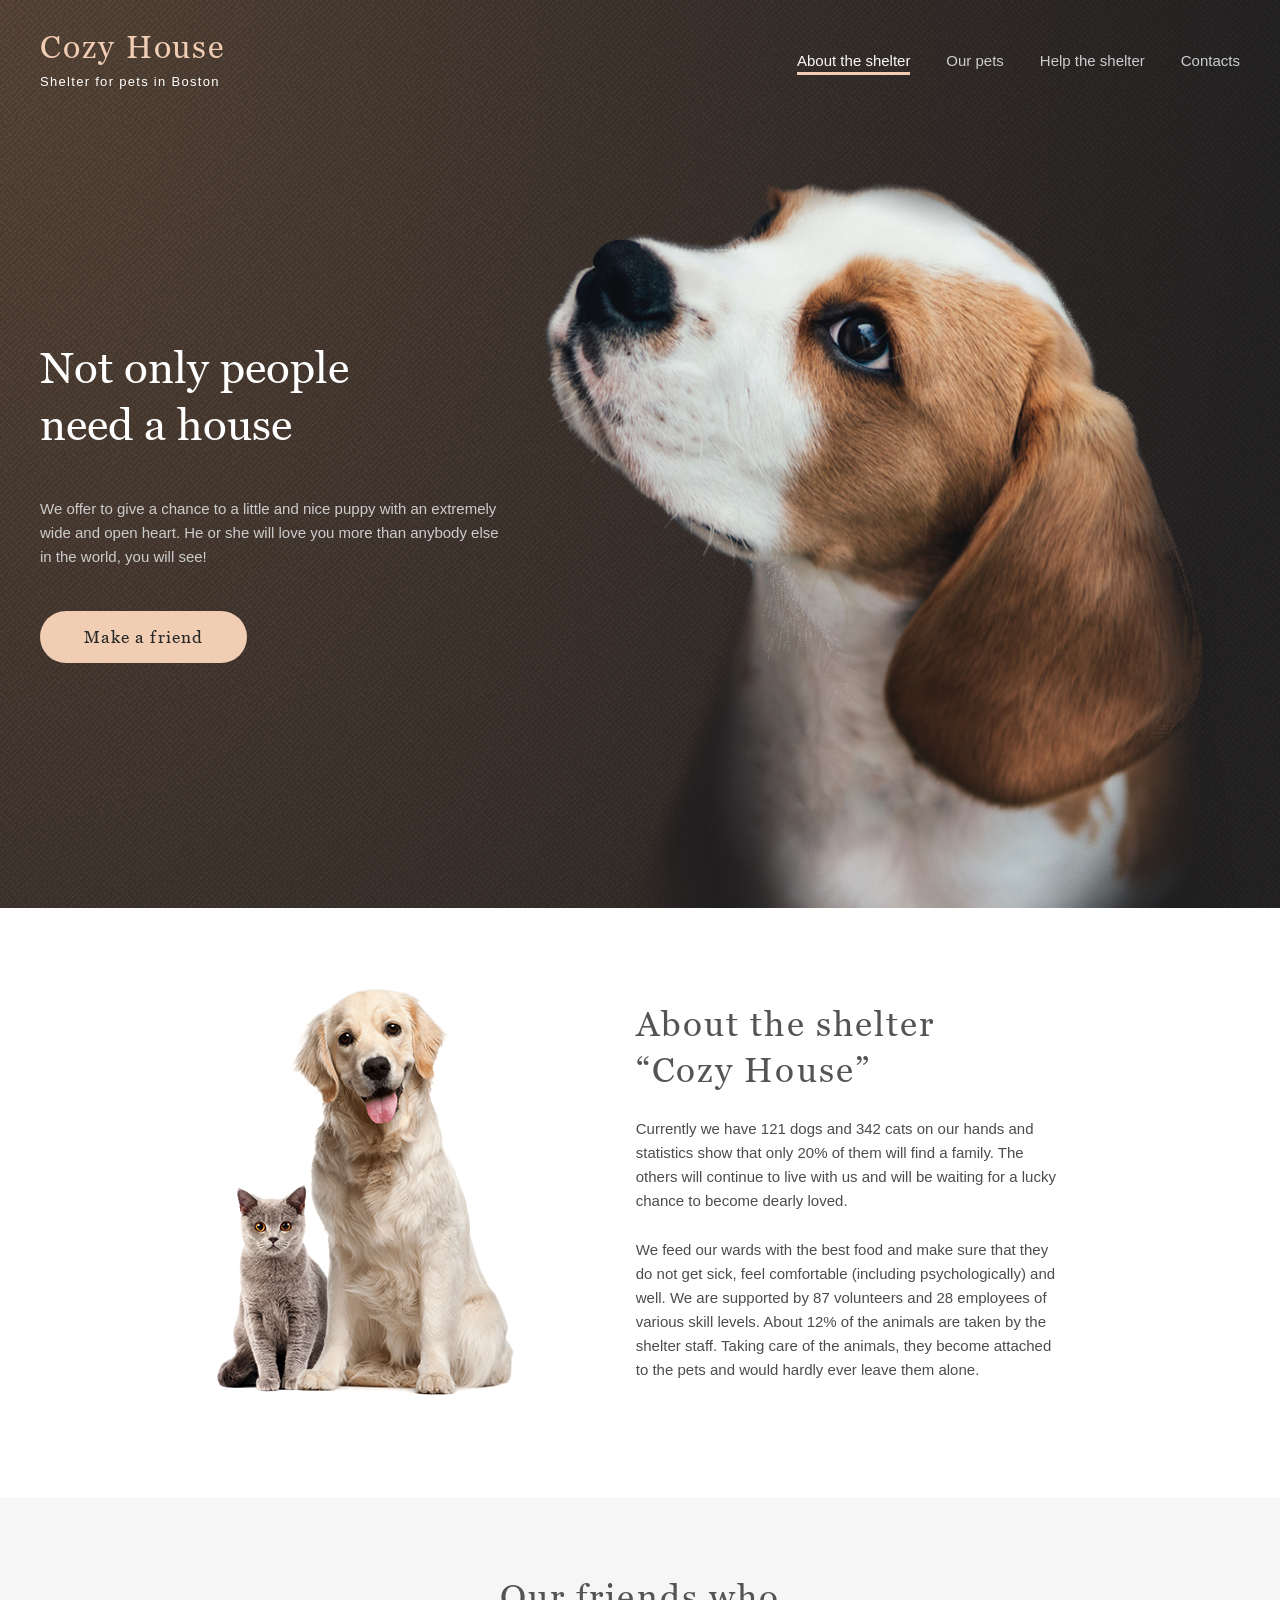
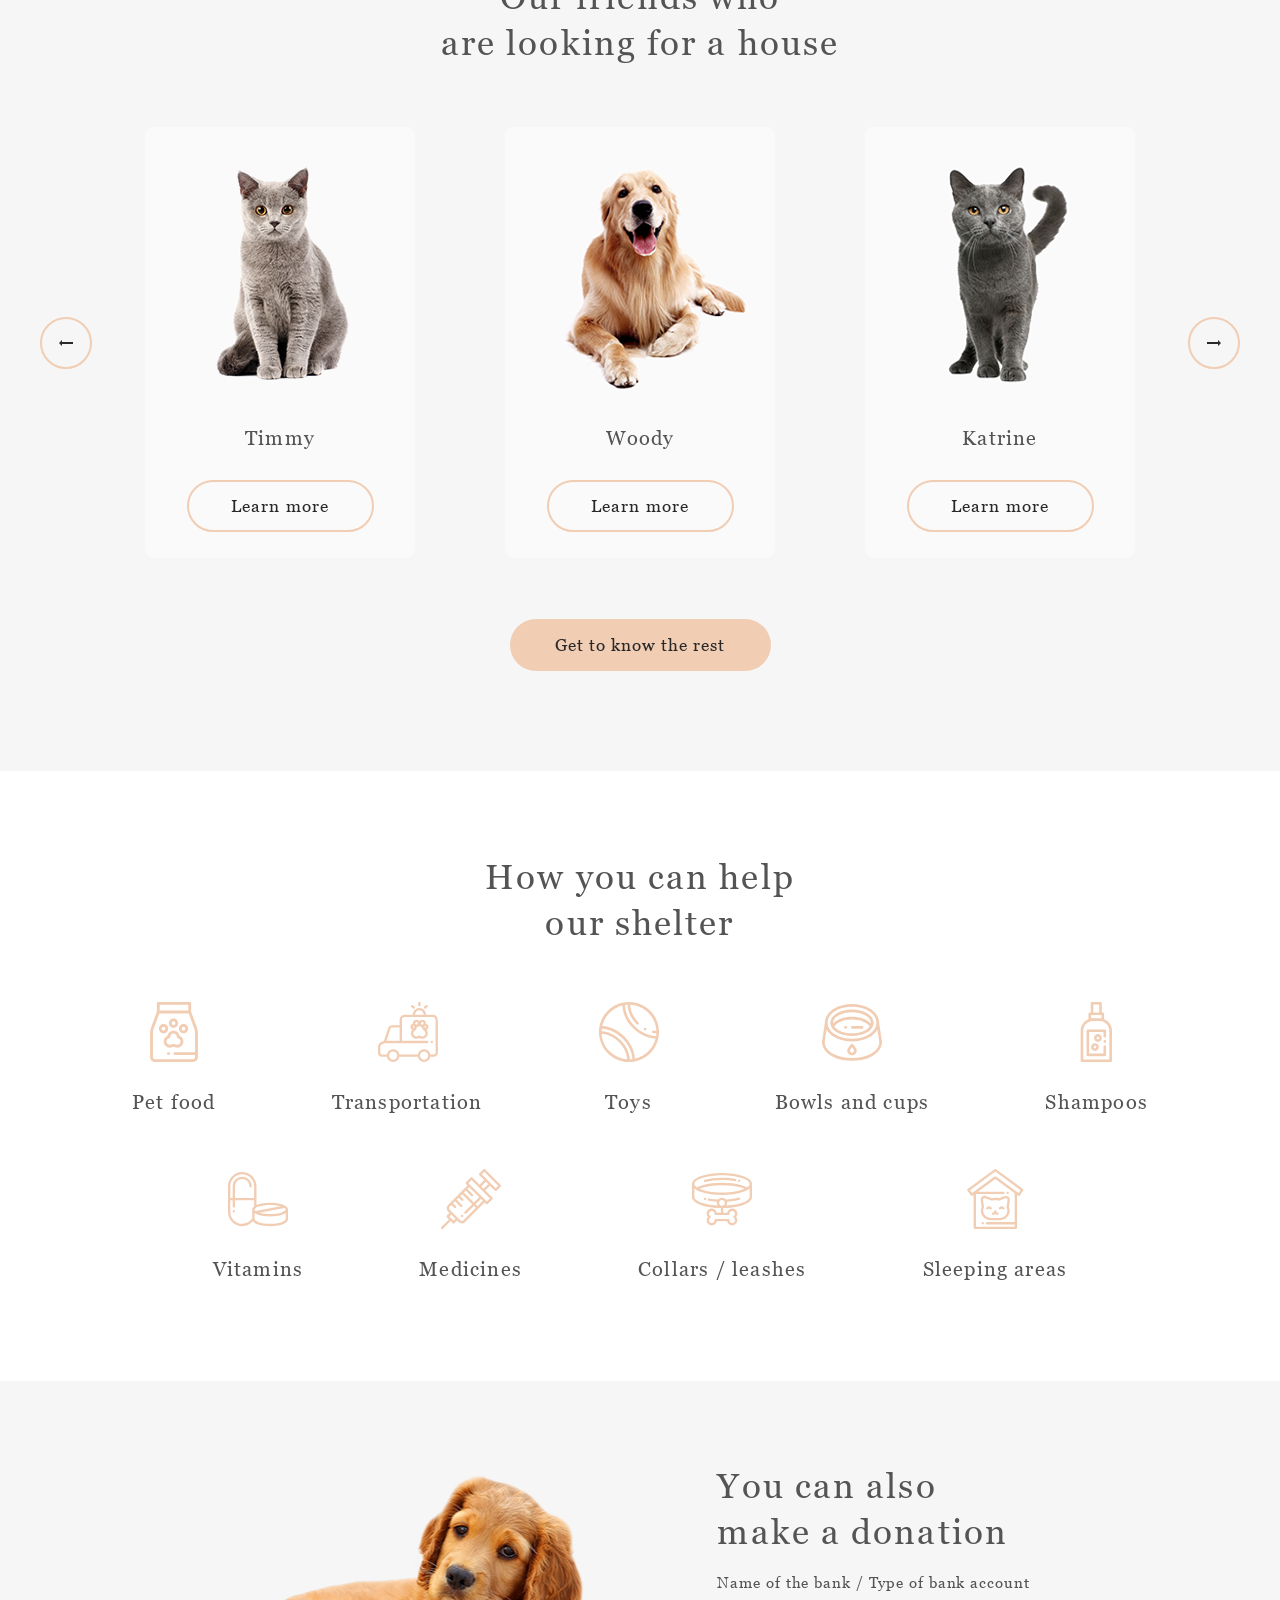
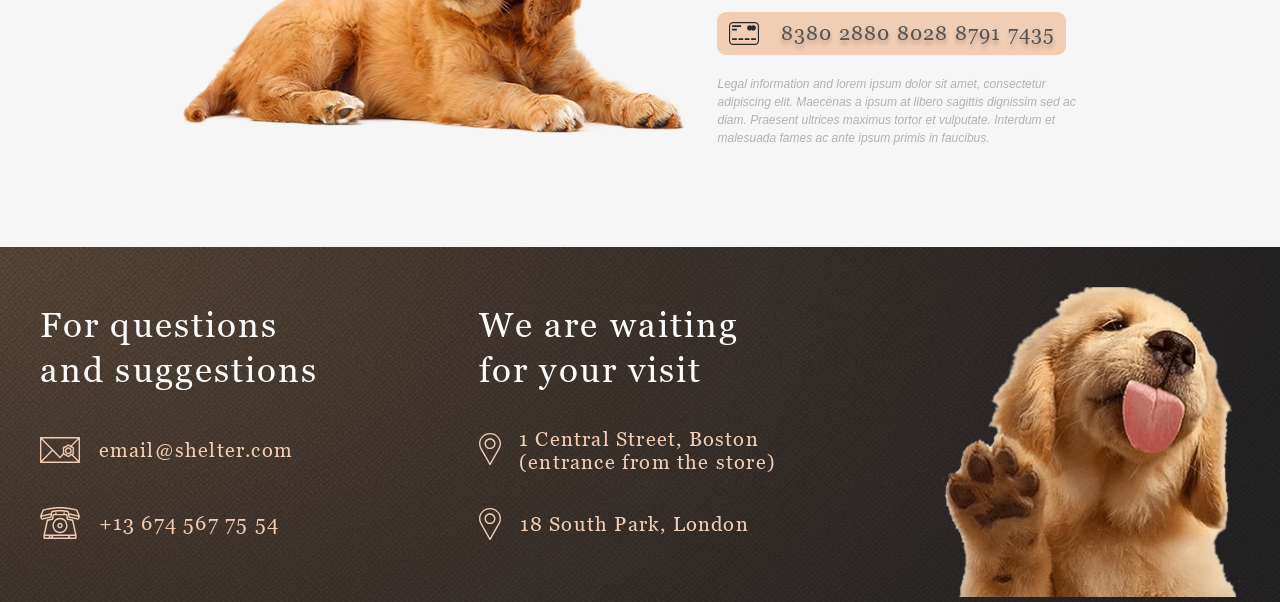
==== commit 9d187e96: "Merge branch 'gh-pages' into shelter-part2" ====
--- a/shelter/pages/main/index.html
+++ b/shelter/pages/main/index.html
@@ -7,6 +7,7 @@
   <meta name="viewport" content="width=device-width, initial-scale=1.0">
   <link href="../../assets/icons/favicon.ico" rel="shortcut icon">
   <link rel="stylesheet" href="style.css">
+  <link rel="stylesheet" href="carousel.css">
   <link rel="stylesheet" href="fonts.css">
   <link rel="stylesheet" href="media.css">
   <link rel="stylesheet" href="menu-burger.css">
@@ -17,7 +18,8 @@
 
 <body>
   <div class="container">
-    <div class="modal"></div>
+    <div class="modal animate"></div>
+    <div class="modal-bar animate"></div>
     <div class="burger-menu inactive">
       <ul class="burger-list">
         <li class="burger-item"><a class="burger-link active-link" href="#">About the shelter</a></li>
@@ -28,6 +30,34 @@
             onclick="document.getElementById('modal').style.display='block'" href="#">Modal</a></li> -->
       </ul>
     </div>
+    <!-- popup -->
+    <div class="popup animate-popup">
+      <button class="button-close">
+        <img src="../../assets/icons/close.svg" alt="close">
+      </button>
+      <div class="popup-pet">
+        <div class="popup-img">
+        </div>
+        <div class="popup-txt">
+          <h3 class="popup-head">Jennifer</h3>
+          <div>
+            <h4>Dog - Labrador</h4>
+            <p>Jennifer is a sweet 2 months old Labrador that is patiently waiting to find a new forever home.
+              This
+              girl really enjoys being able to go outside to run and play, but won't hesitate to play up a storm
+              in
+              the house if she has all of her favorite toys.</p>
+            <ul class="popup-list">
+              <li><span><b>Age:</b> 2 months</span></li>
+              <li><span><b>Inoculations:</b> none</span></li>
+              <li><span><b>Diseases:</b> none</span></li>
+              <li><span><b>Parasites</b>: none</span></li>
+            </ul>
+          </div>
+        </div>
+      </div>
+    </div>
+    <!-- popup end -->
     <header>
       <div class="page">
         <div class="logo">
@@ -45,11 +75,18 @@
             <li class="menu-item"><a href="#contact" class="menu-link">Contacts</a></li>
           </ul>
         </nav>
-        <div class="header-bar" onclick="menuToggle()">
+        <!-- <div class="header-bar" onclick="menuToggle()"> -->
+        <div class="header-bar">
+          <span class="bar"></span>
+          <span class="bar"></span>
+          <span class="bar"></span>
+        </div>
+
+        <!-- <div class="header-bar">
           <div class="bar1"></div>
           <div class="bar2"></div>
           <div class="bar3"></div>
-        </div>
+        </div> -->
 
       </div>
     </header>
@@ -86,36 +123,35 @@
       </section>
       <section class="pets" id="pets">
         <div class="page">
+          <button class="button-left" id="btn-left">
+            <img src="../../assets/icons/Arrow-left.svg" alt="Arrow-left">
+          </button>
           <h3>Our friends who <br>are looking for a house</h3>
-          <div class="carousel-wrapper" id="carousel-wrapper">
-            <div class="carousel" id="carousel">
-              <button class="button-left">
-                <img src="../../assets/icons/Arrow-left.svg" alt="Arrow-left">
-              </button>
-              <div class="item" id="item-active">
-                <div class="card">
-                  <img src="../../assets/images/katrine.png" alt="katrine">
-                  <p>Katrine</p>
-                  <button>Learn more</button>
-                </div>
-                <div class="card">
-                  <img src="../../assets/images/jennifer.png" alt="jennifer">
-                  <p>Jennifer</p>
-                  <button>Learn more</button>
-                </div>
-                <div class="card">
-                  <img src="../../assets/images/woody.png" alt="woody">
-                  <p>Woody</p>
-                  <button>Learn more</button>
-                </div>
+          <div class="carousel" id="carousel">
+            <div class="item" id="item-left">
+              <div class="content">
               </div>
-              <button class="button-right">
-                <img src="../../assets/icons/Arrow-right.svg" alt="Arrow-left">
-              </button>
-            </div>
-          </div>
-          <!-- <button>Get to know the rest</button> -->
-          <button onclick="window.location.href='../pets/pets.html';">Get to know the rest</button>
+            </div>
+            <div class="item" id="item-active">
+              <div class="content">
+                <template id="template">
+                  <div data-pet="pet" data-id=1 class="card">
+                    <img class="pet-img" alt="pet">
+                    <p><span class="pets-name"></span></p>
+                    <button>Learn more</button>
+                  </div>
+                </template>
+              </div>
+            </div>
+            <div class="item" id="item-right">
+              <div class="content">
+              </div>
+            </div>
+          </div>
+          <button class="button-right" id="btn-right">
+            <img src="../../assets/icons/Arrow-right.svg" alt="Arrow-left">
+          </button>
+          <button class="rest" onclick="window.location.href='../pets/pets.html';">Get to know the rest</button>
         </div>
       </section>
 
@@ -226,7 +262,9 @@
       </div>
     </footer>
   </div>
-  <script src="index.js"></script>
+  <script type="module" src="pets.js"></script>
+  <script type="module" src="popup.js"></script>
+
 </body>
 
 </html>
--- a/shelter/pages/main/style.css
+++ b/shelter/pages/main/style.css
@@ -12,15 +12,14 @@
 }
 
 :root {
-  --fonts-family: 'ArialMT', Arial, Helvetica, sans-serif;
-  --fonts-family-else: 'Georgia', serif;
+  --fonts-family: "ArialMT", Arial, Helvetica, sans-serif;
+  --fonts-family-else: "Georgia", serif;
 }
 
 .logo-title a:hover,
 .logo-title a:active {
   /* color: #FDDCC4; */
   color: #f76d0a;
-
 }
 
 a:hover,
@@ -33,7 +32,8 @@
 a,
 button,
 .credit-card,
-.card {
+.card,
+.item {
   transition: all 500ms ease-in-out;
 }
 
@@ -45,39 +45,106 @@
   background: rgba(82, 66, 66, 0.221);
 } */
 
-
 body {
   margin: 0 auto;
-  font-family: 'ArialMT', Arial, Helvetica, sans-serif;
+  font-family: "ArialMT", Arial, Helvetica, sans-serif;
   font-size: calc(20rem / 16);
 }
 
-.modal {
-  display: none;
-  position: absolute;
-  z-index: 1;
-  width: 100%;
-  height: 100vh;
-  background: transparent;
-
+.modal.animate,
+.modal-bar.animate {
   display: none;
   position: fixed;
-  z-index: 1;
+  z-index: 2;
   left: 0;
   top: 0;
   width: 100%;
   height: 100%;
   overflow: hidden;
-  background-color: rgba(0, 0, 0, 0.8);
-  /*Черный с непрозрачностью */
-}
-
+  background: rgba(41, 41, 41, 0.6);
+}
+
+.modal.animate {
+  z-index: 7;
+}
+
+.animate {
+  -webkit-animation: animatezoom 1.5s;
+  animation: animatezoom 1.5s;
+}
+
+.animateslow {
+  -webkit-animation: animatezoom 2.5s;
+  animation: animatezoom 2.5s;
+}
+
+@-webkit-keyframes animatezoom {
+  from {
+    opacity: 0;
+  }
+
+  to {
+    opacity: 1;
+  }
+}
+
+@keyframes animatezoom {
+  from {
+    opacity: 0;
+  }
+
+  to {
+    opacity: 1;
+  }
+}
+
+.animate-popup {
+  -webkit-animation: animatescale 1s;
+  animation: animatescale 1s;
+  /* opacity: 0; */
+}
+
+@-webkit-keyframes animatescale {
+  from {
+    -webkit-transform: scale(0);
+  }
+
+  to {
+    -webkit-transform: scale(1);
+  }
+}
+
+@keyframes animatescale {
+  from {
+    transform: scale(0);
+  }
+
+  to {
+    transform: scale(1);
+  }
+}
+
+/* ----------------------- */
+/* .hide-popup {
+  animation: popupaway 200ms;
+  display: flex;
+}
+
+@keyframes popupaway {
+  from {
+    display: block;
+    transform: scale(1);
+  }
+
+  to {
+    transform: scale(0);
+  }
+} */
+
+/* ------------------------- */
 .container {
   display: flex;
   position: relative;
-  /* max-width: 1280px; */
-  /* box-sizing: content-box; */
-  /* padding: 0 3.125%; */
   max-width: 100%;
   margin: 0 auto;
   flex-direction: column;
@@ -86,7 +153,7 @@
 
 h2,
 h3 {
-  font-family: 'Georgia';
+  font-family: "Georgia";
   font-style: normal;
   font-weight: 400;
   font-size: 2.1875rem;
@@ -96,6 +163,16 @@
   color: #545454;
 }
 
+h4 {
+  font-family: "Georgia";
+  font-style: normal;
+  font-weight: 400;
+  font-size: 20px;
+  line-height: 115%;
+  letter-spacing: 0.06em;
+  color: #000000;
+}
+
 .page {
   display: flex;
   max-width: 1200px;
@@ -104,6 +181,87 @@
   /* width: calc(1200 / 1280 * 100%); */
 }
 
+/* ----------popup----------- */
+.popup.animate-popup {
+  /* display: flex; */
+  display: none;
+  position: fixed;
+  /* margin: -38px -52px 0 0; */
+  z-index: 10;
+  max-width: 952px;
+  width: 100%;
+  max-height: 552px;
+  height: 552px;
+  justify-content: left;
+  align-items: flex-end;
+  /* opacity: 1; */
+  transition: all 1s;
+  /* top: 50%; */
+  /* transform: translate(-50% -50%); */
+}
+
+.popup-pet {
+  /* border: 1px solid black; */
+  display: grid;
+  grid-template-columns: 55% 39.5%;
+  column-gap: 34px;
+  max-width: 900px;
+  width: 100%;
+
+  height: 500px;
+  /* height: 26.3vw; */
+  box-shadow: 0px 2px 35px 14px rgba(13, 13, 13, 0.04);
+  background: #fafafa;
+  border-radius: 9px;
+}
+
+.popup-img {
+  padding: 0 50px 0 0;
+  height: auto;
+  background: url("../../assets/images/jennifer.png") center/cover no-repeat;
+  border-radius: 9px 0px 0px 9px;
+}
+
+.popup-txt .popup-head {
+  text-align: left;
+  padding: 53px 0 10px 0;
+  /* padding: 53px 50px 10px 0; */
+}
+
+.popup-txt div {
+  display: grid;
+  row-gap: 40px;
+}
+
+.popup-txt div p {
+  font-family: "Georgia";
+  font-style: normal;
+  font-weight: 400;
+  font-size: 15px;
+  line-height: 110%;
+  letter-spacing: 0.06em;
+  color: #000000;
+}
+
+.popup-list {
+  display: grid;
+  row-gap: 11px;
+  padding: 0 0 0 15px;
+  font-family: "Georgia";
+  font-style: normal;
+  font-weight: 400;
+  font-size: 15px;
+  line-height: 110%;
+  letter-spacing: 0.06em;
+  letter-spacing: 1.3px;
+  color: #f1cdb3;
+}
+
+.popup-list span {
+  color: #000000;
+}
+
+/* ---------popup-end------- */
 header {
   display: flex;
   max-width: 100%;
@@ -126,31 +284,31 @@
 .logo-title {
   display: flex;
   align-items: center;
-  font-family: 'Georgia';
+  font-family: "Georgia";
   font-style: normal;
   font-weight: 400;
   /* font-size: 32px; */
   font-size: 32px;
   line-height: 110%;
   letter-spacing: 0.06em;
-  color: #F1CDB3;
+  color: #f1cdb3;
 }
 
 .logo-title a {
   text-decoration: none;
-  color: #F1CDB3;
+  color: #f1cdb3;
   /* -webkit-text-stroke: 0.5px #000000; */
   /* text-shadow: 0px 4px 4px rgba(0, 0, 0, 0.25); */
 }
 
 .logo-subtitle {
-  font-family: 'Arial';
+  font-family: "Arial";
   font-style: normal;
   font-weight: 400;
   font-size: 13px;
   line-height: 34px;
   letter-spacing: 0.1em;
-  color: #FFFFFF;
+  color: #ffffff;
 }
 
 /* h1 span {
@@ -170,14 +328,12 @@
 .nav {
   width: 36.9%;
   width: calc(443 / 1200 * 100%);
-
 }
 
 .menu-list {
   display: flex;
   justify-content: space-between;
 }
-
 
 .nav li {
   /* по горизонтали */
@@ -186,15 +342,15 @@
 
 .nav li a:hover {
   cursor: pointer;
-  color: #FAFAFA;
+  color: #fafafa;
 }
 
 .menu-link {
   text-decoration: none;
   padding: 0 0 3px;
-  color: #CDCDCD;
+  color: #cdcdcd;
   border: none;
-  font-family: 'Arial';
+  font-family: "Arial";
   font-style: normal;
   font-weight: 400;
   font-size: 15px;
@@ -202,14 +358,13 @@
 }
 
 .menu-link.active {
-  color: #FAFAFA;
+  color: #fafafa;
   pointer-events: none;
 
   border: 3px solid;
   border-width: 0px 0px 3px;
-  border-color: transparent transparent #F1CDB3 transparent;
-}
-
+  border-color: transparent transparent #f1cdb3 transparent;
+}
 
 /* ------------main--------------- */
 main {
@@ -225,7 +380,9 @@
   width: 100%;
   margin: -90px auto 0;
   padding: 90px 0 0 0;
-  background: url('../../assets/images/noise_transparent@2x.png'), radial-gradient(100% 215.42% at 0% 0%, #5B483A 0%, #262425 100%), #211F20;
+  background:
+    url("../../assets/images/noise_transparent@2x.png"),
+    radial-gradient(100% 215.42% at 0% 0%, #5b483a 0%, #262425 100%), #211f20;
 }
 
 .bigl .page {
@@ -244,34 +401,33 @@
 .bigl-text h1:first-child {
   /* padding: 0 150px 0 0; */
   padding: 0;
-  font-family: 'Georgia';
+  font-family: "Georgia";
   font-style: normal;
   font-weight: 400;
   /* font-size: 44px; */
   font-size: 2.75rem;
   line-height: 130%;
-  color: #FFFFFF;
-}
-
+  color: #ffffff;
+}
 
 .bigl-text p:nth-child(2) {
-  font-family: 'Arial';
+  font-family: "Arial";
   font-style: normal;
   font-weight: 400;
   /* font-size: 15px; */
   font-size: 0.9375rem;
   line-height: 160%;
-  color: #CDCDCD;
+  color: #cdcdcd;
 }
 
 .bigl-btn {
   width: 207px;
   height: 52px;
-  background: #F1CDB3;
+  background: #f1cdb3;
   border-radius: 100px;
   border: none;
 
-  font-family: 'Georgia';
+  font-family: "Georgia";
   font-style: normal;
   font-weight: 400;
   /* font-size: 17px; */
@@ -283,7 +439,7 @@
 
 /* .bigl-btn:hover { */
 button:hover {
-  background: #FDDCC4;
+  background: #fddcc4;
   cursor: pointer;
 }
 
@@ -304,7 +460,6 @@
   justify-content: flex-start;
 }
 
-
 .about-picture img {
   max-width: 300px;
   max-height: 408px;
@@ -324,96 +479,130 @@
 
 .about-text p:nth-child(2),
 .about-text p:nth-child(3) {
-  font-family: 'Arial';
+  font-family: "Arial";
   font-style: normal;
   font-weight: 400;
   /* font-size: 15px; */
   font-size: 0.9375rem;
   line-height: 160%;
-  color: #4C4C4C;
+  color: #4c4c4c;
 }
 
 /* ----------pets----------- */
 section.pets {
   /* height: 877px; */
-  background: #F6F6F6;
+  background: #f6f6f6;
 }
 
 section.pets .page {
+  /* padding: 77px 0 38px; */
   padding: 77px 0 100px;
   align-items: center;
   flex-direction: column;
+  justify-content: center;
   height: 100%;
   gap: 61px;
-}
-
-section.pets .page h3 {
+  position: relative;
+  overflow: hidden;
+}
+
+section.pets > .page > h3 {
   text-align: center;
 }
 
-.carousel-wrapper {
-  width: 3600px;
-}
-
 .carousel {
   display: flex;
-  align-items: center;
-  justify-content: space-between;
-  margin: 0 auto;
+  max-width: 1200px;
+  width: 100%;
+  /* flex-wrap: nowrap; */
   position: relative;
-  width: 100%;
-  max-width: 1200px;
+  left: -1200px;
 }
 
 .button-left,
-.button-right {
+.button-right,
+.button-close {
   display: flex;
   justify-content: center;
   align-items: center;
   position: absolute;
+  z-index: 1;
   width: 52px;
   height: 52px;
-  top: 50%;
+  top: 51%;
   transform: translateY(-50%);
-  border: 2px solid #F1CDB3;
+  border: 2px solid #f1cdb3;
   border-radius: 100px;
-  background: #F6F6F6;
+  background: #f6f6f6;
+}
+
+.button-left {
+  left: 25.2%;
+  left: 0;
 }
 
 .button-right {
+  right: 25.2%;
   right: 0;
 }
 
+.button-close {
+  top: 5%;
+  right: 1%;
+}
+
 .button-left:hover,
-.button-right:hover {
-  background: #FDDCC4;
-  border: 2px solid #FDDCC4;
+.button-right:hover,
+.button-close:hover {
+  background: #fddcc4;
+  border: 2px solid #fddcc4;
   cursor: pointer;
 }
 
 .item {
-  margin: 0 auto;
+  position: relative;
+  display: flex;
+  min-width: 100%;
+  justify-content: center;
+}
+
+.content {
   display: flex;
   width: 82.5%;
   justify-content: space-between;
 }
 
-.card {
+/* *** */
+/* .item .content .card:nth-child(2),
+.item .content .card:nth-child(3) {
+  display: none;
+} */
+
+/* .card.animate {
   display: grid;
   gap: 30px;
   border-radius: 9px;
   background: #FAFAFA;
   cursor: pointer;
   justify-content: center;
+} */
+
+.card {
+  display: grid;
+  gap: 30px;
+  border-radius: 9px;
+  background: #fafafa;
+  cursor: pointer;
+  justify-content: center;
 }
 
 .card:hover {
   box-shadow: 0px 4px 4px rgba(0, 0, 0, 0.25);
-  background: #FFFFFF;
+  background: #ffffff;
 }
 
 .card:hover button {
-  background: #FDDCC4;
+  background: #fddcc4;
   border: none;
   transition: all 500ms ease-in-out;
 }
@@ -424,11 +613,13 @@
   width: 100%;
   height: auto;
   border-radius: 9px 9px 0px 0px;
+  opacity: 1;
+  /* transition: all 500ms ease-in-out; */
 }
 
 .card p {
   text-align: center;
-  font-family: 'Georgia';
+  font-family: "Georgia";
   font-style: normal;
   font-weight: 400;
   /* font-size: 20px; */
@@ -443,9 +634,9 @@
   margin: 0 auto 26px;
   width: 187px;
   height: 52px;
-  border: 2px solid #F1CDB3;
+  border: 2px solid #f1cdb3;
   border-radius: 100px;
-  font-family: 'Georgia';
+  font-family: "Georgia";
   font-style: normal;
   font-weight: 400;
   font-size: 17px;
@@ -453,20 +644,20 @@
   line-height: 130%;
   letter-spacing: 0.06em;
   color: #292929;
-  background: #FAFAFA;
+  background: #fafafa;
 }
 
 .card button:hover {
   border: none;
 }
 
-.pets .page>button {
+.pets .page > button.rest {
   width: 261px;
   height: 52px;
-  background: #F1CDB3;
+  background: #f1cdb3;
   border-radius: 100px;
   border: none;
-  font-family: 'Georgia';
+  font-family: "Georgia";
   font-style: normal;
   font-weight: 400;
   /* font-size: 17px; */
@@ -476,8 +667,11 @@
   color: #292929;
 }
 
-.pets .page>button:hover {
-  background: #FDDCC4;
+/* #pets > div > button.button-right */
+/* #pets > div > button.button-left */
+
+.pets .page > button.rest:hover {
+  background: #fddcc4;
   cursor: pointer;
   border: none;
 }
@@ -485,7 +679,7 @@
 /* ------help---------- */
 section.help {
   /* height: 611px; */
-  background: #FFFFFF;
+  background: #ffffff;
 }
 
 section.help .page {
@@ -527,7 +721,7 @@
 .some h4 {
   padding: 24px 0 0 0;
   text-align: center;
-  font-family: 'Georgia';
+  font-family: "Georgia";
   font-style: normal;
   font-weight: 400;
   /* font-size: 20px; */
@@ -539,7 +733,7 @@
 
 /* ---------donation----------- */
 section.donation {
-  background: #F6F6F6;
+  background: #f6f6f6;
 }
 
 section.donation .page {
@@ -569,7 +763,7 @@
 
 .donation-text h3:first-child {
   text-align: left;
-  font-family: 'Georgia';
+  font-family: "Georgia";
   font-style: normal;
   font-weight: 400;
   /* font-size: 35px; */
@@ -584,16 +778,15 @@
   justify-content: space-around;
   width: 349px;
   height: 43px;
-  background: #F1CDB3;
+  background: #f1cdb3;
   border-radius: 9px;
   border: none;
 }
 
 .credit-card:hover {
-  background: #FDDCC4;
+  background: #fddcc4;
   cursor: pointer;
 }
-
 
 /* .credit-card img:first-child+img {
   padding-top: 8px;
@@ -606,7 +799,7 @@
 .credit-card span {
   color: #545454;
 
-  font-family: 'Georgia';
+  font-family: "Georgia";
   font-style: normal;
   font-weight: 400;
   /* font-size: 20px; */
@@ -618,7 +811,7 @@
 
 .donation-text p:nth-child(2) {
   text-align: left;
-  font-family: 'Georgia';
+  font-family: "Georgia";
   font-style: normal;
   font-weight: 400;
   /* font-size: 15px; */
@@ -629,12 +822,12 @@
 }
 
 .donation-text p:nth-child(4) {
-  font-family: 'Arial';
+  font-family: "Arial";
   font-style: italic;
   font-weight: 400;
   font-size: 12px;
   line-height: 18px;
-  color: #B2B2B2;
+  color: #b2b2b2;
 }
 
 /* ---------footer-------- */
@@ -647,16 +840,18 @@
   /* width: 100%; */
   /* ------row------ */
   justify-content: center;
-  background: url('../../assets/images/noise_transparent@2x.png'), radial-gradient(100% 215.42% at 0% 0%, #5B483A 0%, #262425 100%), #211F20;
-
-  font-family: 'Georgia';
+  background:
+    url("../../assets/images/noise_transparent@2x.png"),
+    radial-gradient(100% 215.42% at 0% 0%, #5b483a 0%, #262425 100%), #211f20;
+
+  font-family: "Georgia";
   font-style: normal;
   font-weight: 400;
   font-size: 20px;
   font-size: 1.25rem;
   line-height: 115%;
   letter-spacing: 0.06em;
-  color: #F1CDB3;
+  color: #f1cdb3;
 }
 
 footer .page {
@@ -681,8 +876,9 @@
 
 .question h2,
 .question h3,
+.waiting h2,
 .waiting h3 {
-  color: #FFFFFF;
+  color: #ffffff;
 }
 
 .mail img,
@@ -700,7 +896,7 @@
 .address1,
 .address2 {
   text-decoration: none;
-  color: #F1CDB3;
+  color: #f1cdb3;
 }
 
 /* ---------second column------ */
@@ -724,11 +920,11 @@
 
 .address1,
 .address2 {
-  font-family: 'Georgia';
+  font-family: "Georgia";
   font-style: normal;
   font-weight: 400;
   /* font-size: 20px; */
   font-size: 1.25rem;
   line-height: 115%;
   letter-spacing: 0.06em;
-}+}
--- a/shelter/pages/main/carousel.css
+++ b/shelter/pages/main/carousel.css
@@ -0,0 +1,96 @@
+.move-right {
+  animation-name: go-right;
+  animation-duration: 1s;
+}
+
+@keyframes go-right {
+  from {
+    left: -1200px;
+  }
+
+  to {
+    left: -2400px;
+  }
+}
+
+.move-left {
+  animation-name: go-left;
+  animation-duration: 1s;
+}
+
+@keyframes go-left {
+  from {
+    left: -1200px;
+  }
+
+  to {
+    left: 0px;
+  }
+}
+
+/* ----------------2------------------ */
+.move-right2 {
+  animation-name: go-right2;
+  animation-duration: 1s;
+}
+
+@keyframes go-right2 {
+  from {
+    left: -708px;
+  }
+
+  to {
+    left: -1416px;
+  }
+}
+
+.move-left2 {
+  animation-name: go-left2;
+  animation-duration: 1s;
+}
+
+@keyframes go-left2 {
+  from {
+    left: -708px;
+  }
+
+  to {
+    left: 0px;
+  }
+}
+
+/* ------------3----------------- */
+.move-right3 {
+  animation-name: go-right3;
+  animation-duration: 1s;
+}
+
+@keyframes go-right3 {
+  from {
+    left: -300px;
+  }
+
+  to {
+    left: -600px;
+  }
+}
+
+.move-left3 {
+  animation-name: go-left3;
+  animation-duration: 1s;
+}
+
+@keyframes go-left3 {
+  from {
+    left: -300px;
+  }
+
+  to {
+    left: 0px;
+  }
+}
+
+
+.hidden {
+  display: none;
+}
--- a/shelter/pages/main/media.css
+++ b/shelter/pages/main/media.css
@@ -1,4 +1,4 @@
- @media screen and (max-width: 1280px) {
+@media screen and (max-width: 1279.98px) {
    html {
      font-size: 16px;
    }
@@ -192,107 +192,266 @@
 
    .item .card:nth-child(3) {
      display: none;
-   }
-
-   /* ---было изменено для --max-width: 1210px --- */
-   .item {
+   } */
+  .item .content .card:nth-child(3) {
+    display: none;
+  }
+
+  /* -------------------------- */
+  .item {
+    margin: 0 auto;
+    display: flex;
+    justify-content: center;
+  }
+
+  .content {
+    justify-content: center;
+    column-gap: 26px;
+  }
+
+  /* ----------------------------- */
+
+  /* ---было изменено для --max-width: 1210px --- */
+  /* .item {
      margin: 0 auto;
      display: flex;
-     justify-content: space-between;
-     /* justify-content: center; */
-     /* gap: 10px; */
-     gap: 0;
-   }
-
-   /* ------help---------- */
-   section.help .page {
-     padding: 84px 0 100px;
-     align-items: center;
-     flex-direction: column;
-     height: 100%;
-     gap: 59px;
-   }
-
-   .gifts {
-     display: flex;
-     flex: 1 1 100%;
      justify-content: center;
-     width: 100%;
-     flex-wrap: wrap;
-
-     max-width: 708px;
-     column-gap: 3.75rem;
-     /* 60px; */
-     row-gap: 3.5rem;
-     /* 56px; */
-   }
-
-   .some {
-     text-align: center;
-     width: 24%;
-     /* width: calc(170 / 708 * 100%); */
-   }
-
-   /* ---------donation----------- */
-   section.donation .page {
-     padding: 83px 0 100px;
-     /* display: grid; */
-     grid-template-columns: 100%;
-     grid-template-rows: 36.01% 33.33%;
-     justify-items: center;
-     row-gap: 7.75rem;
-     /* 124px; */
-     max-width: 708px;
-     max-height: 783px;
-   }
-
-   .donation-picture {
-     padding: 0;
-     order: 2;
-   }
-
-   .donation-text {
-     /* display: grid; */
-     order: 1;
-     row-gap: 19px;
-     justify-items: left;
-     width: 54%;
-   }
-
-   .credit-card {
-     /* display: flex; */
-     /* align-items: center; */
-     justify-content: space-between;
-     /* width: 350px; */
-     /* height: 43px; */
-     padding: 0 17px 0 5px;
-   }
-
-   /* ---------footer-------- */
-   footer {
-     max-height: 639px;
-   }
-
-   footer .page {
-     display: grid;
-     column-gap: 3.5rem;
-     /* 56px; */
-     row-gap: 4.5rem;
-     /* 72px; */
-     grid-template-columns: 40% 43%;
-     grid-template-rows: 40% 51%;
-     justify-content: center;
-   }
-
-   .dog-picture {
-     padding: 0;
-     grid-column: 1 / span 2;
-     display: flex;
-     justify-content: center;
-   }
-
-   .question,
-   .waiting {
-     padding: 32px 0 0;
-   }
- }+     gap: 40px;
+    } */
+  /* justify-content: space-between; */
+  /* gap: 0; */
+
+  /* ----popup----- */
+  .popup.animate-popup {
+    max-width: 682px;
+    width: 100%;
+    max-height: 402px;
+    min-height: 402px;
+  }
+
+  .popup-pet {
+    grid-template-columns: 55% 41.5%;
+    column-gap: 15px;
+    max-width: 628px;
+    width: 100%;
+    height: 351px;
+  }
+
+  .popup-img {
+    padding: 0 0 0 0;
+    height: 350px;
+    width: 350px;
+  }
+
+  .popup-txt .popup-head {
+    text-align: left;
+    padding: 10px 0 10px 0;
+  }
+
+  .popup-txt div {
+    display: grid;
+    row-gap: 20px;
+    font-size: 20px;
+  }
+
+  .popup-txt div p {
+    font-size: 13px;
+    line-height: 110%;
+    letter-spacing: 0.06em;
+  }
+
+  .popup-list {
+    row-gap: 5px;
+    padding: 0 0 0 15px;
+    font-size: 15px;
+    line-height: 110%;
+    letter-spacing: 1.8px;
+  }
+
+  .button-close {
+    top: 6%;
+    right: 1.5%;
+  }
+
+  /* ------popup------ */
+  header {
+    padding: 28px 0 0;
+  }
+
+  .logo-title {
+    /* font-size: 32px; */
+    line-height: 124%;
+  }
+
+  .logo-subtitle {
+    /* font-size: 13px; */
+    line-height: 30px;
+  }
+
+  .nav {
+    width: calc(443 / 708 * 100%);
+  }
+
+  /* ---------bigl----------- */
+  .bigl {
+    max-height: 1165px;
+    /* height: 908px; */
+    width: 100%;
+    margin: -90px auto 0;
+    padding: 90px 0 0 0;
+  }
+
+  .bigl .page {
+    grid-template-columns: 100%;
+    grid-template-rows: 27.9% 48.68%;
+    gap: 100px;
+    justify-items: right;
+  }
+
+  .bigl-text {
+    padding: 106px 0 0 0;
+    justify-items: center;
+  }
+
+  .bigl-text h1:first-child {
+    padding: 0 150px 0 0;
+  }
+
+  .bigl-text p:nth-child(2) {
+    width: 65%;
+  }
+
+  .bigl-picture img {
+    max-width: 569px;
+    max-height: 593px;
+
+    width: 100%;
+    height: auto;
+  }
+
+  /* ---------about---------- */
+  section.about.page {
+    padding: 67px 0 138px;
+    width: 56%;
+    max-height: 1048px;
+    display: grid;
+    row-gap: 4.3rem;
+    grid-template-columns: 100%;
+    grid-template-rows: 48.22% 51.77%;
+    justify-items: center;
+  }
+
+  .about-picture {
+    order: 2;
+  }
+
+  .about-picture img {
+    max-width: 300px;
+    max-height: 408px;
+    width: 100%;
+    height: auto;
+  }
+
+  .about-text {
+    /* display: grid; */
+    gap: 10px;
+    order: 1;
+  }
+
+  .about-text h2,
+  .about-text h3 {
+    padding: 14px 60px 0 0;
+  }
+
+  /* ------help---------- */
+  section.help .page {
+    padding: 84px 0 100px;
+    align-items: center;
+    flex-direction: column;
+    height: 100%;
+    gap: 59px;
+  }
+
+  .gifts {
+    display: flex;
+    flex: 1 1 100%;
+    justify-content: center;
+    width: 100%;
+    flex-wrap: wrap;
+
+    max-width: 708px;
+    column-gap: 3.75rem;
+    /* 60px; */
+    row-gap: 3.5rem;
+    /* 56px; */
+  }
+
+  .some {
+    text-align: center;
+    width: 24%;
+    /* width: calc(170 / 708 * 100%); */
+  }
+
+  /* ---------donation----------- */
+  section.donation .page {
+    padding: 83px 0 100px;
+    /* display: grid; */
+    grid-template-columns: 100%;
+    grid-template-rows: 36.01% 33.33%;
+    justify-items: center;
+    row-gap: 7.75rem;
+    /* 124px; */
+    max-width: 708px;
+    max-height: 783px;
+  }
+
+  .donation-picture {
+    padding: 0;
+    order: 2;
+  }
+
+  .donation-text {
+    /* display: grid; */
+    order: 1;
+    row-gap: 19px;
+    justify-items: left;
+    width: 54%;
+  }
+
+  .credit-card {
+    /* display: flex; */
+    /* align-items: center; */
+    justify-content: space-between;
+    /* width: 350px; */
+    /* height: 43px; */
+    padding: 0 17px 0 5px;
+  }
+
+  /* ---------footer-------- */
+  footer {
+    max-height: 639px;
+  }
+
+  footer .page {
+    display: grid;
+    column-gap: 3.5rem;
+    /* 56px; */
+    row-gap: 4.5rem;
+    /* 72px; */
+    grid-template-columns: 40% 43%;
+    grid-template-rows: 40% 51%;
+    justify-content: center;
+  }
+
+  .dog-picture {
+    padding: 0;
+    grid-column: 1 / span 2;
+    display: flex;
+    justify-content: center;
+  }
+
+  .question,
+  .waiting {
+    padding: 32px 0 0;
+  }
+}
--- a/shelter/pages/main/menu-burger.css
+++ b/shelter/pages/main/menu-burger.css
@@ -1,12 +1,10 @@
-@media screen and (max-width: 767px) {
-
+@media screen and (max-width: 767.98px) {
   /* --------------Window Burger------------ */
   div.burger-menu {
     display: flex;
     flex-direction: column;
     align-items: center;
-    justify-content: center;
-    /* padding: 248px 0 0 0; */
+    padding: 248px 0 0 0;
 
     position: absolute;
     z-index: 5;
@@ -45,22 +43,22 @@
   }
 
   .burger-link {
-    font-family: 'Arial';
+    font-family: "Arial";
     font-style: normal;
     font-weight: 400;
     font-size: 32px;
     line-height: 160%;
-    color: #FAFAFA;
+    color: #fafafa;
     text-decoration: none;
   }
 
   .burger-link.active-link {
-    color: #FAFAFA;
+    color: #fafafa;
     pointer-events: none;
     padding-bottom: 9px;
     border: 3px solid;
     border-width: 0px 0px 3px;
-    border-color: transparent transparent #F1CDB3 transparent;
+    border-color: transparent transparent #f1cdb3 transparent;
   }
 
   /* -------bar------- */
@@ -69,7 +67,17 @@
     position: relative;
     z-index: 6;
     cursor: pointer;
-    transition: all 500ms ease-in-out;
+  }
+
+  .bar1,
+  .bar2,
+  .bar3 {
+    width: 30px;
+    margin: 8px 0 5px;
+    border: 2px solid;
+    border-width: 0 0 2px;
+    border-color: transparent transparent #f1cdb3 transparent;
+    transition: all 0.5s;
   }
 
   .header-bar.change {
@@ -77,13 +85,13 @@
     transform: translateX(-3px) rotate(90deg);
   }
 
-  .bar {
-    display: block;
-    width: 30px;
-    height: 2px;
-    margin: 4px auto;
-    background-color: #F1CDB3;
-    transition: 0.4s;
+  .header-bar.change .bar1,
+  .header-bar.change .bar2,
+  .header-bar.change .bar3 {
+    width: 2px;
+    height: 30px;
+    margin: 5px 8px 0 0;
+    border-width: 0 2px 0 0;
+    border-color: transparent #f1cdb3 transparent transparent;
   }
-
-}+}
--- a/shelter/pages/main/media320.css
+++ b/shelter/pages/main/media320.css
@@ -11,19 +11,15 @@
     width: calc(600 / 719 * 100%);
   }
 
-  .nav {
-    display: none;
-  }
-
-  .bigl-text h1:first-child {
-    padding: 0;
-  }
-
   .carousel {
-    margin: 0 auto;
-    position: relative;
-    width: 100%;
-    max-width: 612px;
+    max-width: 600px;
+    width: 100%;
+    left: -600px;
+  }
+
+  .content {
+    justify-content: center;
+    column-gap: 40px;
   }
 
   .item {
@@ -32,22 +28,90 @@
     justify-content: center;
   }
 
-  .item .card:nth-child(2),
-  .item .card:nth-child(3) {
+  .item .content .card:nth-child(2),
+  .item .content .card:nth-child(3) {
     display: none;
   }
 
-  .button-left,
+  /* .button-left,
   .button-right {
     position: absolute;
-  }
+  } */
 
   .button-left {
-    left: 19%;
+    left: 0;
   }
 
   .button-right {
-    right: 19%;
+    right: 0;
+  }
+
+  /* ----popup----- */
+  .popup.animate-popup {
+    max-width: 270px;
+    width: 100%;
+    max-height: 393px;
+    min-height: 393px;
+  }
+
+  .popup-pet {
+    padding: 10px;
+    grid-template-columns: 100%;
+    max-width: 240px;
+    width: 100%;
+    /* height: 341px; */
+    height: 359px;
+    height: 370px;
+  }
+
+  .popup-img {
+    display: none;
+  }
+
+  .popup-txt .popup-head {
+    text-align: center;
+    padding: 10px 0 10px 0;
+  }
+
+  .popup-txt div {
+    display: grid;
+    justify-content: center;
+    justify-items: center;
+    row-gap: 20px;
+    font-size: 20px;
+  }
+
+  .popup-txt div h4 {
+    text-align: center;
+    font-size: 15px;
+  }
+
+  .popup-txt div p {
+    font-size: 13px;
+    line-height: 110%;
+    letter-spacing: 0.06em;
+  }
+
+  .popup-list {
+    row-gap: 5px;
+    padding: 0 0 0 15px;
+    font-size: 15px;
+    line-height: 110%;
+    letter-spacing: 1.8px;
+  }
+
+  .button-close {
+    top: 0;
+    right: 1.5%;
+  }
+
+  /* ------popup------ */
+  .nav {
+    display: none;
+  }
+
+  .bigl-text h1:first-child {
+    padding: 0;
   }
 }
 
@@ -55,6 +119,47 @@
 @media screen and (max-width: 640px) {
   html {
     font-size: 14px;
+  }
+
+  .page {
+    width: calc(600 / 640 * 100%);
+  }
+
+  .carousel {
+    max-width: 600px;
+    width: 100%;
+    /* width: 600px; */
+    left: -600px;
+  }
+
+  .content {
+    /* justify-content: center; */
+    column-gap: 40px;
+  }
+
+  .item {
+    margin: 0 auto;
+    display: flex;
+    justify-content: center;
+  }
+
+  .item .content .card:nth-child(2),
+  .item .content .card:nth-child(3) {
+    display: none;
+  }
+
+  .button-left,
+  .button-right {
+    position: absolute;
+    top: 72%;
+  }
+
+  .button-left {
+    left: 18%;
+  }
+
+  .button-right {
+    right: 18%;
   }
 
   /* ---------about---------- */
@@ -84,7 +189,6 @@
     text-align: center;
   }
 
-
   .about-text p:nth-child(2),
   .about-text p:nth-child(3) {
     font-size: 15px;
@@ -98,25 +202,6 @@
     gap: 47px;
   }
 
-  .carousel {
-    margin: 0 auto;
-    position: relative;
-    width: 100%;
-    max-width: 320px;
-  }
-
-  .item .card:nth-child(2),
-  .item .card:nth-child(3) {
-    display: none;
-  }
-
-  .item {
-    margin: 0 auto;
-    display: flex;
-    /* width: 82.5%; */
-    justify-content: center;
-  }
-
   .card p {
     font-size: 20px;
     line-height: 23px;
@@ -127,25 +212,11 @@
     line-height: 130%;
   }
 
-  .pets .page>button {
+  .pets .page > button {
     margin: 72px 0 0 0;
     font-size: 17px;
     line-height: 130%;
     letter-spacing: 0.06em;
-  }
-
-  .button-left,
-  .button-right {
-    position: absolute;
-    top: 112%;
-  }
-
-  .button-left {
-    left: 21%;
-  }
-
-  .button-right {
-    right: 21%;
   }
 
   /* ---------donation----------- */
@@ -265,7 +336,7 @@
     column-gap: 19px;
   }
 
-  div.pin1>div>img {
+  div.pin1 > div > img {
     padding: 5px 0 0;
   }
 
@@ -278,6 +349,7 @@
 
   .question h2,
   .question h3,
+  .waiting h2,
   .waiting h3 {
     text-align: center;
     font-size: 25px;
@@ -297,7 +369,6 @@
     width: 100%;
     height: auto;
   }
-
 }
 
 /*   ---320----   */
@@ -306,6 +377,10 @@
     font-size: 14px;
   }
 
+  .page {
+    width: calc(300 / 320 * 100%);
+  }
+
   .container {
     /* max-width: 320px; */
     max-width: 100%;
@@ -326,10 +401,6 @@
     /* font-size: 13px; */
     line-height: 30px;
     padding: 0 0 0 4px;
-  }
-
-  .page {
-    width: calc(300 / 320 * 100%);
   }
 
   /* ---------------------------------------------- */
@@ -385,8 +456,6 @@
     line-height: 130%;
     letter-spacing: 0.06em;
   }
-
-
 
   /* ---------about---------- */
   section.about.page {
@@ -423,7 +492,6 @@
     text-align: center;
   }
 
-
   .about-text p:nth-child(2),
   .about-text p:nth-child(3) {
     font-size: 15px;
@@ -437,25 +505,6 @@
     gap: 47px;
   }
 
-  .carousel {
-    margin: 0 auto;
-    position: relative;
-    width: 100%;
-    max-width: 320px;
-  }
-
-  .item .card:nth-child(2),
-  .item .card:nth-child(3) {
-    display: none;
-  }
-
-  .item {
-    margin: 0 auto;
-    display: flex;
-    /* width: 82.5%; */
-    justify-content: center;
-  }
-
   .card p {
     font-size: 20px;
     line-height: 23px;
@@ -466,25 +515,11 @@
     line-height: 130%;
   }
 
-  .pets .page>button {
+  .pets .page > button {
     margin: 72px 0 0 0;
     font-size: 17px;
     line-height: 130%;
     letter-spacing: 0.06em;
-  }
-
-  .button-left,
-  .button-right {
-    position: absolute;
-    top: 112%;
-  }
-
-  .button-left {
-    left: 21%;
-  }
-
-  .button-right {
-    right: 21%;
   }
 
   /* ------help---------- */
@@ -493,7 +528,7 @@
     /* align-items: center; */
     /* flex-direction: column; */
     /* height: 100%; */
-    gap: 36px
+    gap: 36px;
   }
 
   .gifts {
@@ -524,7 +559,6 @@
   .some img {
     scale: 0.83;
   }
-
 
   /* ---------donation----------- */
   section.donation .page {
@@ -647,7 +681,7 @@
     column-gap: 19px;
   }
 
-  div.pin1>div>img {
+  div.pin1 > div > img {
     padding: 5px 0 0;
   }
 
@@ -660,6 +694,7 @@
 
   .question h2,
   .question h3,
+  .waiting h2,
   .waiting h3 {
     text-align: center;
     font-size: 25px;
@@ -679,5 +714,4 @@
     width: 100%;
     height: auto;
   }
-
-}+}
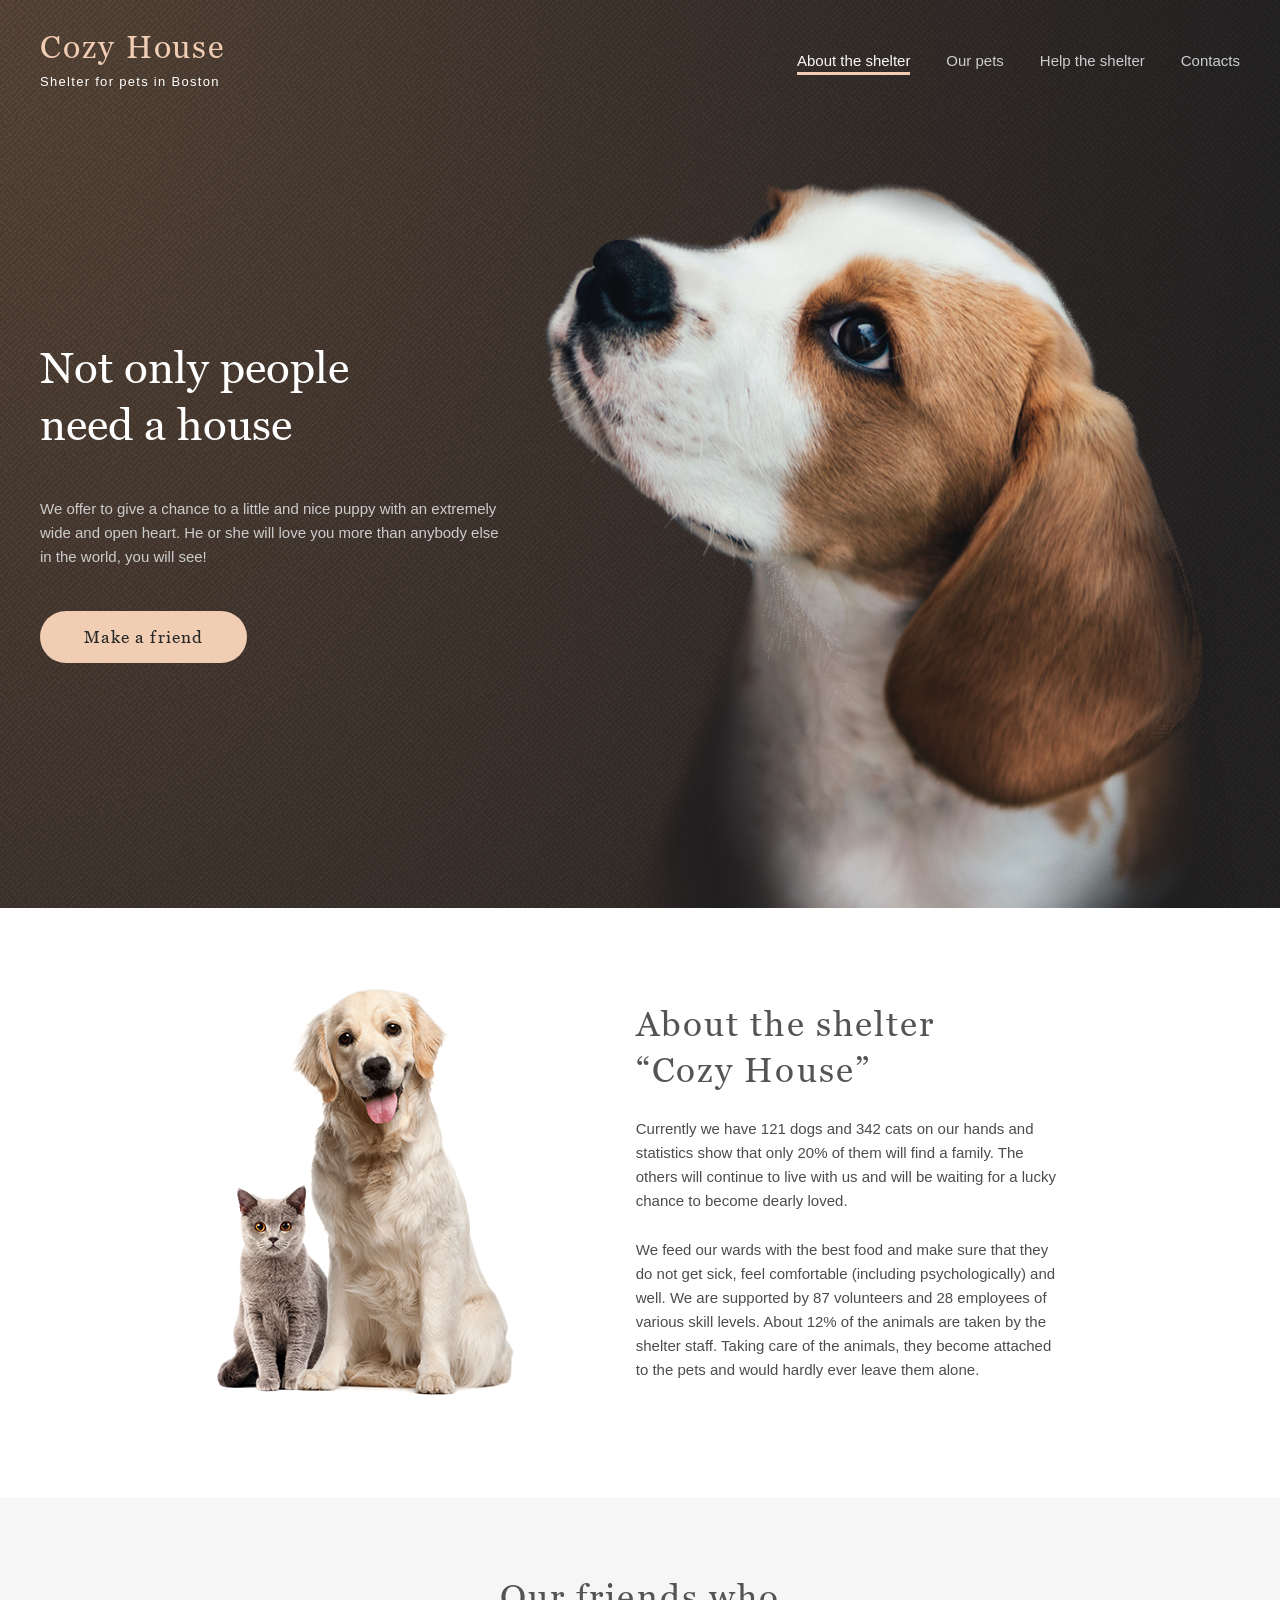
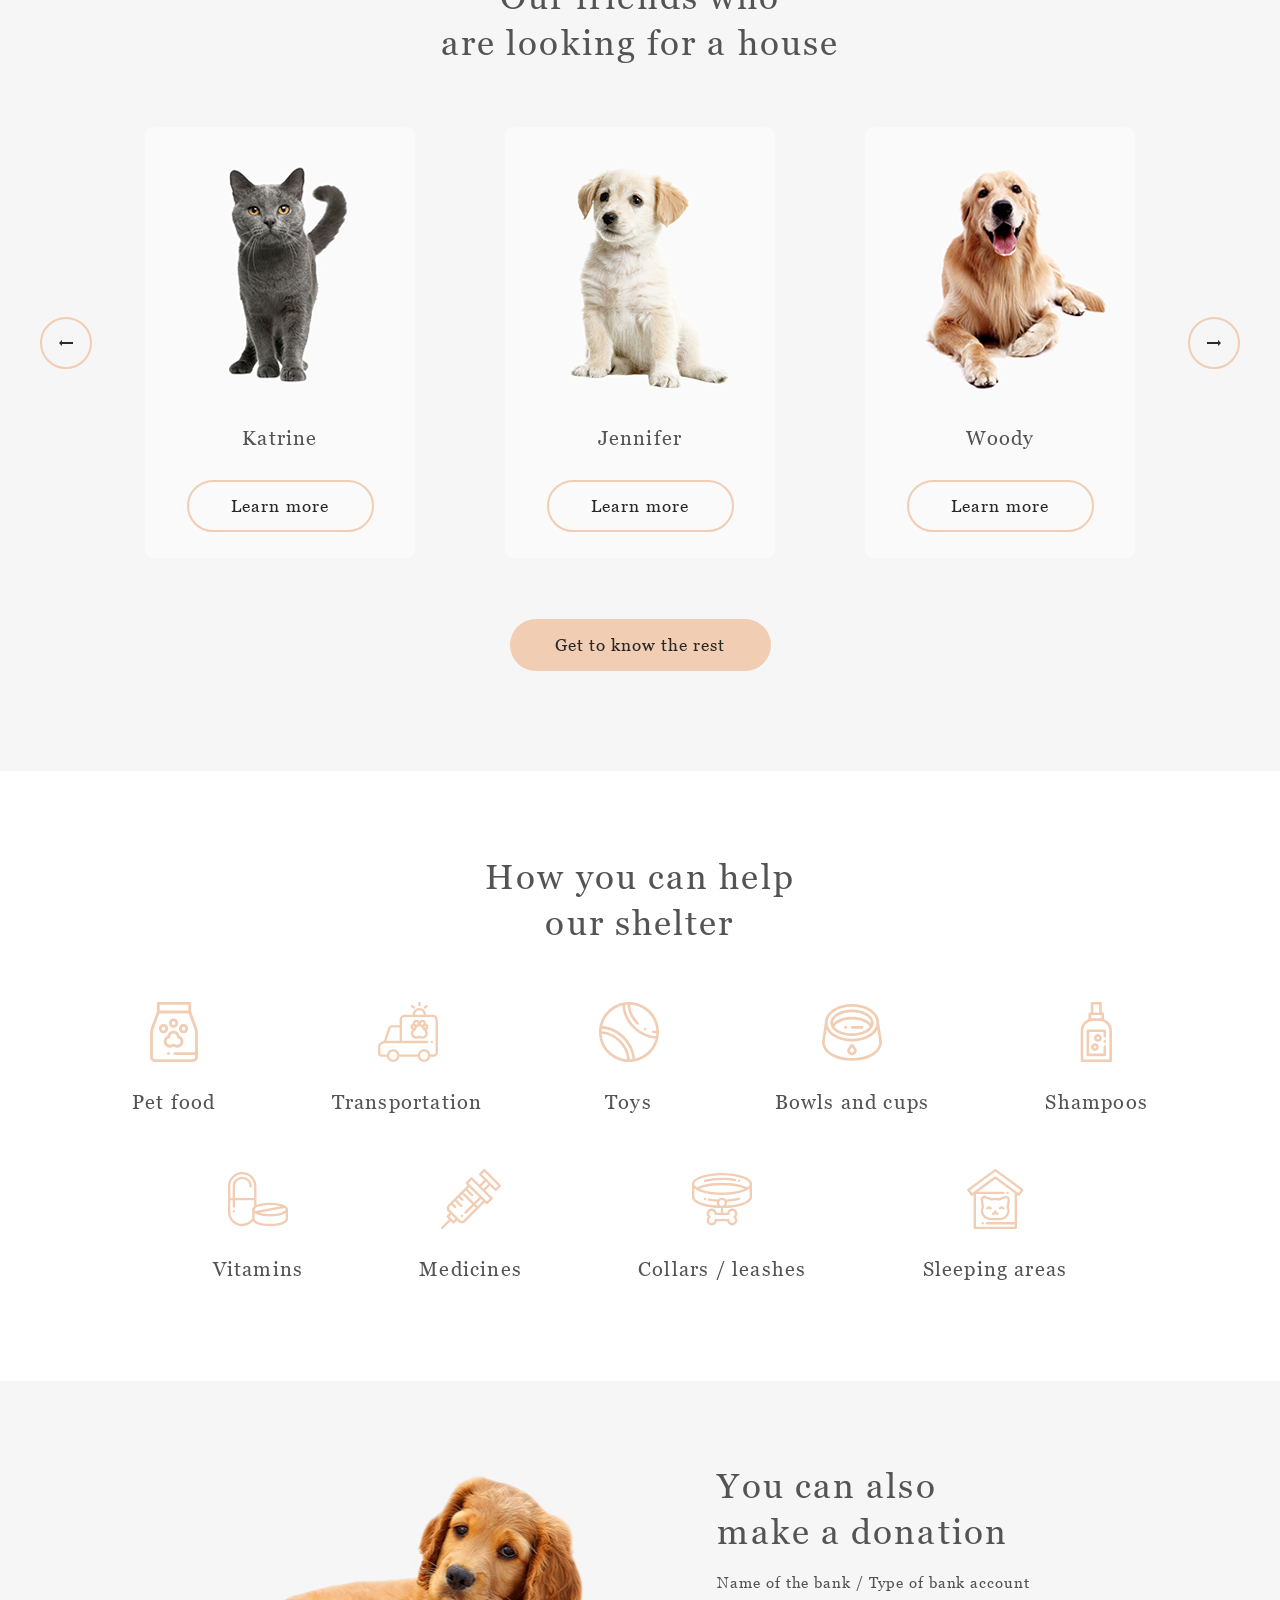
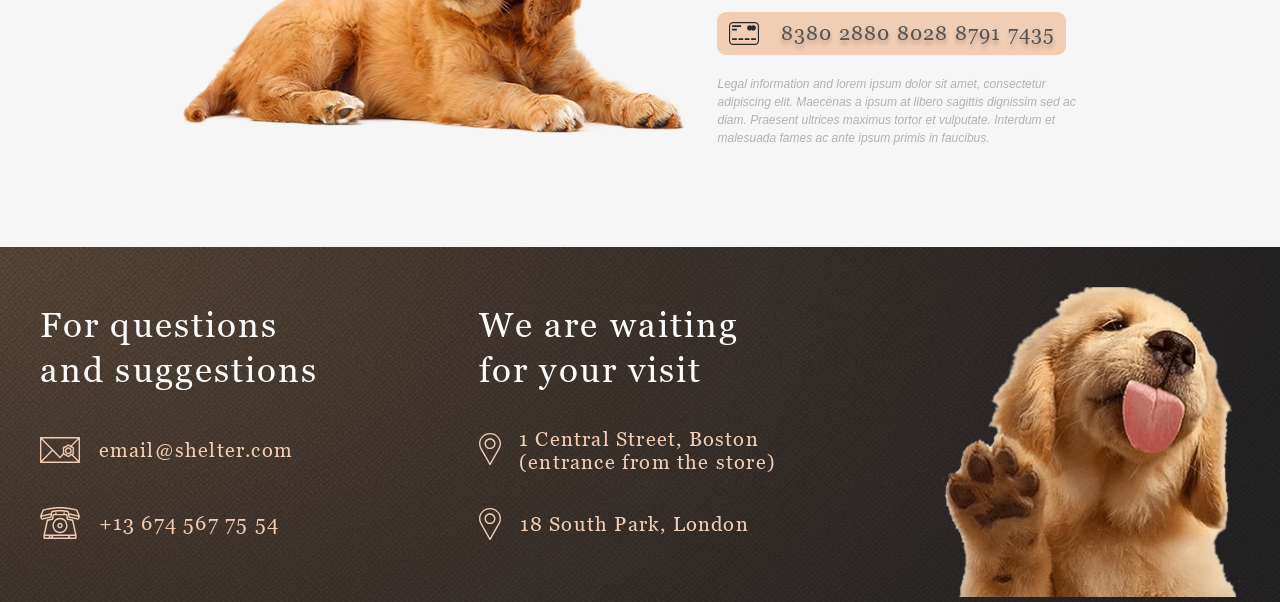
==== commit f4e0c28e: "Merge pull request #10 from olenaweb/shelter-part2 Shelter-> gh-pages" ====
--- a/shelter/pages/main/index.html
+++ b/shelter/pages/main/index.html
@@ -7,7 +7,6 @@
   <meta name="viewport" content="width=device-width, initial-scale=1.0">
   <link href="../../assets/icons/favicon.ico" rel="shortcut icon">
   <link rel="stylesheet" href="style.css">
-  <link rel="stylesheet" href="carousel.css">
   <link rel="stylesheet" href="fonts.css">
   <link rel="stylesheet" href="media.css">
   <link rel="stylesheet" href="menu-burger.css">
@@ -18,8 +17,7 @@
 
 <body>
   <div class="container">
-    <div class="modal animate"></div>
-    <div class="modal-bar animate"></div>
+    <div class="modal"></div>
     <div class="burger-menu inactive">
       <ul class="burger-list">
         <li class="burger-item"><a class="burger-link active-link" href="#">About the shelter</a></li>
@@ -30,34 +28,6 @@
             onclick="document.getElementById('modal').style.display='block'" href="#">Modal</a></li> -->
       </ul>
     </div>
-    <!-- popup -->
-    <div class="popup animate-popup">
-      <button class="button-close">
-        <img src="../../assets/icons/close.svg" alt="close">
-      </button>
-      <div class="popup-pet">
-        <div class="popup-img">
-        </div>
-        <div class="popup-txt">
-          <h3 class="popup-head">Jennifer</h3>
-          <div>
-            <h4>Dog - Labrador</h4>
-            <p>Jennifer is a sweet 2 months old Labrador that is patiently waiting to find a new forever home.
-              This
-              girl really enjoys being able to go outside to run and play, but won't hesitate to play up a storm
-              in
-              the house if she has all of her favorite toys.</p>
-            <ul class="popup-list">
-              <li><span><b>Age:</b> 2 months</span></li>
-              <li><span><b>Inoculations:</b> none</span></li>
-              <li><span><b>Diseases:</b> none</span></li>
-              <li><span><b>Parasites</b>: none</span></li>
-            </ul>
-          </div>
-        </div>
-      </div>
-    </div>
-    <!-- popup end -->
     <header>
       <div class="page">
         <div class="logo">
@@ -75,18 +45,11 @@
             <li class="menu-item"><a href="#contact" class="menu-link">Contacts</a></li>
           </ul>
         </nav>
-        <!-- <div class="header-bar" onclick="menuToggle()"> -->
-        <div class="header-bar">
-          <span class="bar"></span>
-          <span class="bar"></span>
-          <span class="bar"></span>
-        </div>
-
-        <!-- <div class="header-bar">
+        <div class="header-bar" onclick="menuToggle()">
           <div class="bar1"></div>
           <div class="bar2"></div>
           <div class="bar3"></div>
-        </div> -->
+        </div>
 
       </div>
     </header>
@@ -123,35 +86,36 @@
       </section>
       <section class="pets" id="pets">
         <div class="page">
-          <button class="button-left" id="btn-left">
-            <img src="../../assets/icons/Arrow-left.svg" alt="Arrow-left">
-          </button>
           <h3>Our friends who <br>are looking for a house</h3>
-          <div class="carousel" id="carousel">
-            <div class="item" id="item-left">
-              <div class="content">
+          <div class="carousel-wrapper" id="carousel-wrapper">
+            <div class="carousel" id="carousel">
+              <button class="button-left">
+                <img src="../../assets/icons/Arrow-left.svg" alt="Arrow-left">
+              </button>
+              <div class="item" id="item-active">
+                <div class="card">
+                  <img src="../../assets/images/katrine.png" alt="katrine">
+                  <p>Katrine</p>
+                  <button>Learn more</button>
+                </div>
+                <div class="card">
+                  <img src="../../assets/images/jennifer.png" alt="jennifer">
+                  <p>Jennifer</p>
+                  <button>Learn more</button>
+                </div>
+                <div class="card">
+                  <img src="../../assets/images/woody.png" alt="woody">
+                  <p>Woody</p>
+                  <button>Learn more</button>
+                </div>
               </div>
-            </div>
-            <div class="item" id="item-active">
-              <div class="content">
-                <template id="template">
-                  <div data-pet="pet" data-id=1 class="card">
-                    <img class="pet-img" alt="pet">
-                    <p><span class="pets-name"></span></p>
-                    <button>Learn more</button>
-                  </div>
-                </template>
-              </div>
-            </div>
-            <div class="item" id="item-right">
-              <div class="content">
-              </div>
-            </div>
-          </div>
-          <button class="button-right" id="btn-right">
-            <img src="../../assets/icons/Arrow-right.svg" alt="Arrow-left">
-          </button>
-          <button class="rest" onclick="window.location.href='../pets/pets.html';">Get to know the rest</button>
+              <button class="button-right">
+                <img src="../../assets/icons/Arrow-right.svg" alt="Arrow-left">
+              </button>
+            </div>
+          </div>
+          <!-- <button>Get to know the rest</button> -->
+          <button onclick="window.location.href='../pets/pets.html';">Get to know the rest</button>
         </div>
       </section>
 
@@ -262,9 +226,7 @@
       </div>
     </footer>
   </div>
-  <script type="module" src="pets.js"></script>
-  <script type="module" src="popup.js"></script>
-
+  <script src="index.js"></script>
 </body>
 
 </html>
--- a/shelter/pages/main/style.css
+++ b/shelter/pages/main/style.css
@@ -12,14 +12,15 @@
 }
 
 :root {
-  --fonts-family: "ArialMT", Arial, Helvetica, sans-serif;
-  --fonts-family-else: "Georgia", serif;
+  --fonts-family: 'ArialMT', Arial, Helvetica, sans-serif;
+  --fonts-family-else: 'Georgia', serif;
 }
 
 .logo-title a:hover,
 .logo-title a:active {
   /* color: #FDDCC4; */
   color: #f76d0a;
+
 }
 
 a:hover,
@@ -32,8 +33,7 @@
 a,
 button,
 .credit-card,
-.card,
-.item {
+.card {
   transition: all 500ms ease-in-out;
 }
 
@@ -45,106 +45,39 @@
   background: rgba(82, 66, 66, 0.221);
 } */
 
+
 body {
   margin: 0 auto;
-  font-family: "ArialMT", Arial, Helvetica, sans-serif;
+  font-family: 'ArialMT', Arial, Helvetica, sans-serif;
   font-size: calc(20rem / 16);
 }
 
-.modal.animate,
-.modal-bar.animate {
+.modal {
+  display: none;
+  position: absolute;
+  z-index: 1;
+  width: 100%;
+  height: 100vh;
+  background: transparent;
+
   display: none;
   position: fixed;
-  z-index: 2;
+  z-index: 1;
   left: 0;
   top: 0;
   width: 100%;
   height: 100%;
   overflow: hidden;
-  background: rgba(41, 41, 41, 0.6);
-}
-
-.modal.animate {
-  z-index: 7;
-}
-
-.animate {
-  -webkit-animation: animatezoom 1.5s;
-  animation: animatezoom 1.5s;
-}
-
-.animateslow {
-  -webkit-animation: animatezoom 2.5s;
-  animation: animatezoom 2.5s;
-}
-
-@-webkit-keyframes animatezoom {
-  from {
-    opacity: 0;
-  }
-
-  to {
-    opacity: 1;
-  }
-}
-
-@keyframes animatezoom {
-  from {
-    opacity: 0;
-  }
-
-  to {
-    opacity: 1;
-  }
-}
-
-.animate-popup {
-  -webkit-animation: animatescale 1s;
-  animation: animatescale 1s;
-  /* opacity: 0; */
-}
-
-@-webkit-keyframes animatescale {
-  from {
-    -webkit-transform: scale(0);
-  }
-
-  to {
-    -webkit-transform: scale(1);
-  }
-}
-
-@keyframes animatescale {
-  from {
-    transform: scale(0);
-  }
-
-  to {
-    transform: scale(1);
-  }
-}
-
-/* ----------------------- */
-/* .hide-popup {
-  animation: popupaway 200ms;
-  display: flex;
-}
-
-@keyframes popupaway {
-  from {
-    display: block;
-    transform: scale(1);
-  }
-
-  to {
-    transform: scale(0);
-  }
-} */
-
-/* ------------------------- */
+  background-color: rgba(0, 0, 0, 0.8);
+  /*Черный с непрозрачностью */
+}
+
 .container {
   display: flex;
   position: relative;
+  /* max-width: 1280px; */
+  /* box-sizing: content-box; */
+  /* padding: 0 3.125%; */
   max-width: 100%;
   margin: 0 auto;
   flex-direction: column;
@@ -153,7 +86,7 @@
 
 h2,
 h3 {
-  font-family: "Georgia";
+  font-family: 'Georgia';
   font-style: normal;
   font-weight: 400;
   font-size: 2.1875rem;
@@ -163,16 +96,6 @@
   color: #545454;
 }
 
-h4 {
-  font-family: "Georgia";
-  font-style: normal;
-  font-weight: 400;
-  font-size: 20px;
-  line-height: 115%;
-  letter-spacing: 0.06em;
-  color: #000000;
-}
-
 .page {
   display: flex;
   max-width: 1200px;
@@ -181,87 +104,6 @@
   /* width: calc(1200 / 1280 * 100%); */
 }
 
-/* ----------popup----------- */
-.popup.animate-popup {
-  /* display: flex; */
-  display: none;
-  position: fixed;
-  /* margin: -38px -52px 0 0; */
-  z-index: 10;
-  max-width: 952px;
-  width: 100%;
-  max-height: 552px;
-  height: 552px;
-  justify-content: left;
-  align-items: flex-end;
-  /* opacity: 1; */
-  transition: all 1s;
-  /* top: 50%; */
-  /* transform: translate(-50% -50%); */
-}
-
-.popup-pet {
-  /* border: 1px solid black; */
-  display: grid;
-  grid-template-columns: 55% 39.5%;
-  column-gap: 34px;
-  max-width: 900px;
-  width: 100%;
-
-  height: 500px;
-  /* height: 26.3vw; */
-  box-shadow: 0px 2px 35px 14px rgba(13, 13, 13, 0.04);
-  background: #fafafa;
-  border-radius: 9px;
-}
-
-.popup-img {
-  padding: 0 50px 0 0;
-  height: auto;
-  background: url("../../assets/images/jennifer.png") center/cover no-repeat;
-  border-radius: 9px 0px 0px 9px;
-}
-
-.popup-txt .popup-head {
-  text-align: left;
-  padding: 53px 0 10px 0;
-  /* padding: 53px 50px 10px 0; */
-}
-
-.popup-txt div {
-  display: grid;
-  row-gap: 40px;
-}
-
-.popup-txt div p {
-  font-family: "Georgia";
-  font-style: normal;
-  font-weight: 400;
-  font-size: 15px;
-  line-height: 110%;
-  letter-spacing: 0.06em;
-  color: #000000;
-}
-
-.popup-list {
-  display: grid;
-  row-gap: 11px;
-  padding: 0 0 0 15px;
-  font-family: "Georgia";
-  font-style: normal;
-  font-weight: 400;
-  font-size: 15px;
-  line-height: 110%;
-  letter-spacing: 0.06em;
-  letter-spacing: 1.3px;
-  color: #f1cdb3;
-}
-
-.popup-list span {
-  color: #000000;
-}
-
-/* ---------popup-end------- */
 header {
   display: flex;
   max-width: 100%;
@@ -284,31 +126,31 @@
 .logo-title {
   display: flex;
   align-items: center;
-  font-family: "Georgia";
+  font-family: 'Georgia';
   font-style: normal;
   font-weight: 400;
   /* font-size: 32px; */
   font-size: 32px;
   line-height: 110%;
   letter-spacing: 0.06em;
-  color: #f1cdb3;
+  color: #F1CDB3;
 }
 
 .logo-title a {
   text-decoration: none;
-  color: #f1cdb3;
+  color: #F1CDB3;
   /* -webkit-text-stroke: 0.5px #000000; */
   /* text-shadow: 0px 4px 4px rgba(0, 0, 0, 0.25); */
 }
 
 .logo-subtitle {
-  font-family: "Arial";
+  font-family: 'Arial';
   font-style: normal;
   font-weight: 400;
   font-size: 13px;
   line-height: 34px;
   letter-spacing: 0.1em;
-  color: #ffffff;
+  color: #FFFFFF;
 }
 
 /* h1 span {
@@ -328,12 +170,14 @@
 .nav {
   width: 36.9%;
   width: calc(443 / 1200 * 100%);
+
 }
 
 .menu-list {
   display: flex;
   justify-content: space-between;
 }
+
 
 .nav li {
   /* по горизонтали */
@@ -342,15 +186,15 @@
 
 .nav li a:hover {
   cursor: pointer;
-  color: #fafafa;
+  color: #FAFAFA;
 }
 
 .menu-link {
   text-decoration: none;
   padding: 0 0 3px;
-  color: #cdcdcd;
+  color: #CDCDCD;
   border: none;
-  font-family: "Arial";
+  font-family: 'Arial';
   font-style: normal;
   font-weight: 400;
   font-size: 15px;
@@ -358,13 +202,14 @@
 }
 
 .menu-link.active {
-  color: #fafafa;
+  color: #FAFAFA;
   pointer-events: none;
 
   border: 3px solid;
   border-width: 0px 0px 3px;
-  border-color: transparent transparent #f1cdb3 transparent;
-}
+  border-color: transparent transparent #F1CDB3 transparent;
+}
+
 
 /* ------------main--------------- */
 main {
@@ -380,9 +225,7 @@
   width: 100%;
   margin: -90px auto 0;
   padding: 90px 0 0 0;
-  background:
-    url("../../assets/images/noise_transparent@2x.png"),
-    radial-gradient(100% 215.42% at 0% 0%, #5b483a 0%, #262425 100%), #211f20;
+  background: url('../../assets/images/noise_transparent@2x.png'), radial-gradient(100% 215.42% at 0% 0%, #5B483A 0%, #262425 100%), #211F20;
 }
 
 .bigl .page {
@@ -401,33 +244,34 @@
 .bigl-text h1:first-child {
   /* padding: 0 150px 0 0; */
   padding: 0;
-  font-family: "Georgia";
+  font-family: 'Georgia';
   font-style: normal;
   font-weight: 400;
   /* font-size: 44px; */
   font-size: 2.75rem;
   line-height: 130%;
-  color: #ffffff;
-}
+  color: #FFFFFF;
+}
+
 
 .bigl-text p:nth-child(2) {
-  font-family: "Arial";
+  font-family: 'Arial';
   font-style: normal;
   font-weight: 400;
   /* font-size: 15px; */
   font-size: 0.9375rem;
   line-height: 160%;
-  color: #cdcdcd;
+  color: #CDCDCD;
 }
 
 .bigl-btn {
   width: 207px;
   height: 52px;
-  background: #f1cdb3;
+  background: #F1CDB3;
   border-radius: 100px;
   border: none;
 
-  font-family: "Georgia";
+  font-family: 'Georgia';
   font-style: normal;
   font-weight: 400;
   /* font-size: 17px; */
@@ -439,7 +283,7 @@
 
 /* .bigl-btn:hover { */
 button:hover {
-  background: #fddcc4;
+  background: #FDDCC4;
   cursor: pointer;
 }
 
@@ -460,6 +304,7 @@
   justify-content: flex-start;
 }
 
+
 .about-picture img {
   max-width: 300px;
   max-height: 408px;
@@ -479,130 +324,96 @@
 
 .about-text p:nth-child(2),
 .about-text p:nth-child(3) {
-  font-family: "Arial";
+  font-family: 'Arial';
   font-style: normal;
   font-weight: 400;
   /* font-size: 15px; */
   font-size: 0.9375rem;
   line-height: 160%;
-  color: #4c4c4c;
+  color: #4C4C4C;
 }
 
 /* ----------pets----------- */
 section.pets {
   /* height: 877px; */
-  background: #f6f6f6;
+  background: #F6F6F6;
 }
 
 section.pets .page {
-  /* padding: 77px 0 38px; */
   padding: 77px 0 100px;
   align-items: center;
   flex-direction: column;
-  justify-content: center;
   height: 100%;
   gap: 61px;
+}
+
+section.pets .page h3 {
+  text-align: center;
+}
+
+.carousel-wrapper {
+  width: 3600px;
+}
+
+.carousel {
+  display: flex;
+  align-items: center;
+  justify-content: space-between;
+  margin: 0 auto;
   position: relative;
-  overflow: hidden;
-}
-
-section.pets > .page > h3 {
-  text-align: center;
-}
-
-.carousel {
-  display: flex;
+  width: 100%;
   max-width: 1200px;
-  width: 100%;
-  /* flex-wrap: nowrap; */
-  position: relative;
-  left: -1200px;
 }
 
 .button-left,
-.button-right,
-.button-close {
+.button-right {
   display: flex;
   justify-content: center;
   align-items: center;
   position: absolute;
-  z-index: 1;
   width: 52px;
   height: 52px;
-  top: 51%;
+  top: 50%;
   transform: translateY(-50%);
-  border: 2px solid #f1cdb3;
+  border: 2px solid #F1CDB3;
   border-radius: 100px;
-  background: #f6f6f6;
-}
-
-.button-left {
-  left: 25.2%;
-  left: 0;
+  background: #F6F6F6;
 }
 
 .button-right {
-  right: 25.2%;
   right: 0;
 }
 
-.button-close {
-  top: 5%;
-  right: 1%;
-}
-
 .button-left:hover,
-.button-right:hover,
-.button-close:hover {
-  background: #fddcc4;
-  border: 2px solid #fddcc4;
+.button-right:hover {
+  background: #FDDCC4;
+  border: 2px solid #FDDCC4;
   cursor: pointer;
 }
 
 .item {
-  position: relative;
-  display: flex;
-  min-width: 100%;
-  justify-content: center;
-}
-
-.content {
+  margin: 0 auto;
   display: flex;
   width: 82.5%;
   justify-content: space-between;
 }
 
-/* *** */
-/* .item .content .card:nth-child(2),
-.item .content .card:nth-child(3) {
-  display: none;
-} */
-
-/* .card.animate {
+.card {
   display: grid;
   gap: 30px;
   border-radius: 9px;
   background: #FAFAFA;
   cursor: pointer;
   justify-content: center;
-} */
-
-.card {
-  display: grid;
-  gap: 30px;
-  border-radius: 9px;
-  background: #fafafa;
-  cursor: pointer;
-  justify-content: center;
 }
 
 .card:hover {
   box-shadow: 0px 4px 4px rgba(0, 0, 0, 0.25);
-  background: #ffffff;
+  background: #FFFFFF;
 }
 
 .card:hover button {
-  background: #fddcc4;
+  background: #FDDCC4;
   border: none;
   transition: all 500ms ease-in-out;
 }
@@ -613,13 +424,11 @@
   width: 100%;
   height: auto;
   border-radius: 9px 9px 0px 0px;
-  opacity: 1;
-  /* transition: all 500ms ease-in-out; */
 }
 
 .card p {
   text-align: center;
-  font-family: "Georgia";
+  font-family: 'Georgia';
   font-style: normal;
   font-weight: 400;
   /* font-size: 20px; */
@@ -634,9 +443,9 @@
   margin: 0 auto 26px;
   width: 187px;
   height: 52px;
-  border: 2px solid #f1cdb3;
+  border: 2px solid #F1CDB3;
   border-radius: 100px;
-  font-family: "Georgia";
+  font-family: 'Georgia';
   font-style: normal;
   font-weight: 400;
   font-size: 17px;
@@ -644,20 +453,20 @@
   line-height: 130%;
   letter-spacing: 0.06em;
   color: #292929;
-  background: #fafafa;
+  background: #FAFAFA;
 }
 
 .card button:hover {
   border: none;
 }
 
-.pets .page > button.rest {
+.pets .page>button {
   width: 261px;
   height: 52px;
-  background: #f1cdb3;
+  background: #F1CDB3;
   border-radius: 100px;
   border: none;
-  font-family: "Georgia";
+  font-family: 'Georgia';
   font-style: normal;
   font-weight: 400;
   /* font-size: 17px; */
@@ -667,11 +476,8 @@
   color: #292929;
 }
 
-/* #pets > div > button.button-right */
-/* #pets > div > button.button-left */
-
-.pets .page > button.rest:hover {
-  background: #fddcc4;
+.pets .page>button:hover {
+  background: #FDDCC4;
   cursor: pointer;
   border: none;
 }
@@ -679,7 +485,7 @@
 /* ------help---------- */
 section.help {
   /* height: 611px; */
-  background: #ffffff;
+  background: #FFFFFF;
 }
 
 section.help .page {
@@ -721,7 +527,7 @@
 .some h4 {
   padding: 24px 0 0 0;
   text-align: center;
-  font-family: "Georgia";
+  font-family: 'Georgia';
   font-style: normal;
   font-weight: 400;
   /* font-size: 20px; */
@@ -733,7 +539,7 @@
 
 /* ---------donation----------- */
 section.donation {
-  background: #f6f6f6;
+  background: #F6F6F6;
 }
 
 section.donation .page {
@@ -763,7 +569,7 @@
 
 .donation-text h3:first-child {
   text-align: left;
-  font-family: "Georgia";
+  font-family: 'Georgia';
   font-style: normal;
   font-weight: 400;
   /* font-size: 35px; */
@@ -778,15 +584,16 @@
   justify-content: space-around;
   width: 349px;
   height: 43px;
-  background: #f1cdb3;
+  background: #F1CDB3;
   border-radius: 9px;
   border: none;
 }
 
 .credit-card:hover {
-  background: #fddcc4;
+  background: #FDDCC4;
   cursor: pointer;
 }
+
 
 /* .credit-card img:first-child+img {
   padding-top: 8px;
@@ -799,7 +606,7 @@
 .credit-card span {
   color: #545454;
 
-  font-family: "Georgia";
+  font-family: 'Georgia';
   font-style: normal;
   font-weight: 400;
   /* font-size: 20px; */
@@ -811,7 +618,7 @@
 
 .donation-text p:nth-child(2) {
   text-align: left;
-  font-family: "Georgia";
+  font-family: 'Georgia';
   font-style: normal;
   font-weight: 400;
   /* font-size: 15px; */
@@ -822,12 +629,12 @@
 }
 
 .donation-text p:nth-child(4) {
-  font-family: "Arial";
+  font-family: 'Arial';
   font-style: italic;
   font-weight: 400;
   font-size: 12px;
   line-height: 18px;
-  color: #b2b2b2;
+  color: #B2B2B2;
 }
 
 /* ---------footer-------- */
@@ -840,18 +647,16 @@
   /* width: 100%; */
   /* ------row------ */
   justify-content: center;
-  background:
-    url("../../assets/images/noise_transparent@2x.png"),
-    radial-gradient(100% 215.42% at 0% 0%, #5b483a 0%, #262425 100%), #211f20;
-
-  font-family: "Georgia";
+  background: url('../../assets/images/noise_transparent@2x.png'), radial-gradient(100% 215.42% at 0% 0%, #5B483A 0%, #262425 100%), #211F20;
+
+  font-family: 'Georgia';
   font-style: normal;
   font-weight: 400;
   font-size: 20px;
   font-size: 1.25rem;
   line-height: 115%;
   letter-spacing: 0.06em;
-  color: #f1cdb3;
+  color: #F1CDB3;
 }
 
 footer .page {
@@ -876,9 +681,8 @@
 
 .question h2,
 .question h3,
-.waiting h2,
 .waiting h3 {
-  color: #ffffff;
+  color: #FFFFFF;
 }
 
 .mail img,
@@ -896,7 +700,7 @@
 .address1,
 .address2 {
   text-decoration: none;
-  color: #f1cdb3;
+  color: #F1CDB3;
 }
 
 /* ---------second column------ */
@@ -920,11 +724,11 @@
 
 .address1,
 .address2 {
-  font-family: "Georgia";
+  font-family: 'Georgia';
   font-style: normal;
   font-weight: 400;
   /* font-size: 20px; */
   font-size: 1.25rem;
   line-height: 115%;
   letter-spacing: 0.06em;
-}
+}
--- a/shelter/pages/main/media.css
+++ b/shelter/pages/main/media.css
@@ -192,266 +192,107 @@
 
    .item .card:nth-child(3) {
      display: none;
-   } */
-  .item .content .card:nth-child(3) {
-    display: none;
-  }
-
-  /* -------------------------- */
-  .item {
-    margin: 0 auto;
-    display: flex;
-    justify-content: center;
-  }
-
-  .content {
-    justify-content: center;
-    column-gap: 26px;
-  }
-
-  /* ----------------------------- */
-
-  /* ---было изменено для --max-width: 1210px --- */
-  /* .item {
+   }
+
+   /* ---было изменено для --max-width: 1210px --- */
+   .item {
      margin: 0 auto;
      display: flex;
-     justify-content: center;
-     gap: 40px;
-    } */
-  /* justify-content: space-between; */
-  /* gap: 0; */
-
-  /* ----popup----- */
-  .popup.animate-popup {
-    max-width: 682px;
-    width: 100%;
-    max-height: 402px;
-    min-height: 402px;
-  }
-
-  .popup-pet {
-    grid-template-columns: 55% 41.5%;
-    column-gap: 15px;
-    max-width: 628px;
-    width: 100%;
-    height: 351px;
-  }
-
-  .popup-img {
-    padding: 0 0 0 0;
-    height: 350px;
-    width: 350px;
-  }
-
-  .popup-txt .popup-head {
-    text-align: left;
-    padding: 10px 0 10px 0;
-  }
-
-  .popup-txt div {
-    display: grid;
-    row-gap: 20px;
-    font-size: 20px;
-  }
-
-  .popup-txt div p {
-    font-size: 13px;
-    line-height: 110%;
-    letter-spacing: 0.06em;
-  }
-
-  .popup-list {
-    row-gap: 5px;
-    padding: 0 0 0 15px;
-    font-size: 15px;
-    line-height: 110%;
-    letter-spacing: 1.8px;
-  }
-
-  .button-close {
-    top: 6%;
-    right: 1.5%;
-  }
-
-  /* ------popup------ */
-  header {
-    padding: 28px 0 0;
-  }
-
-  .logo-title {
-    /* font-size: 32px; */
-    line-height: 124%;
-  }
-
-  .logo-subtitle {
-    /* font-size: 13px; */
-    line-height: 30px;
-  }
-
-  .nav {
-    width: calc(443 / 708 * 100%);
-  }
-
-  /* ---------bigl----------- */
-  .bigl {
-    max-height: 1165px;
-    /* height: 908px; */
-    width: 100%;
-    margin: -90px auto 0;
-    padding: 90px 0 0 0;
-  }
-
-  .bigl .page {
-    grid-template-columns: 100%;
-    grid-template-rows: 27.9% 48.68%;
-    gap: 100px;
-    justify-items: right;
-  }
-
-  .bigl-text {
-    padding: 106px 0 0 0;
-    justify-items: center;
-  }
-
-  .bigl-text h1:first-child {
-    padding: 0 150px 0 0;
-  }
-
-  .bigl-text p:nth-child(2) {
-    width: 65%;
-  }
-
-  .bigl-picture img {
-    max-width: 569px;
-    max-height: 593px;
-
-    width: 100%;
-    height: auto;
-  }
-
-  /* ---------about---------- */
-  section.about.page {
-    padding: 67px 0 138px;
-    width: 56%;
-    max-height: 1048px;
-    display: grid;
-    row-gap: 4.3rem;
-    grid-template-columns: 100%;
-    grid-template-rows: 48.22% 51.77%;
-    justify-items: center;
-  }
-
-  .about-picture {
-    order: 2;
-  }
-
-  .about-picture img {
-    max-width: 300px;
-    max-height: 408px;
-    width: 100%;
-    height: auto;
-  }
-
-  .about-text {
-    /* display: grid; */
-    gap: 10px;
-    order: 1;
-  }
-
-  .about-text h2,
-  .about-text h3 {
-    padding: 14px 60px 0 0;
-  }
-
-  /* ------help---------- */
-  section.help .page {
-    padding: 84px 0 100px;
-    align-items: center;
-    flex-direction: column;
-    height: 100%;
-    gap: 59px;
-  }
-
-  .gifts {
-    display: flex;
-    flex: 1 1 100%;
-    justify-content: center;
-    width: 100%;
-    flex-wrap: wrap;
-
-    max-width: 708px;
-    column-gap: 3.75rem;
-    /* 60px; */
-    row-gap: 3.5rem;
-    /* 56px; */
-  }
-
-  .some {
-    text-align: center;
-    width: 24%;
-    /* width: calc(170 / 708 * 100%); */
-  }
-
-  /* ---------donation----------- */
-  section.donation .page {
-    padding: 83px 0 100px;
-    /* display: grid; */
-    grid-template-columns: 100%;
-    grid-template-rows: 36.01% 33.33%;
-    justify-items: center;
-    row-gap: 7.75rem;
-    /* 124px; */
-    max-width: 708px;
-    max-height: 783px;
-  }
-
-  .donation-picture {
-    padding: 0;
-    order: 2;
-  }
-
-  .donation-text {
-    /* display: grid; */
-    order: 1;
-    row-gap: 19px;
-    justify-items: left;
-    width: 54%;
-  }
-
-  .credit-card {
-    /* display: flex; */
-    /* align-items: center; */
-    justify-content: space-between;
-    /* width: 350px; */
-    /* height: 43px; */
-    padding: 0 17px 0 5px;
-  }
-
-  /* ---------footer-------- */
-  footer {
-    max-height: 639px;
-  }
-
-  footer .page {
-    display: grid;
-    column-gap: 3.5rem;
-    /* 56px; */
-    row-gap: 4.5rem;
-    /* 72px; */
-    grid-template-columns: 40% 43%;
-    grid-template-rows: 40% 51%;
-    justify-content: center;
-  }
-
-  .dog-picture {
-    padding: 0;
-    grid-column: 1 / span 2;
-    display: flex;
-    justify-content: center;
-  }
-
-  .question,
-  .waiting {
-    padding: 32px 0 0;
-  }
-}
+     justify-content: space-between;
+     /* justify-content: center; */
+     /* gap: 10px; */
+     gap: 0;
+   }
+
+   /* ------help---------- */
+   section.help .page {
+     padding: 84px 0 100px;
+     align-items: center;
+     flex-direction: column;
+     height: 100%;
+     gap: 59px;
+   }
+
+   .gifts {
+     display: flex;
+     flex: 1 1 100%;
+     justify-content: center;
+     width: 100%;
+     flex-wrap: wrap;
+
+     max-width: 708px;
+     column-gap: 3.75rem;
+     /* 60px; */
+     row-gap: 3.5rem;
+     /* 56px; */
+   }
+
+   .some {
+     text-align: center;
+     width: 24%;
+     /* width: calc(170 / 708 * 100%); */
+   }
+
+   /* ---------donation----------- */
+   section.donation .page {
+     padding: 83px 0 100px;
+     /* display: grid; */
+     grid-template-columns: 100%;
+     grid-template-rows: 36.01% 33.33%;
+     justify-items: center;
+     row-gap: 7.75rem;
+     /* 124px; */
+     max-width: 708px;
+     max-height: 783px;
+   }
+
+   .donation-picture {
+     padding: 0;
+     order: 2;
+   }
+
+   .donation-text {
+     /* display: grid; */
+     order: 1;
+     row-gap: 19px;
+     justify-items: left;
+     width: 54%;
+   }
+
+   .credit-card {
+     /* display: flex; */
+     /* align-items: center; */
+     justify-content: space-between;
+     /* width: 350px; */
+     /* height: 43px; */
+     padding: 0 17px 0 5px;
+   }
+
+   /* ---------footer-------- */
+   footer {
+     max-height: 639px;
+   }
+
+   footer .page {
+     display: grid;
+     column-gap: 3.5rem;
+     /* 56px; */
+     row-gap: 4.5rem;
+     /* 72px; */
+     grid-template-columns: 40% 43%;
+     grid-template-rows: 40% 51%;
+     justify-content: center;
+   }
+
+   .dog-picture {
+     padding: 0;
+     grid-column: 1 / span 2;
+     display: flex;
+     justify-content: center;
+   }
+
+   .question,
+   .waiting {
+     padding: 32px 0 0;
+   }
+ }
--- a/shelter/pages/main/menu-burger.css
+++ b/shelter/pages/main/menu-burger.css
@@ -7,14 +7,15 @@
     padding: 248px 0 0 0;
 
     position: absolute;
-    z-index: 5;
+    z-index: 2;
     width: 320px;
+    /* height: 823px; */
     height: 100vh;
     background: #292929;
     cursor: pointer;
   }
 
-  .active-bar {
+  .active {
     right: 0;
     transition: all 0.5s ease-out;
   }
@@ -63,9 +64,9 @@
 
   /* -------bar------- */
   .header-bar {
-    display: grid;
+    display: inline-block;
     position: relative;
-    z-index: 6;
+    z-index: 3;
     cursor: pointer;
   }
 
@@ -81,8 +82,7 @@
   }
 
   .header-bar.change {
-    display: grid;
-    transform: translateX(-3px) rotate(90deg);
+    display: flex;
   }
 
   .header-bar.change .bar1,
--- a/shelter/pages/main/media320.css
+++ b/shelter/pages/main/media320.css
@@ -11,15 +11,19 @@
     width: calc(600 / 719 * 100%);
   }
 
+  .nav {
+    display: none;
+  }
+
+  .bigl-text h1:first-child {
+    padding: 0;
+  }
+
   .carousel {
-    max-width: 600px;
-    width: 100%;
-    left: -600px;
-  }
-
-  .content {
-    justify-content: center;
-    column-gap: 40px;
+    margin: 0 auto;
+    position: relative;
+    width: 100%;
+    max-width: 612px;
   }
 
   .item {
@@ -28,90 +32,22 @@
     justify-content: center;
   }
 
-  .item .content .card:nth-child(2),
-  .item .content .card:nth-child(3) {
+  .item .card:nth-child(2),
+  .item .card:nth-child(3) {
     display: none;
   }
 
-  /* .button-left,
+  .button-left,
   .button-right {
     position: absolute;
-  } */
+  }
 
   .button-left {
-    left: 0;
+    left: 19%;
   }
 
   .button-right {
-    right: 0;
-  }
-
-  /* ----popup----- */
-  .popup.animate-popup {
-    max-width: 270px;
-    width: 100%;
-    max-height: 393px;
-    min-height: 393px;
-  }
-
-  .popup-pet {
-    padding: 10px;
-    grid-template-columns: 100%;
-    max-width: 240px;
-    width: 100%;
-    /* height: 341px; */
-    height: 359px;
-    height: 370px;
-  }
-
-  .popup-img {
-    display: none;
-  }
-
-  .popup-txt .popup-head {
-    text-align: center;
-    padding: 10px 0 10px 0;
-  }
-
-  .popup-txt div {
-    display: grid;
-    justify-content: center;
-    justify-items: center;
-    row-gap: 20px;
-    font-size: 20px;
-  }
-
-  .popup-txt div h4 {
-    text-align: center;
-    font-size: 15px;
-  }
-
-  .popup-txt div p {
-    font-size: 13px;
-    line-height: 110%;
-    letter-spacing: 0.06em;
-  }
-
-  .popup-list {
-    row-gap: 5px;
-    padding: 0 0 0 15px;
-    font-size: 15px;
-    line-height: 110%;
-    letter-spacing: 1.8px;
-  }
-
-  .button-close {
-    top: 0;
-    right: 1.5%;
-  }
-
-  /* ------popup------ */
-  .nav {
-    display: none;
-  }
-
-  .bigl-text h1:first-child {
-    padding: 0;
+    right: 19%;
   }
 }
 
@@ -119,47 +55,6 @@
 @media screen and (max-width: 640px) {
   html {
     font-size: 14px;
-  }
-
-  .page {
-    width: calc(600 / 640 * 100%);
-  }
-
-  .carousel {
-    max-width: 600px;
-    width: 100%;
-    /* width: 600px; */
-    left: -600px;
-  }
-
-  .content {
-    /* justify-content: center; */
-    column-gap: 40px;
-  }
-
-  .item {
-    margin: 0 auto;
-    display: flex;
-    justify-content: center;
-  }
-
-  .item .content .card:nth-child(2),
-  .item .content .card:nth-child(3) {
-    display: none;
-  }
-
-  .button-left,
-  .button-right {
-    position: absolute;
-    top: 72%;
-  }
-
-  .button-left {
-    left: 18%;
-  }
-
-  .button-right {
-    right: 18%;
   }
 
   /* ---------about---------- */
@@ -189,6 +84,7 @@
     text-align: center;
   }
 
+
   .about-text p:nth-child(2),
   .about-text p:nth-child(3) {
     font-size: 15px;
@@ -202,6 +98,25 @@
     gap: 47px;
   }
 
+  .carousel {
+    margin: 0 auto;
+    position: relative;
+    width: 100%;
+    max-width: 320px;
+  }
+
+  .item .card:nth-child(2),
+  .item .card:nth-child(3) {
+    display: none;
+  }
+
+  .item {
+    margin: 0 auto;
+    display: flex;
+    /* width: 82.5%; */
+    justify-content: center;
+  }
+
   .card p {
     font-size: 20px;
     line-height: 23px;
@@ -212,11 +127,25 @@
     line-height: 130%;
   }
 
-  .pets .page > button {
+  .pets .page>button {
     margin: 72px 0 0 0;
     font-size: 17px;
     line-height: 130%;
     letter-spacing: 0.06em;
+  }
+
+  .button-left,
+  .button-right {
+    position: absolute;
+    top: 112%;
+  }
+
+  .button-left {
+    left: 21%;
+  }
+
+  .button-right {
+    right: 21%;
   }
 
   /* ---------donation----------- */
@@ -336,7 +265,7 @@
     column-gap: 19px;
   }
 
-  div.pin1 > div > img {
+  div.pin1>div>img {
     padding: 5px 0 0;
   }
 
@@ -349,7 +278,6 @@
 
   .question h2,
   .question h3,
-  .waiting h2,
   .waiting h3 {
     text-align: center;
     font-size: 25px;
@@ -369,6 +297,7 @@
     width: 100%;
     height: auto;
   }
+
 }
 
 /*   ---320----   */
@@ -377,10 +306,6 @@
     font-size: 14px;
   }
 
-  .page {
-    width: calc(300 / 320 * 100%);
-  }
-
   .container {
     /* max-width: 320px; */
     max-width: 100%;
@@ -401,6 +326,10 @@
     /* font-size: 13px; */
     line-height: 30px;
     padding: 0 0 0 4px;
+  }
+
+  .page {
+    width: calc(300 / 320 * 100%);
   }
 
   /* ---------------------------------------------- */
@@ -456,6 +385,8 @@
     line-height: 130%;
     letter-spacing: 0.06em;
   }
+
+
 
   /* ---------about---------- */
   section.about.page {
@@ -492,6 +423,7 @@
     text-align: center;
   }
 
+
   .about-text p:nth-child(2),
   .about-text p:nth-child(3) {
     font-size: 15px;
@@ -505,6 +437,25 @@
     gap: 47px;
   }
 
+  .carousel {
+    margin: 0 auto;
+    position: relative;
+    width: 100%;
+    max-width: 320px;
+  }
+
+  .item .card:nth-child(2),
+  .item .card:nth-child(3) {
+    display: none;
+  }
+
+  .item {
+    margin: 0 auto;
+    display: flex;
+    /* width: 82.5%; */
+    justify-content: center;
+  }
+
   .card p {
     font-size: 20px;
     line-height: 23px;
@@ -515,11 +466,25 @@
     line-height: 130%;
   }
 
-  .pets .page > button {
+  .pets .page>button {
     margin: 72px 0 0 0;
     font-size: 17px;
     line-height: 130%;
     letter-spacing: 0.06em;
+  }
+
+  .button-left,
+  .button-right {
+    position: absolute;
+    top: 112%;
+  }
+
+  .button-left {
+    left: 21%;
+  }
+
+  .button-right {
+    right: 21%;
   }
 
   /* ------help---------- */
@@ -528,7 +493,7 @@
     /* align-items: center; */
     /* flex-direction: column; */
     /* height: 100%; */
-    gap: 36px;
+    gap: 36px
   }
 
   .gifts {
@@ -559,6 +524,7 @@
   .some img {
     scale: 0.83;
   }
+
 
   /* ---------donation----------- */
   section.donation .page {
@@ -681,7 +647,7 @@
     column-gap: 19px;
   }
 
-  div.pin1 > div > img {
+  div.pin1>div>img {
     padding: 5px 0 0;
   }
 
@@ -694,7 +660,6 @@
 
   .question h2,
   .question h3,
-  .waiting h2,
   .waiting h3 {
     text-align: center;
     font-size: 25px;
@@ -714,4 +679,5 @@
     width: 100%;
     height: auto;
   }
-}
+
+}
